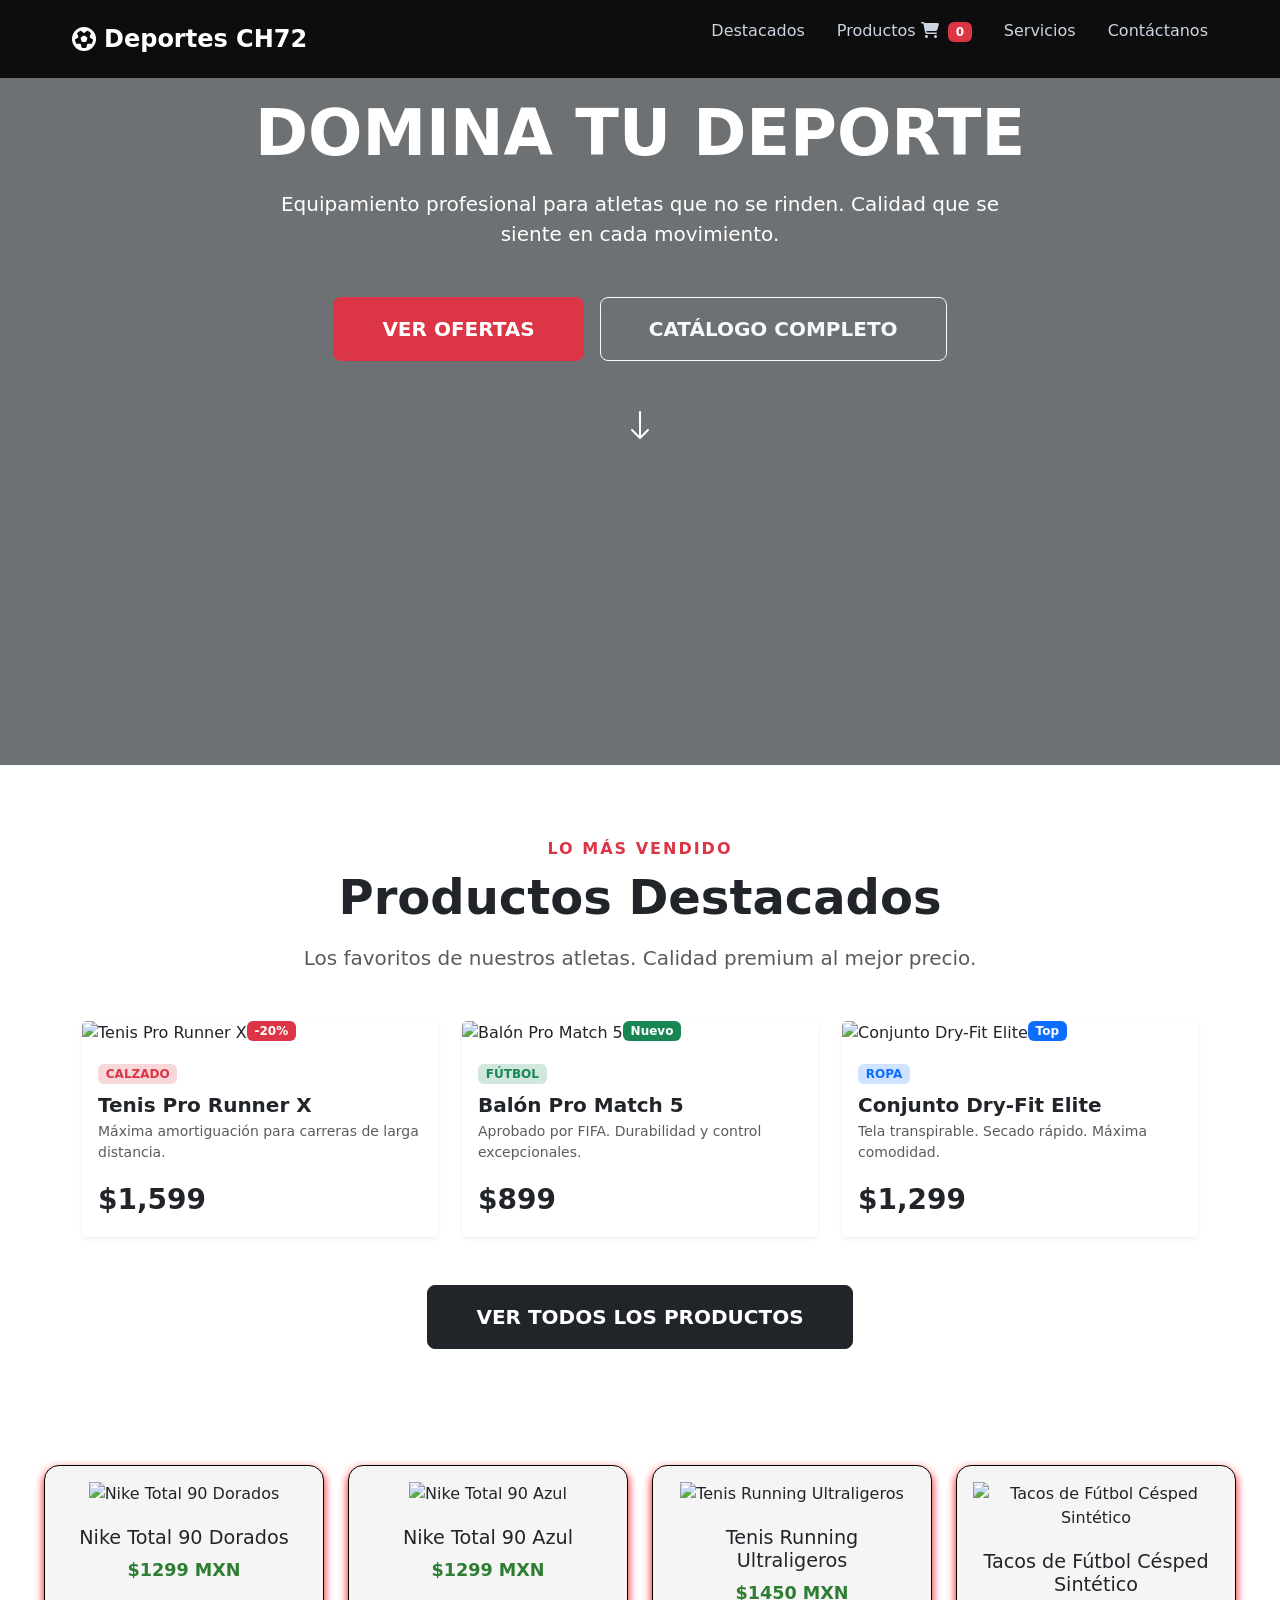
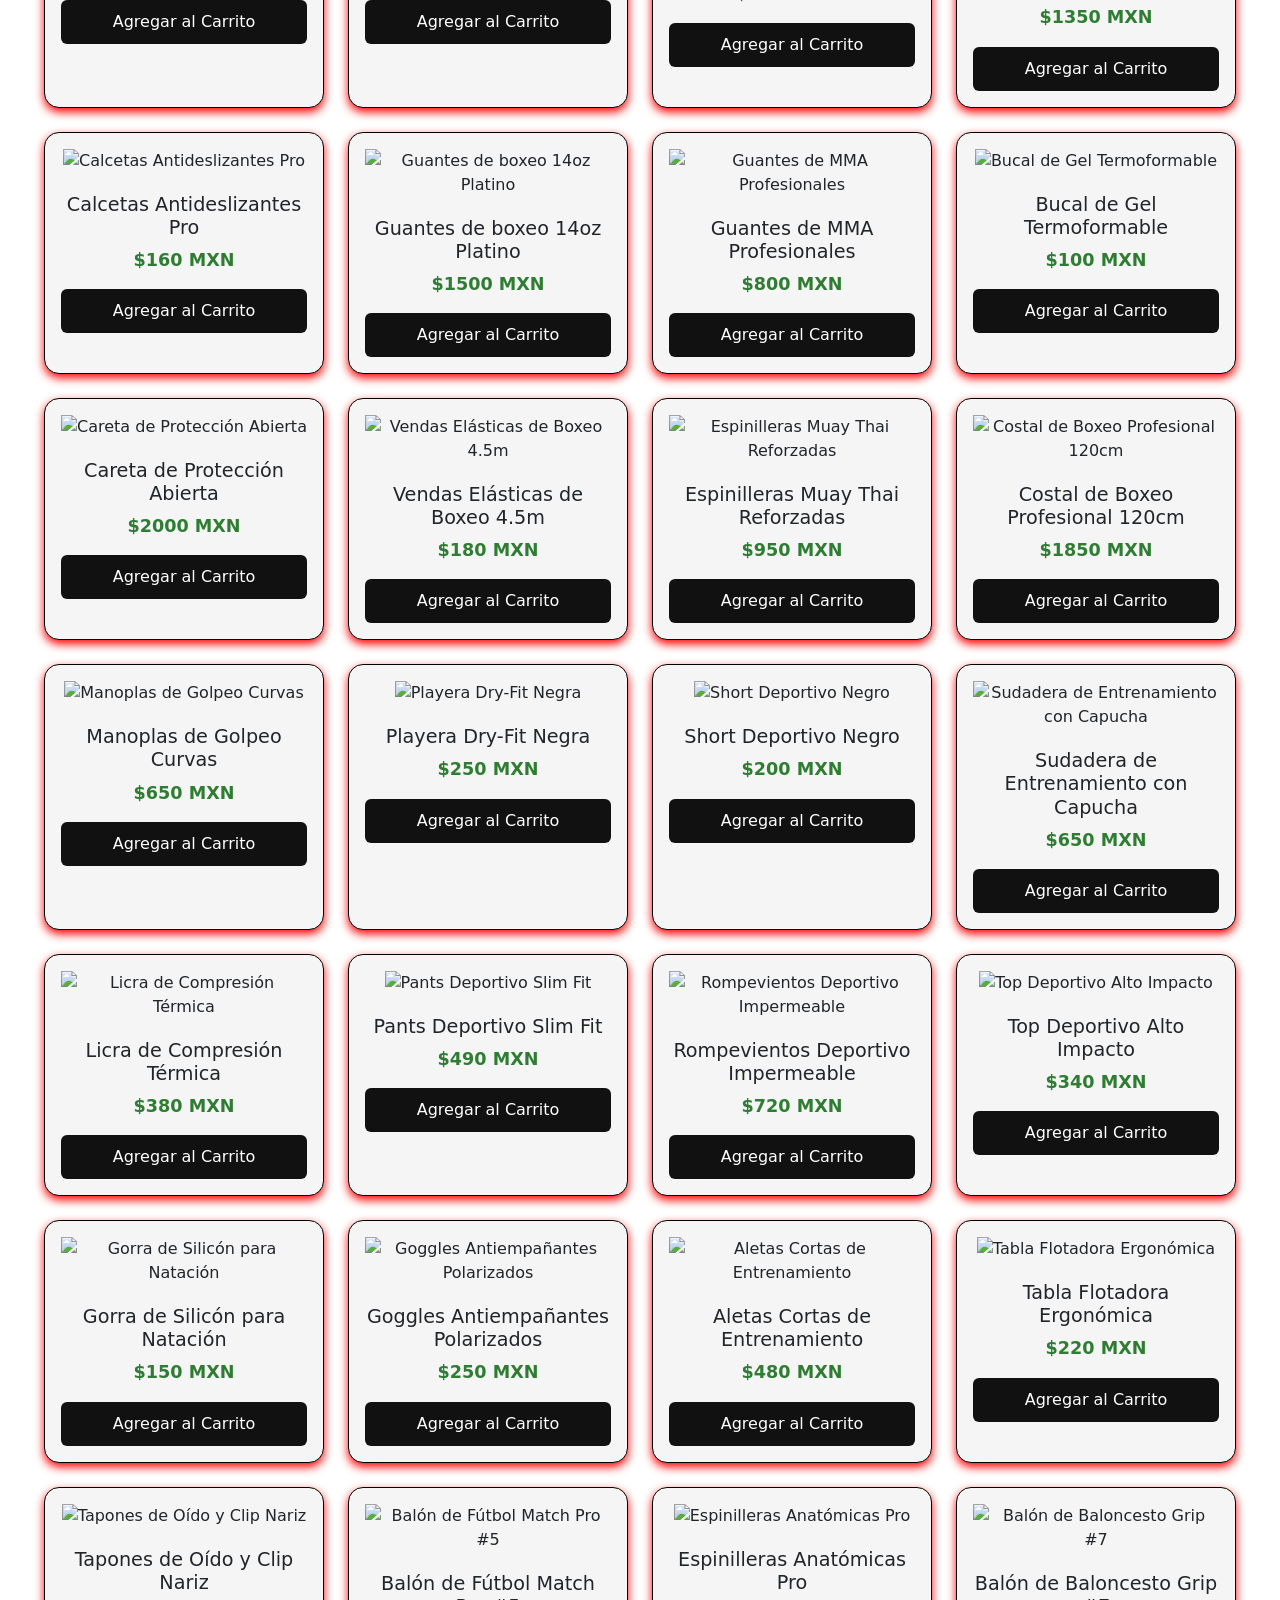
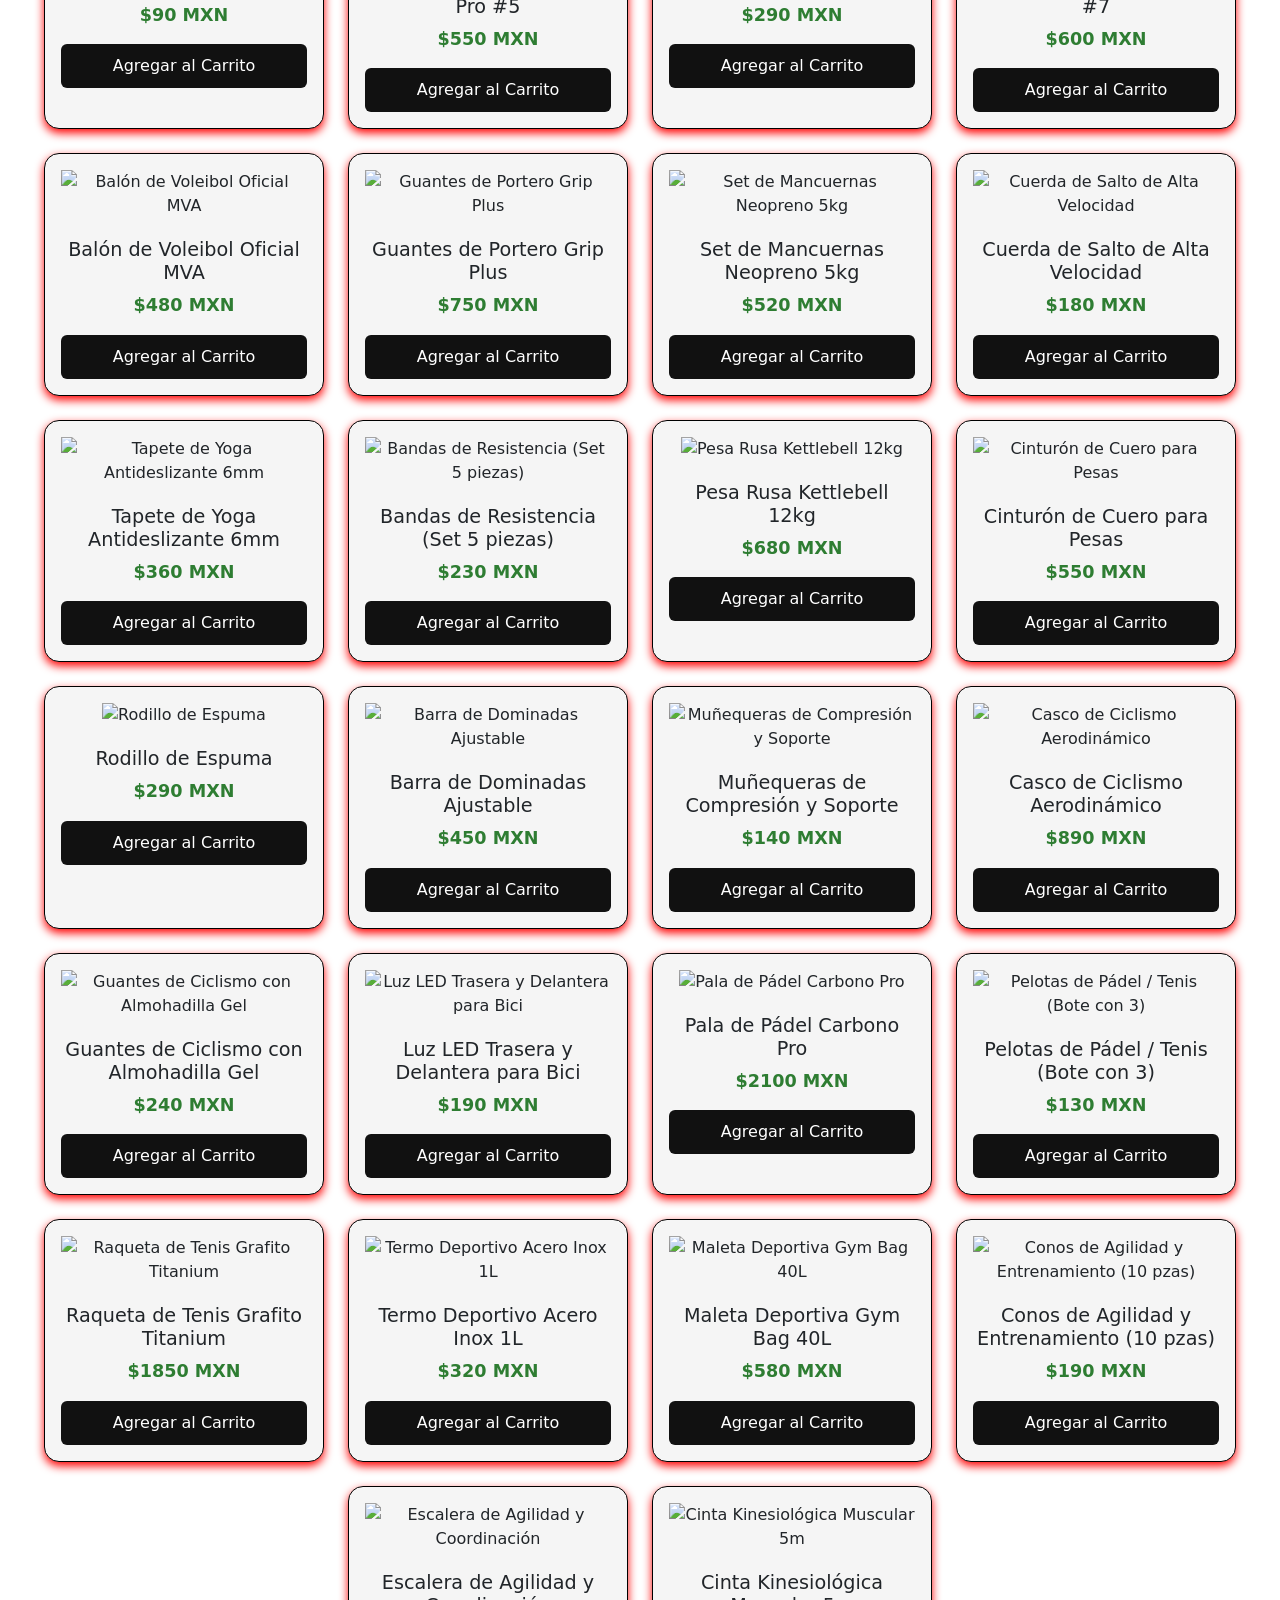
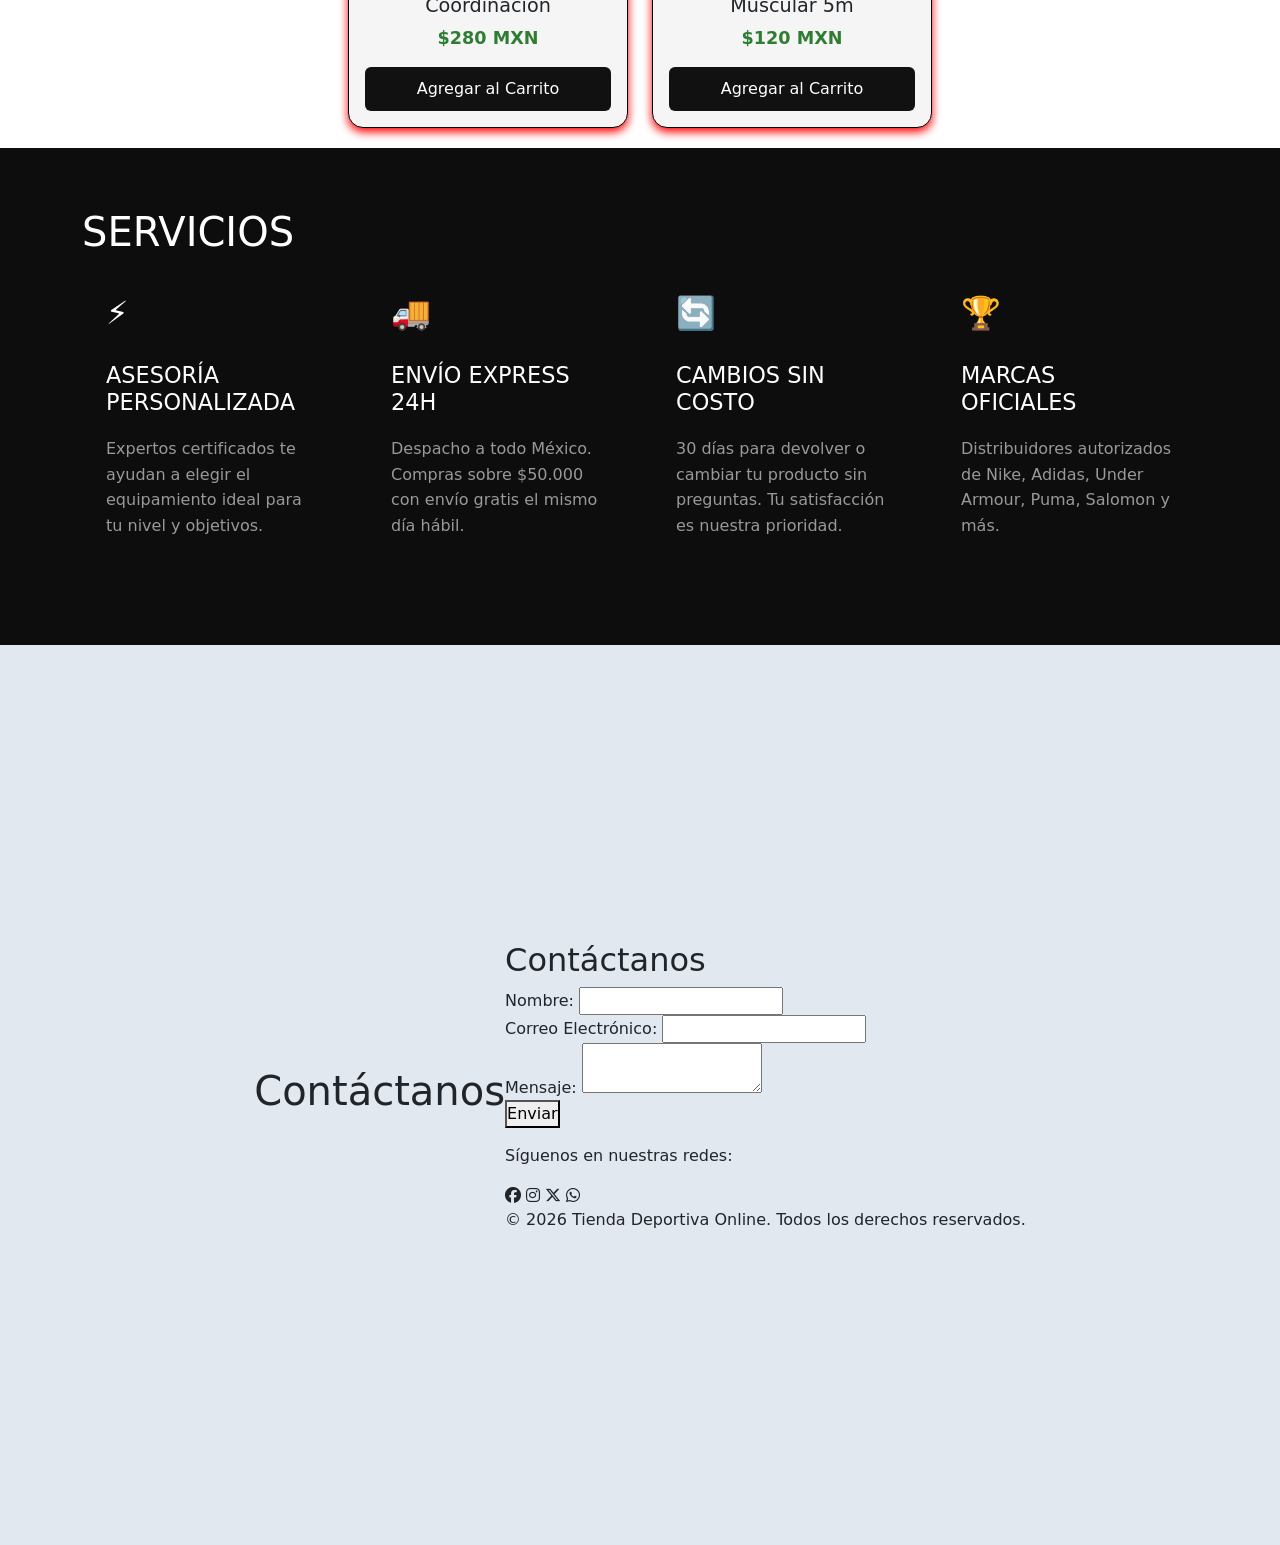
==== index.html @ 55822b04 "Merge branch 'develop' of github.com:Ernesto20012009/HACKATHON into develop" ====
<!DOCTYPE html>
<html lang="es">

<head>
    <meta charset="UTF-8">
    <meta name="viewport" content="width=device-width, initial-scale=1.0">
    <title>Deportes</title>
    <!--Bootstrap-->
    <link href="https://cdn.jsdelivr.net/npm/bootstrap@5.3.8/dist/css/bootstrap.min.css" rel="stylesheet"
        integrity="sha384-sRIl4kxILFvY47J16cr9ZwB07vP4J8+LH7qKQnuqkuIAvNWLzeN8tE5YBujZqJLB" crossorigin="anonymous">
    <!--FontAwesome-->
    <link rel="stylesheet" href="https://cdnjs.cloudflare.com/ajax/libs/font-awesome/6.4.0/css/all.min.css">
    <!--CSS-->
    <link rel="stylesheet" href="./css/styles.css">
    <link rel="stylesheet" href="./css/productos.css">
    <link rel="stylesheet" href="./css/destacados.css">
</head>

<body>
    <!--Header-->
    <header class="header" id="header">
        <nav class="navbar">
            <a href="#" class="logo">
                <i class="fa-solid fa-futbol"></i> Deportes CH72
            </a>

            <ul class="nav-menu" id="nav-menu">
                <li class="nav-item">
                    <a href="#destacados" class="nav-link">Destacados</a>
                </li>
                <li class="nav-item">
                    <a href="#productos" class="nav-link">Productos
                        <i class="fa-solid fa-cart-shopping"></i>
                        <span id="cart-count" class="badge bg-danger ms-1">0</span>
                    </a>
                </li>
                <li class="nav-item">
                    <a href="#servicios" class="nav-link">Servicios</a>
                </li>
                <li class="nav-item">
                    <a href="#contactanos" class="nav-link">Contáctanos</a>
                </li>
            </ul>

            <button class="nav-toggle" id="nav-toggle" aria-label="Abrir menú">
                <i class="fa-solid fa-bars" id="toggle-icon"></i>
            </button>
        </nav>
    </header>

    <!--main-->
    <main>
        <!-- Destacados -->
            <section id="destacados-section">
    
    <!-- HERO PRINCIPAL -->
    <div class="hero-container position-relative overflow-hidden">
      <!-- Imagen de fondo -->
      <div class="hero-bg position-absolute top-0 start-0 w-100 h-100"
           style="background-image: url('https://images.unsplash.com/photo-1534438327276-14e5300c3a48?w=1920&q=80'); background-size: cover; background-position: center;">
      </div>
      <!-- Overlay oscuro -->
      <div class="position-absolute top-0 start-0 w-100 h-100 bg-dark" style="opacity: 0.65;"></div>
      
      <!-- Contenido del Hero -->
      <div class="container position-relative z-2 text-white text-center py-5 min-vh-85 d-flex flex-column align-items-center justify-content-center hero-content">
        <span class="badge bg-danger px-4 py-2 mb-4 fs-7 text-uppercase letter-spacing-2">Nueva Temporada 2026</span>
        <h1 class="display-3 fw-bolder text-uppercase mb-4 lh-1">Domina Tu Deporte</h1>
        <p class="lead fs-5 mb-5 col-lg-8 col-md-10">
          Equipamiento profesional para atletas que no se rinden. Calidad que se siente en cada movimiento.
        </p>
        <div class="d-flex flex-column flex-sm-row gap-3">
          <button class="btn btn-danger btn-lg px-5 py-3 fw-bold text-uppercase">Ver Ofertas</button>
          <button class="btn btn-outline-light btn-lg px-5 py-3 fw-bold text-uppercase">Catálogo Completo</button>
        </div>
      </div>
      
      <!-- Flecha de scroll -->
      <div class="position-absolute bottom-4 start-50 translate-middle-x text-white z-2">
        <svg xmlns="http://www.w3.org/2000/svg" width="32" height="32" fill="currentColor" viewBox="0 0 16 16" class="animate-bounce">
          <path fill-rule="evenodd" d="M8 1a.5.5 0 0 1 .5.5v11.793l3.146-3.147a.5.5 0 0 1 .708.708l-4 4a.5.5 0 0 1-.708 0l-4-4a.5.5 0 0 1 .708-.708L7.5 13.293V1.5A.5.5 0 0 1 8 1z"/>
        </svg>
      </div>
    </div>

    <!-- PRODUCTOS DESTACADOS -->
    <div class="py-5 bg-white">
      <div class="container py-4">
        
        <!-- Título de sección -->
        <div class="text-center mb-5">
          <span class="text-danger fw-semibold text-uppercase letter-spacing-2">Lo Más Vendido</span>
          <h2 class="display-5 fw-bolder text-dark mt-2 mb-3">Productos Destacados</h2>
          <p class="text-muted fs-5 col-lg-8 mx-auto">Los favoritos de nuestros atletas. Calidad premium al mejor precio.</p>
        </div>

        <!-- Tarjetas en grilla Bootstrap -->
        <div class="row g-4 mb-5">
          
          <!-- Producto 1 Tenis Pro Runner X -->
          <div class="col-12 col-sm-6 col-md-4">
            <div class="card h-100 border-0 shadow-sm product-card transition-hover">
              <div class="position-relative overflow-hidden">
                <img src="https://static.nike.com/a/images/f_auto/dpr_2.0,cs_srgb/w_1440,c_limit/2ff661fa-bccd-4c78-a65b-4ced00edf929/sitio-web-oficial-de-nike.jpg" 
                     class="card-img-top object-fit-cover w-100 product-img" style="height: 260px;" alt="Tenis Pro Runner X">
                <span class="badge bg-danger position-absolute top-3 start-3">-20%</span>
              </div>
              <div class="card-body">
                <span class="badge bg-danger-subtle text-danger small text-uppercase">Calzado</span>
                <h5 class="card-title fw-bold text-dark mt-2 mb-1">Tenis Pro Runner X</h5>
                <p class="card-text text-muted small mb-3">Máxima amortiguación para carreras de larga distancia.</p>
                <div>
                  <span class="fs-3 fw-bolder text-dark">$1,599</span>
                </div>
              </div>
            </div>
          </div>

          <!-- Producto 2 Balón Pro Match 5 -->
          <div class="col-12 col-sm-6 col-md-4">
            <div class="card h-100 border-0 shadow-sm product-card transition-hover">
              <div class="position-relative overflow-hidden">
                <img src="https://static.nike.com/a/images/t_web_pdp_535_v2/f_auto,u_9ddf04c7-2a9a-4d76-add1-d15af8f0263d,c_scale,fl_relative,w_1.0,h_1.0,fl_layer_apply/6f4b7e4b-ee50-4700-a886-479919f231c6/NK+ACADEMY+-+FA26.png" 
                     class="card-img-top object-fit-cover w-100 product-img" style="height: 260px;" alt="Balón Pro Match 5">
                <span class="badge bg-success position-absolute top-3 start-3">Nuevo</span>
              </div>
              <div class="card-body">
                <span class="badge bg-success-subtle text-success small text-uppercase">Fútbol</span>
                <h5 class="card-title fw-bold text-dark mt-2 mb-1">Balón Pro Match 5</h5>
                <p class="card-text text-muted small mb-3">Aprobado por FIFA. Durabilidad y control excepcionales.</p>
                <div>
                  <span class="fs-3 fw-bolder text-dark">$899</span>
                </div>
              </div>
            </div>
          </div>

          <!-- Producto 3 Conjunto Dry-Fit Elite -->
          <div class="col-12 col-sm-6 col-md-4">
            <div class="card h-100 border-0 shadow-sm product-card transition-hover">
              <div class="position-relative overflow-hidden">
                <img src="https://www.innovasport.com/medias/1200Wx1200H-NEW-media-gallery-000000000000396906-01-20260112115130.jpg?context=[base64]" 
                     class="card-img-top object-fit-cover w-100 product-img" style="height: 260px;" alt="Conjunto Dry-Fit Elite">
                <span class="badge bg-primary position-absolute top-3 start-3">Top</span>
              </div>
              <div class="card-body">
                <span class="badge bg-primary-subtle text-primary small text-uppercase">Ropa</span>
                <h5 class="card-title fw-bold text-dark mt-2 mb-1">Conjunto Dry-Fit Elite</h5>
                <p class="card-text text-muted small mb-3">Tela transpirable. Secado rápido. Máxima comodidad.</p>
                <div>
                  <span class="fs-3 fw-bolder text-dark">$1,299</span>
                </div>
              </div>
            </div>
          </div>

        </div>

        <!-- Botón ver todos -->
        <div class="text-center">
          <button class="btn btn-dark btn-lg px-5 py-3 fw-bold text-uppercase">Ver Todos los Productos</button>
        </div>
      </div>
    </div>

  </section>
        <!-- Fin de Destacados -->
        <!--Productos-->
        <section id="productos">
            <h2 class="titulo-seccion text-center my-4"></h2>
        <div id="container-products" class="products-grid"></div>
        </section>
        <!--Fin Productos-->


        <!--Servicios-->

        <section id="servicios">
            <div class="container">

                <h1 id="h1-serv">SERVICIOS</h1>

                <div class="row row-cols-1 row-cols-md-2 row-cols-lg-4 g-4">

                    <div class="col">
                        <div class="servicio h-100">
                            <h2>⚡</h2>
                            <h3>ASESORÍA PERSONALIZADA</h3>
                            <p>
                                Expertos certificados te ayudan a elegir el equipamiento ideal
                                para tu nivel y objetivos.
                            </p>
                        </div>
                    </div>

                    <div class="col">
                        <div class="servicio h-100">
                            <h2>🚚</h2>
                            <h3>ENVÍO EXPRESS 24H</h3>
                            <p>
                                Despacho a todo México. Compras sobre $50.000 con envío gratis
                                el mismo día hábil.
                            </p>
                        </div>
                    </div>

                    <div class="col">
                        <div class="servicio h-100">
                            <h2>🔄</h2>
                            <h3>CAMBIOS SIN COSTO</h3>
                            <p>
                                30 días para devolver o cambiar tu producto sin preguntas.
                                Tu satisfacción es nuestra prioridad.
                            </p>
                        </div>
                    </div>

                    <div class="col">
                        <div class="servicio h-100">
                            <h2>🏆</h2>
                            <h3>MARCAS OFICIALES</h3>
                            <p>
                                Distribuidores autorizados de Nike, Adidas, Under Armour,
                                Puma, Salomon y más.
                            </p>
                        </div>
                    </div>

                </div>
            </div>
        </section>
        <section id="contactanos" class="section">
            <h1>Contáctanos</h1>
            <footer id="contacto-section">
  <!-- Formulario de Contacto -->
  <div class="contacto-container">
    <h2>Contáctanos</h2>
    <form id="formulario-contacto">
      <div>
        <label for="nombre">Nombre:</label>
        <input type="text" id="nombre" name="nombre">
      </div>
      <div>
        <label for="correo">Correo Electrónico:</label>
        <input type="email" id="correo" name="correo">
      </div>
      <div>
        <label for="mensaje">Mensaje:</label>
        <textarea id="mensaje" name="mensaje"></textarea>
      </div>
      <button type="submit">Enviar</button>
      <p id="mensaje-error" style="color: red;"></p>
    </form>
   <div class="redes-sociales"> 
    <p>Síguenos en nuestras redes:</p> 
    <i class="fa-brands fa-facebook red-facebook"></i> 
    <i class="fa-brands fa-instagram red-instagram"></i>
    <i class="fa-brands fa-x-twitter red-twitter"></i>
    <i class="fa-brands fa-whatsapp red-whatsapp"></i>
  </div>



  <!-- Pie de página (Footer) -->
  <div class="footer-creditos">
    <p>&copy; 2026 Tienda Deportiva Online. Todos los derechos reservados.</p>
  </div>
</footer>
        </section>
    </main>

    <!--Bootstrap-->
    <script src="https://cdn.jsdelivr.net/npm/bootstrap@5.3.8/dist/js/bootstrap.bundle.min.js"
        integrity="sha384-FKyoEForCGlyvwx9Hj09JcYn3nv7wiPVlz7YYwJrWVcXK/BmnVDxM+D2scQbITxI"
        crossorigin="anonymous"></script>

    <!--JS-->
    <script src="./JS/productos.js"></script>
    <script src="./JS/main.js"></script>
    <script src="./JS/destacados.js"></script>
</body>

</html>
---- css/styles.css ----
#servicios {
    background-color: #0d0d0d;
    color: white;
    padding: 60px 0;
}

.servicio {
    padding: 30px 24px;
}

.servicio h2 {
    margin-bottom: 30px;
}

.servicio h3 {
    font-size: 1.4rem;
    margin-bottom: 20px;
}

.servicio p {
    color: #999;
    line-height: 1.6;
}

.servicio:hover{
    background-color: rgba(17, 17, 17);
}

.servicio:hover h3{
    color: rgba(205, 233, 59);
}

* {
  margin: 0;
  padding: 0;
  box-sizing: border-box;
}

.header {
  position: fixed;
  top: 0;
  left: 0;
  width: 100%;
  background-color: #0d0d0d;
  z-index: 1000;
}

.navbar {
  display: flex;
  justify-content: space-between;
  align-items: center;
  max-width: 1200px;
  margin: 0 auto;
  padding: 1.2rem 2rem;
  transition: padding 0.3s ease;
}

.logo {
  color: #ffffff;
  font-size: 1.5rem;
  font-weight: bold;
  text-decoration: none;
  display: flex;
  align-items: center;
  gap: 0.5rem;
}

.nav-menu {
  display: flex;
  list-style: none;
  gap: 2rem;
}

.nav-link {
  color: #cbd5e1;
  text-decoration: none;
  font-weight: 500;
  transition: color 0.3s ease;
}

.nav-link:hover {
  color: rgba(205, 233, 59);
}


.nav-toggle {
  display: none;
  background: none;
  border: none;
  color: #ffffff;
  font-size: 1.8rem;
  cursor: pointer;
}

@media screen and (max-width: 768px) {
  .nav-toggle {
    display: block;
  }


  .nav-menu {
    position: absolute;
    top: 100%;
    left: 0;
    width: 100%;
    background-color: #0d0d0d;
    flex-direction: column;
    align-items: center;
    padding: 1.5rem 0;
    gap: 1.5rem;
    

    max-height: 0;
    overflow: hidden;
    opacity: 0;
    transition: max-height 0.4s ease, opacity 0.3s ease;
  }
  .nav-menu.active {
    max-height: 300px;
    opacity: 1;
  }
}

.section {
  height: 100vh;
  display: flex;
  justify-content: center;
  align-items: center;
  background-color: #f1f5f9;
}
.section:nth-child(even) {
  background-color: #e2e8f0;
}
---- css/productos.css ----
/*Cuadricula para mostrar productos en columnas*/
.products-grid {/* clase products-grid*/
    display: flex; /*activar flexbox*/
    flex-wrap: wrap;/*hace que las tarjetas bajen a la siguiente fila si ya no caben en pantalla*/
    justify-content: center; /*centra las tarjetas horzontalmente dentro del contenedor*/
    gap: 24px;/*Espacios entre cada tarjeta*/
    padding: 20px;/*Margen interno para que las tarjetas no toquen los bordes*/
}

/*Clase card-product*/ /*Tarjeta individual de cada producto*/
.card-product{
    border: 1px solid black;/*agrega un borde a cada imagen*/
    border-radius: 15px;/*Redondea las esquinas de nuestros bordes de las tarjetas*/
    padding: 16px;/*Espacio entre el borde y contendio de la imagen*/
    width: 280px; /*Mismo ancho de 280 pixeles para que todas las tarjetas sean identicas */
    text-align: center;/*centra ek texto, imagenes y botones dentro de la tarjeta*/
    box-shadow:  0 4px 10px red;/*aplica una sombra suave difuminadad en el borde de la tarjeta*/
    background-color: whitesmoke; /*fondo blanco de la tarjeta*/
}
/*Estilo para las imagenes*/
.card-product img{ /*Establecer reglas para la imagen dentro de la tarjeta*/
    width: 100%; /*Ocupa el 100% del ancho interno disponible de la tarjeta*/
    height: 220px;/*limita la altura para que la imagen no se vea mas grande*/
    object-fit: contain;/*escala la foto de los 220 px conservando su proporcion sin recortar ni deformar la imagen*/
    margin-bottom: 12px;/*Margen de separacion de 12 px debajo de la foto, antes del texto*/
}
/*Titulos de tarjeta*/
.card-product h3{
    font-size: 1.2rem;/*tamanio de la letra del titulo*/
    margin: 8px 0; /*separa el titulo arriba y abajo, dejando 0px a los costados*/
}


.card-product .precio {/* Etiqueta del precio */
  font-weight: bold;/* Pone el texto en negrita para destacarlo a primera vista */
  color: #2e7d32;/* Aplica un color verde para identificarlo visualmente con dinero/precio */
  font-size: 1.1rem;/* Ajusta el tamaño de letra ligeramente más grande que el texto común */
}

/* Botón de compra */
.btn-agregar {
  background-color: #111;/* Fondo negro / gris muy oscuro */
  color: #fff;/* Texto en color blanco para lograr contraste */
  border: none;/* Quita el borde tosco predeterminado que traen los navegadores */
  padding: 10px 16px;/* Relleno interno: 10px arriba/abajo y 16px a la izquierda/derecha */
  border-radius: 6px;/* Redondea ligeramente las esquinas del botón */
  cursor: pointer;/* Transforma el cursor en una mano interactiva al pasar por encima */
  width: 100%;/* Hace que el botón abarque todo el ancho disponible de la tarjeta */
  transition: background-color 0.2s;/* Anima el cambio de color durante 0.2 segundos de manera fluida */
}

/* Estado del botón al pasar el cursor por encima (hover) */
.btn-agregar:hover {
  background-color: #203a81;/* Cambia a un gris un poco más claro como respuesta visual al usuario */
}
---- css/destacados.css ----
/* destacados */

/* Hero */
.hero-container {
  min-height: 85vh;
}

.hero-bg {
  background-repeat: no-repeat;
}

.hero-content {
  opacity: 0;
  transform: translateY(30px);
  transition: opacity 1s ease, transform 1s ease;
}

.hero-content.visible {
  opacity: 1;
  transform: translateY(0);
}

/* Espaciado y letras */
.letter-spacing-2 {
  letter-spacing: 2px;
}

.fs-7 {
  font-size: 0.8rem;
}

/* Tarjetas efecto */
.product-card {
  transition: transform 0.4s ease, box-shadow 0.4s ease;
}

.product-card:hover {
  transform: translateY(-10px);
  box-shadow: 0 1rem 2rem rgba(0, 0, 0, 0.12) !important;
}

.product-img {
  transition: transform 0.6s ease;
}

.product-card:hover .product-img {
  transform: scale(1.08);
}

/* Animación flecha */
@keyframes bounce {
  0%, 20%, 50%, 80%, 100% { transform: translateY(0); }
  40% { transform: translateY(-12px); }
  60% { transform: translateY(-5px); }
}

.animate-bounce {
  animation: bounce 2s infinite;
}
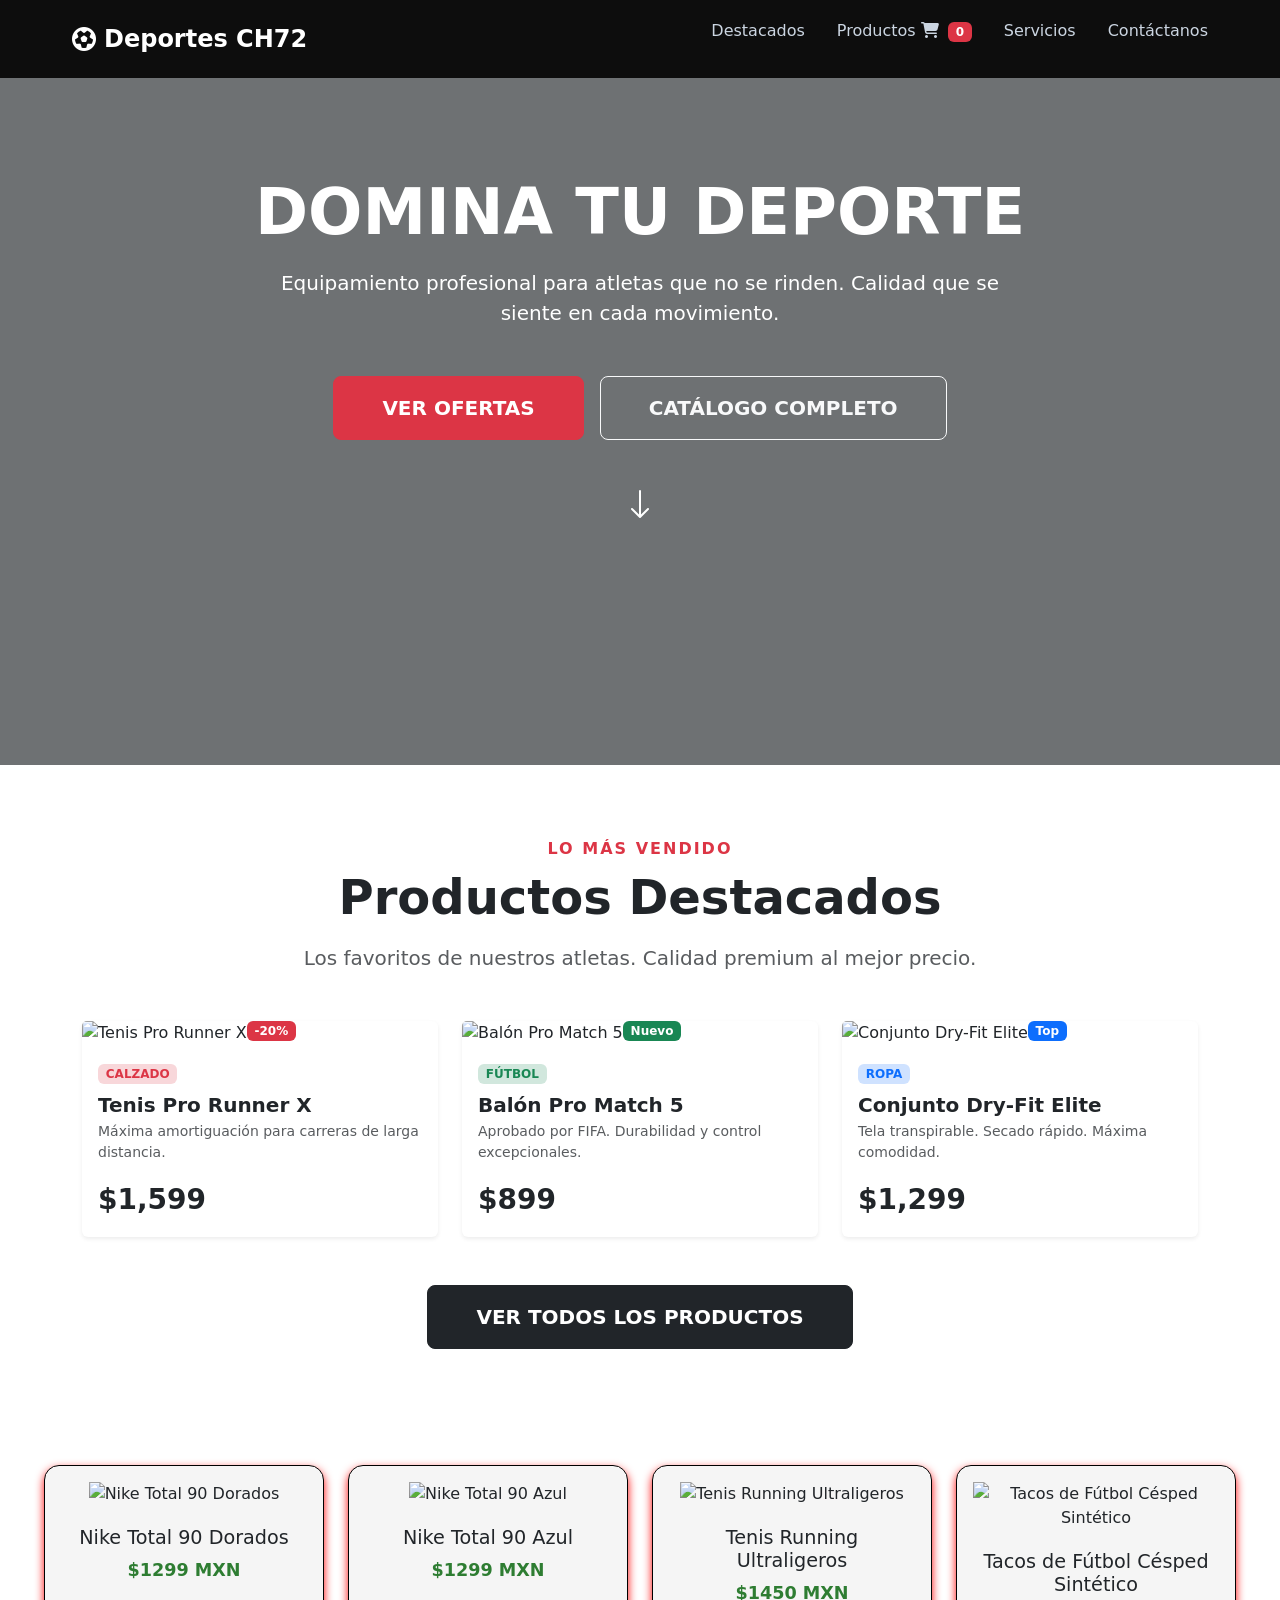
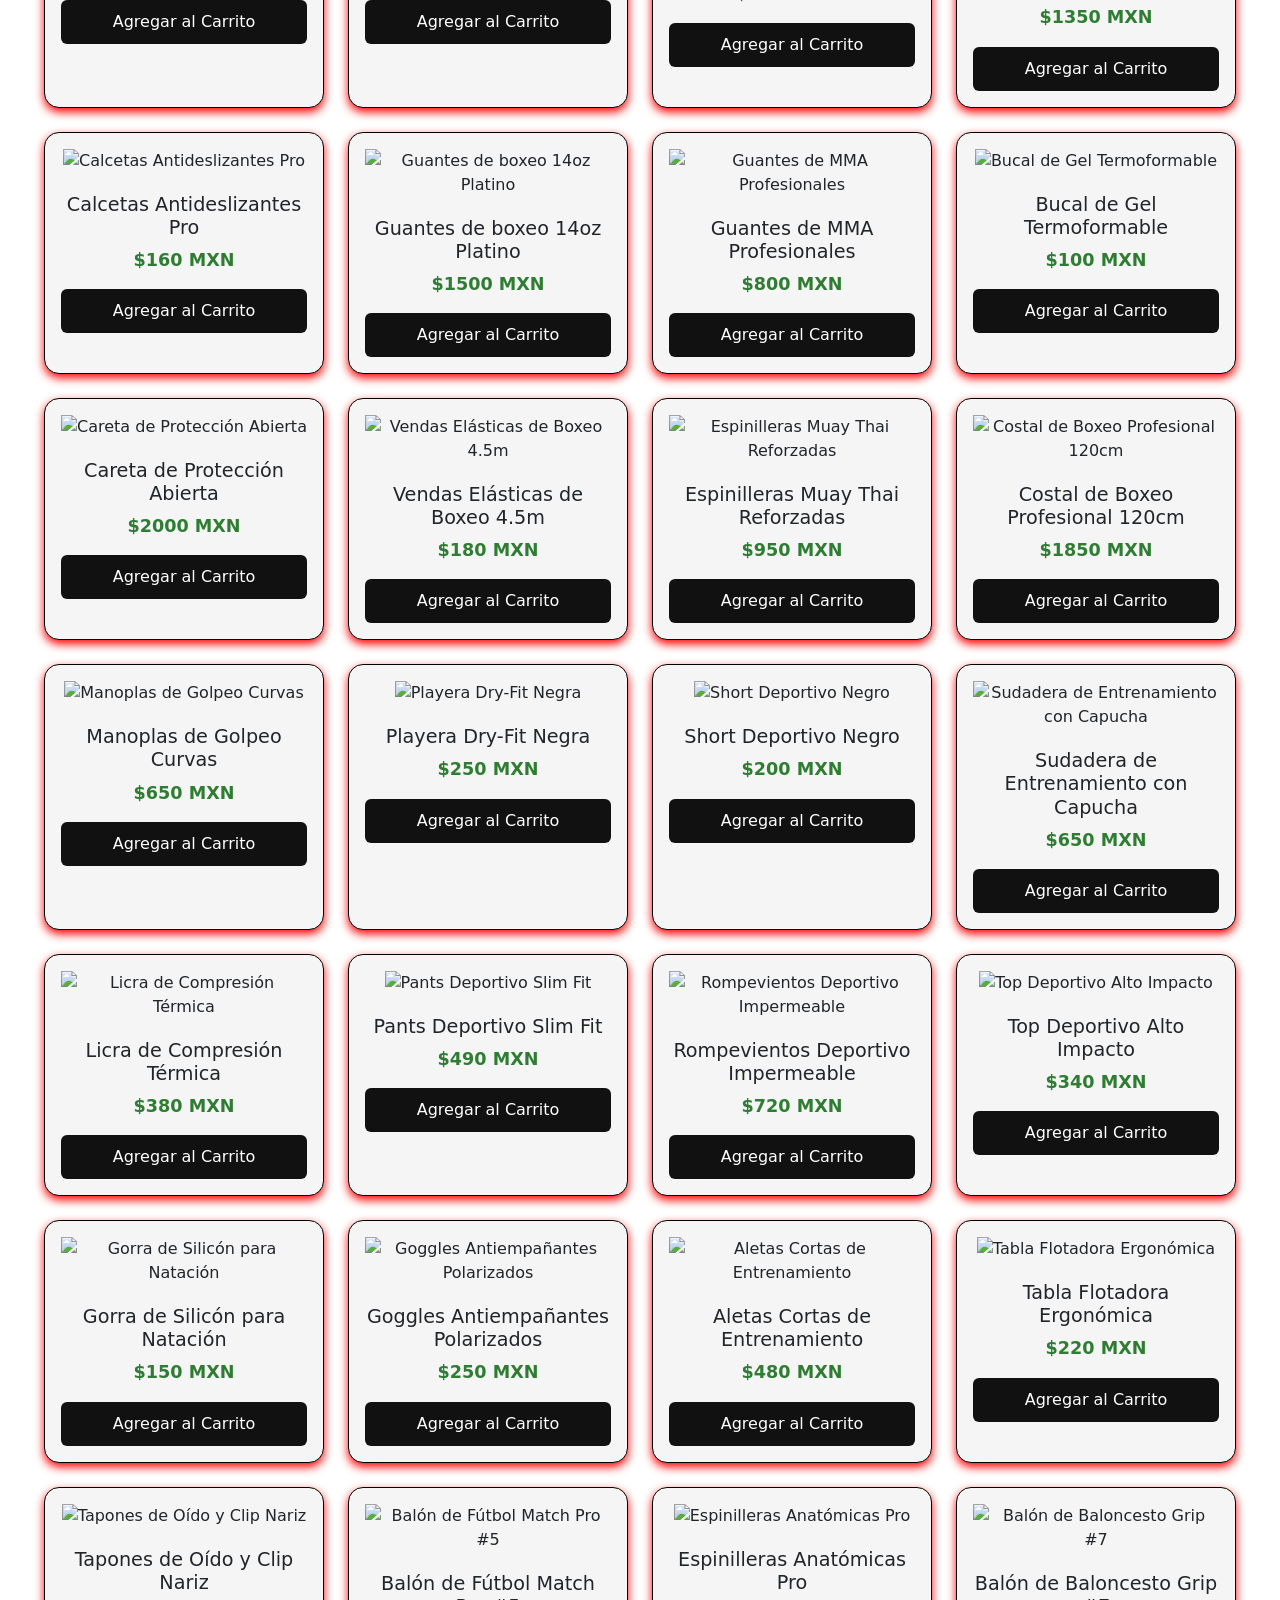
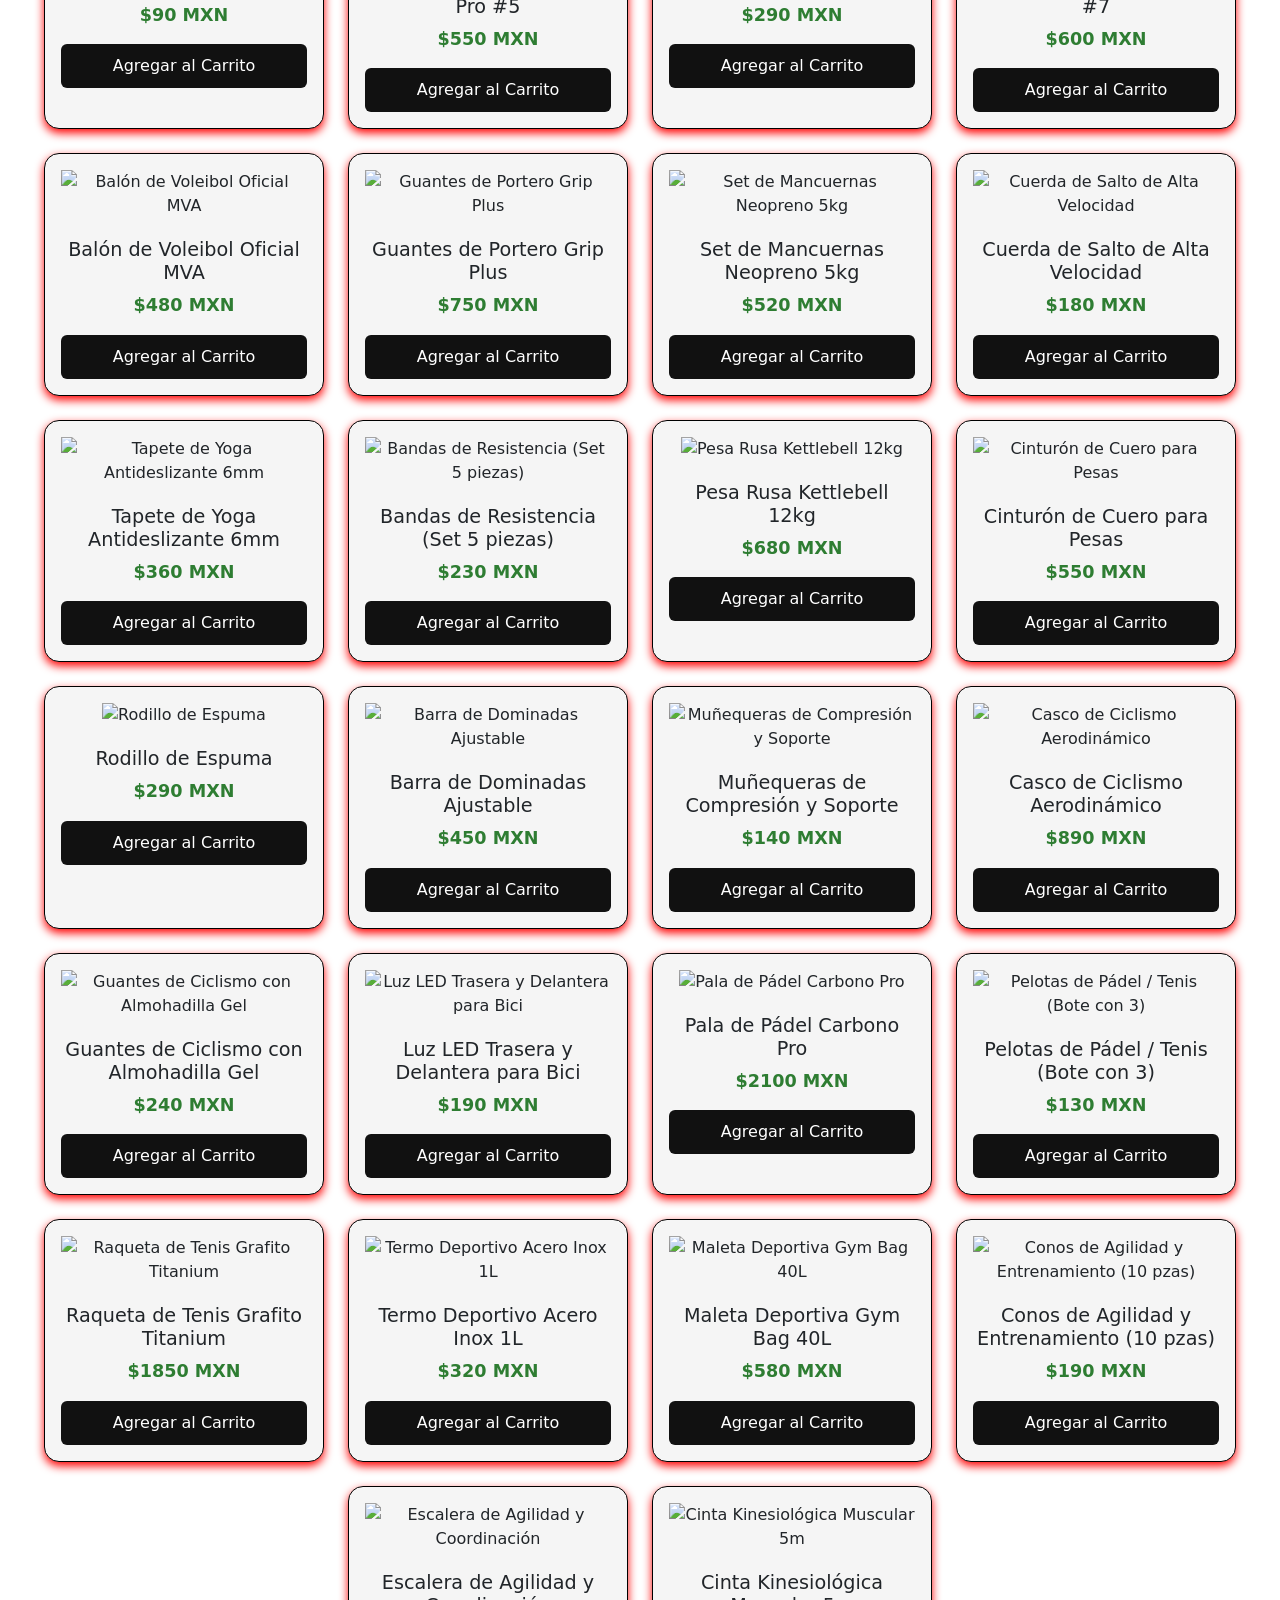
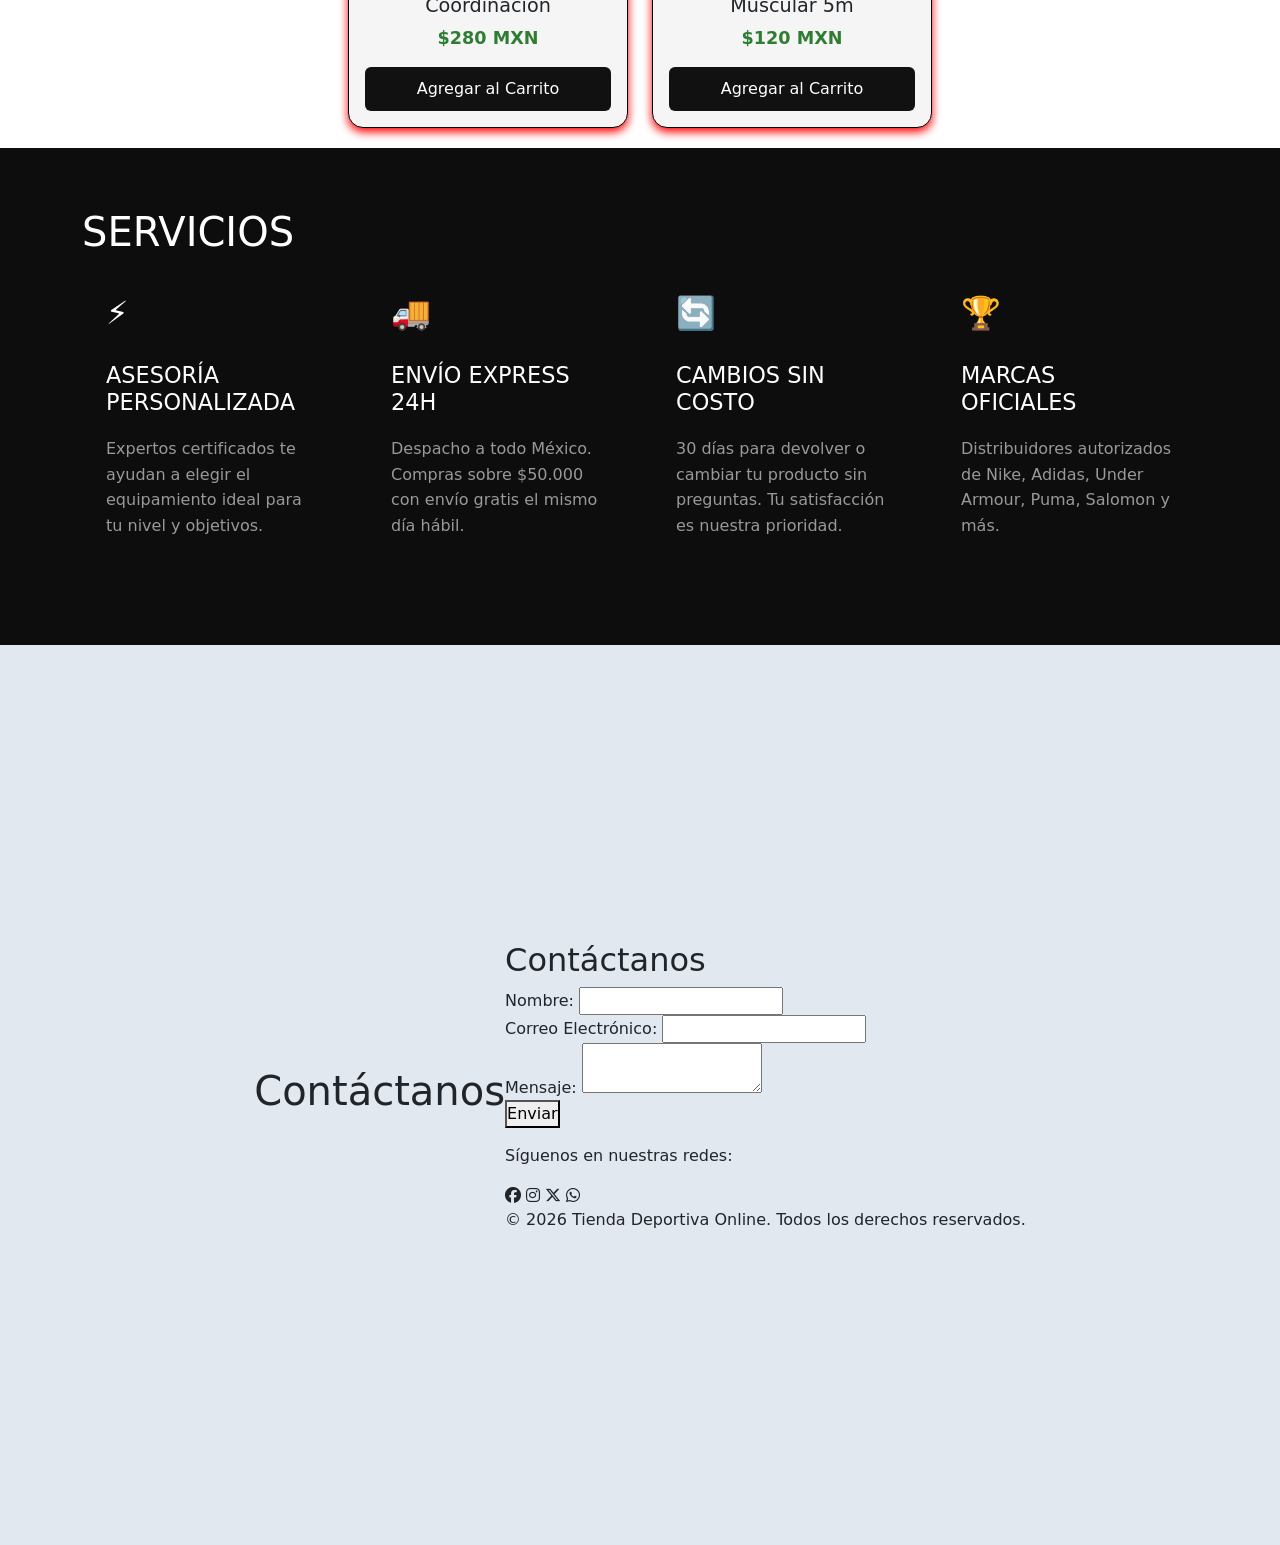
==== commit a1f9b7c1: "segunda versión de destacados" ====
--- a/index.html
+++ b/index.html
@@ -64,7 +64,6 @@
       
       <!-- Contenido del Hero -->
       <div class="container position-relative z-2 text-white text-center py-5 min-vh-85 d-flex flex-column align-items-center justify-content-center hero-content">
-        <span class="badge bg-danger px-4 py-2 mb-4 fs-7 text-uppercase letter-spacing-2">Nueva Temporada 2026</span>
         <h1 class="display-3 fw-bolder text-uppercase mb-4 lh-1">Domina Tu Deporte</h1>
         <p class="lead fs-5 mb-5 col-lg-8 col-md-10">
           Equipamiento profesional para atletas que no se rinden. Calidad que se siente en cada movimiento.
--- a/css/destacados.css
+++ b/css/destacados.css
@@ -1,6 +1,5 @@
-/* destacados */
+/* ====== SECCIÓN DESTACADOS - Mario ====== */
 
-/* Hero */
 .hero-container {
   min-height: 85vh;
 }
@@ -20,7 +19,6 @@
   transform: translateY(0);
 }
 
-/* Espaciado y letras */
 .letter-spacing-2 {
   letter-spacing: 2px;
 }
@@ -29,7 +27,6 @@
   font-size: 0.8rem;
 }
 
-/* Tarjetas efecto */
 .product-card {
   transition: transform 0.4s ease, box-shadow 0.4s ease;
 }
@@ -47,7 +44,6 @@
   transform: scale(1.08);
 }
 
-/* Animación flecha */
 @keyframes bounce {
   0%, 20%, 50%, 80%, 100% { transform: translateY(0); }
   40% { transform: translateY(-12px); }
@@ -56,4 +52,28 @@
 
 .animate-bounce {
   animation: bounce 2s infinite;
-}+}
+
+/* Asegurar que la sección tenga la altura correcta */
+#destacados-section {
+  min-height: 100vh;
+  padding-top: 0;
+  margin-top: 0;
+  display: block;
+}
+
+/* Evitar que el navbar tape el contenido */
+html {
+  scroll-padding-top: 80px;
+  scroll-behavior: smooth;
+}
+
+/* Empujar el contenido hacia abajo para que no quede tapado */
+.hero-content {
+  padding-top: 100px !important; /* Ajusta este valor según lo necesites */
+}
+
+/* Asegurar que el contenedor tenga espacio suficiente */
+.hero-container {
+  padding-top: 80px; /* Espacio para la barra de navegación */
+}
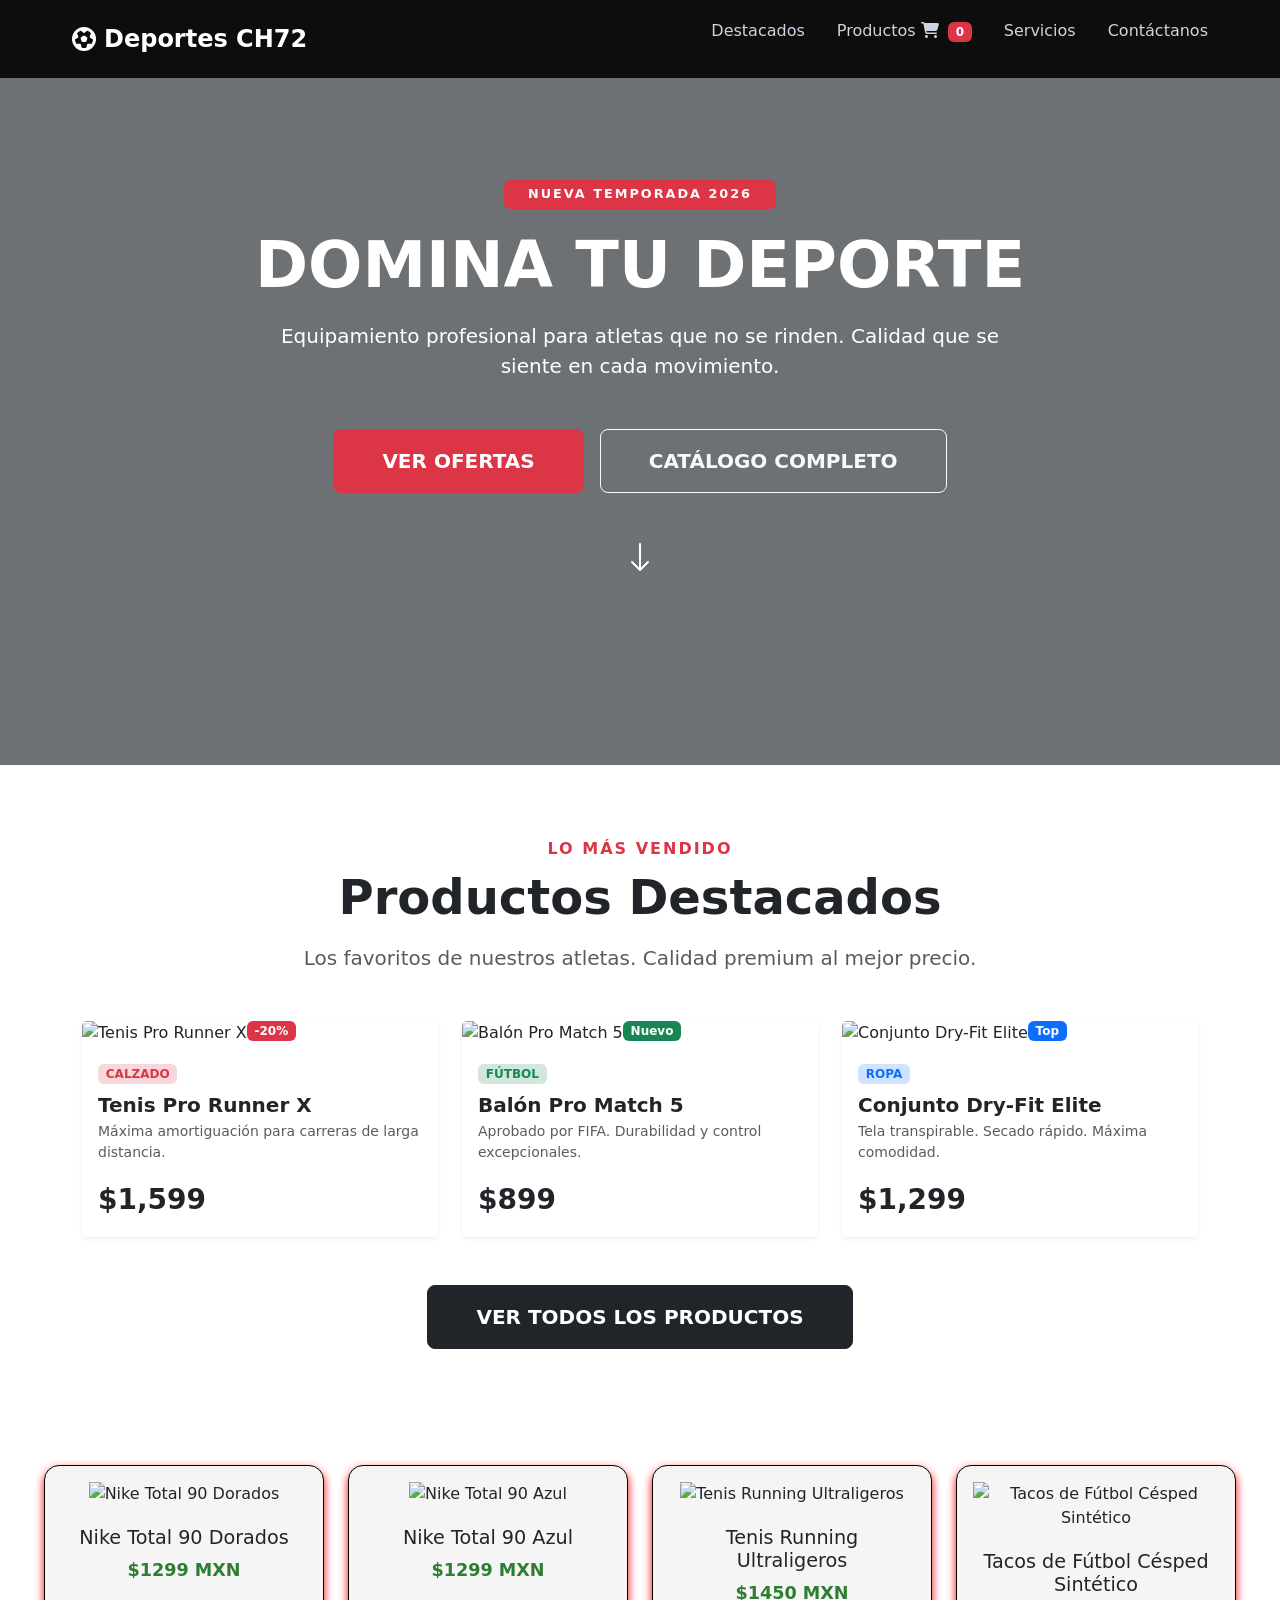
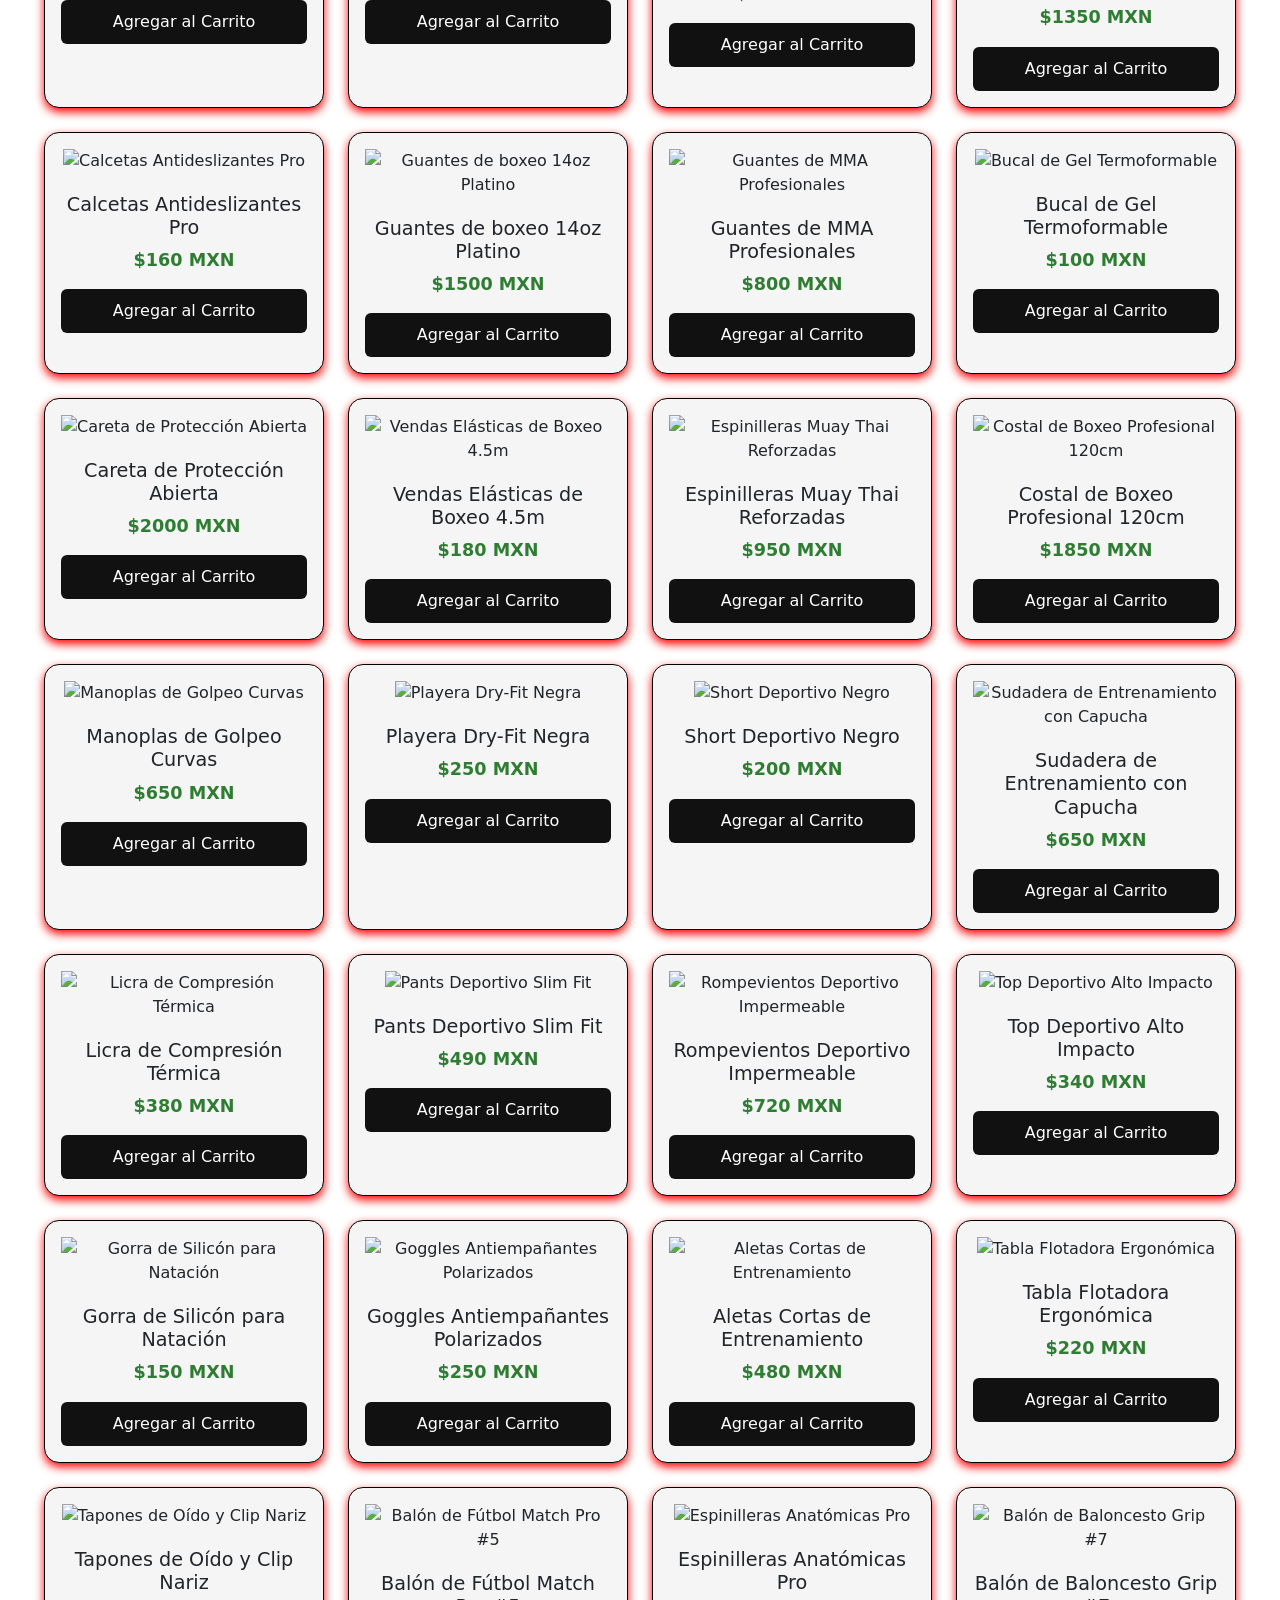
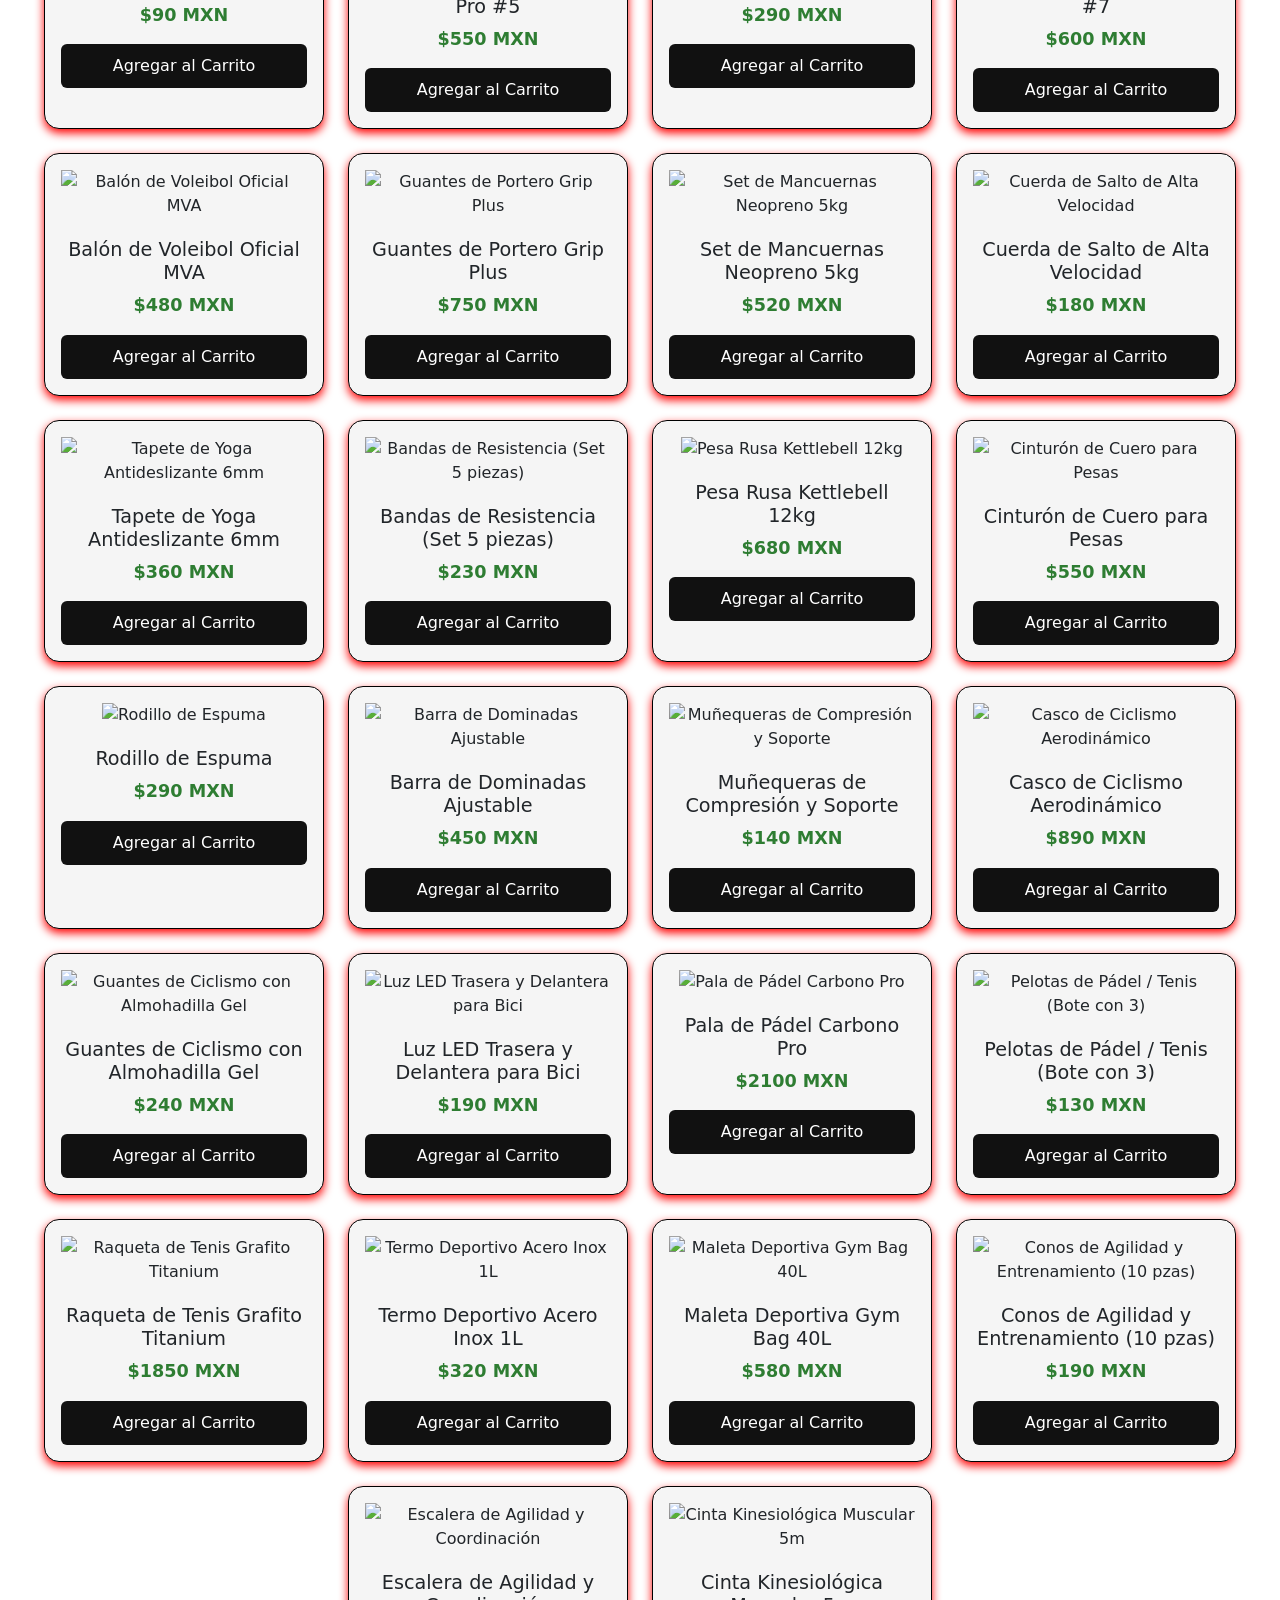
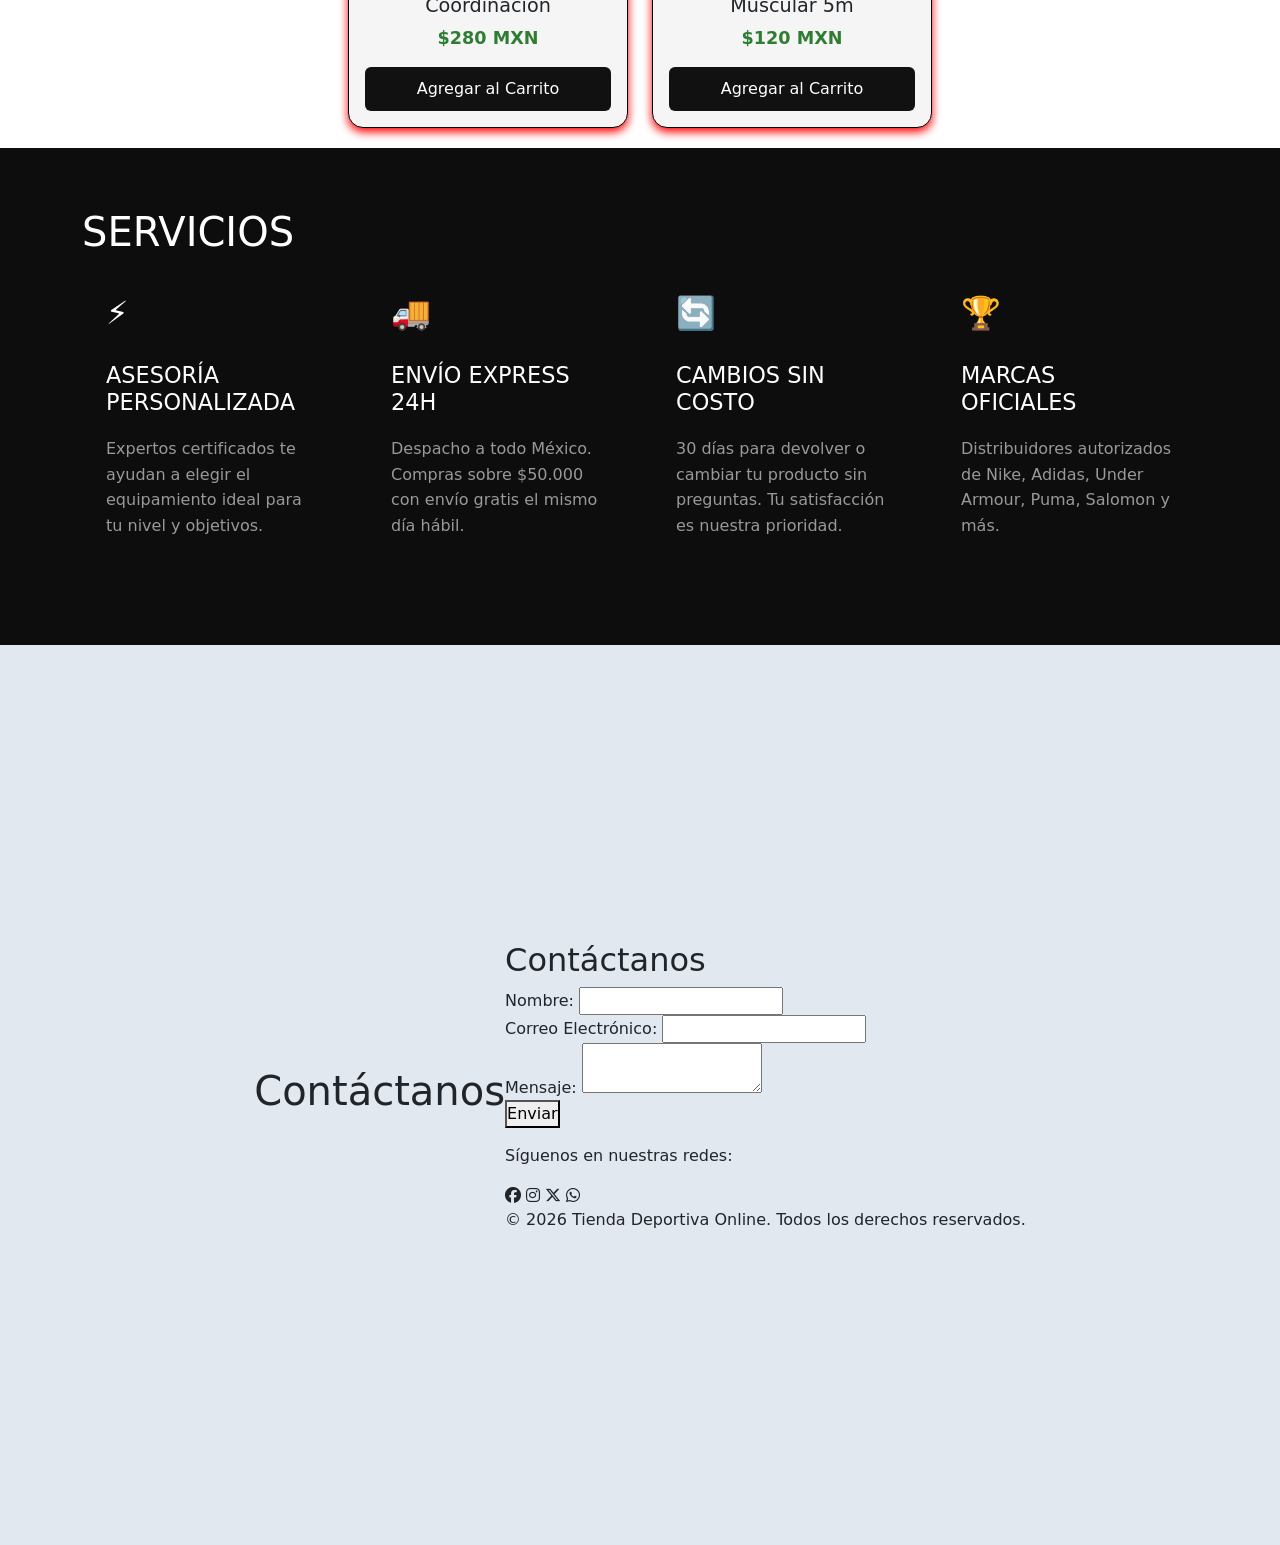
==== commit 8411ace1: "refactor: ordenar semantica de secciones y accesibilidad en index.html" ====
--- a/index.html
+++ b/index.html
@@ -51,7 +51,7 @@
     <!--main-->
     <main>
         <!-- Destacados -->
-            <section id="destacados-section">
+            <section id="destacados">
     
     <!-- HERO PRINCIPAL -->
     <div class="hero-container position-relative overflow-hidden">
@@ -64,6 +64,7 @@
       
       <!-- Contenido del Hero -->
       <div class="container position-relative z-2 text-white text-center py-5 min-vh-85 d-flex flex-column align-items-center justify-content-center hero-content">
+        <span class="badge bg-danger px-4 py-2 mb-4 fs-7 text-uppercase letter-spacing-2">Nueva Temporada 2026</span>
         <h1 class="display-3 fw-bolder text-uppercase mb-4 lh-1">Domina Tu Deporte</h1>
         <p class="lead fs-5 mb-5 col-lg-8 col-md-10">
           Equipamiento profesional para atletas que no se rinden. Calidad que se siente en cada movimiento.
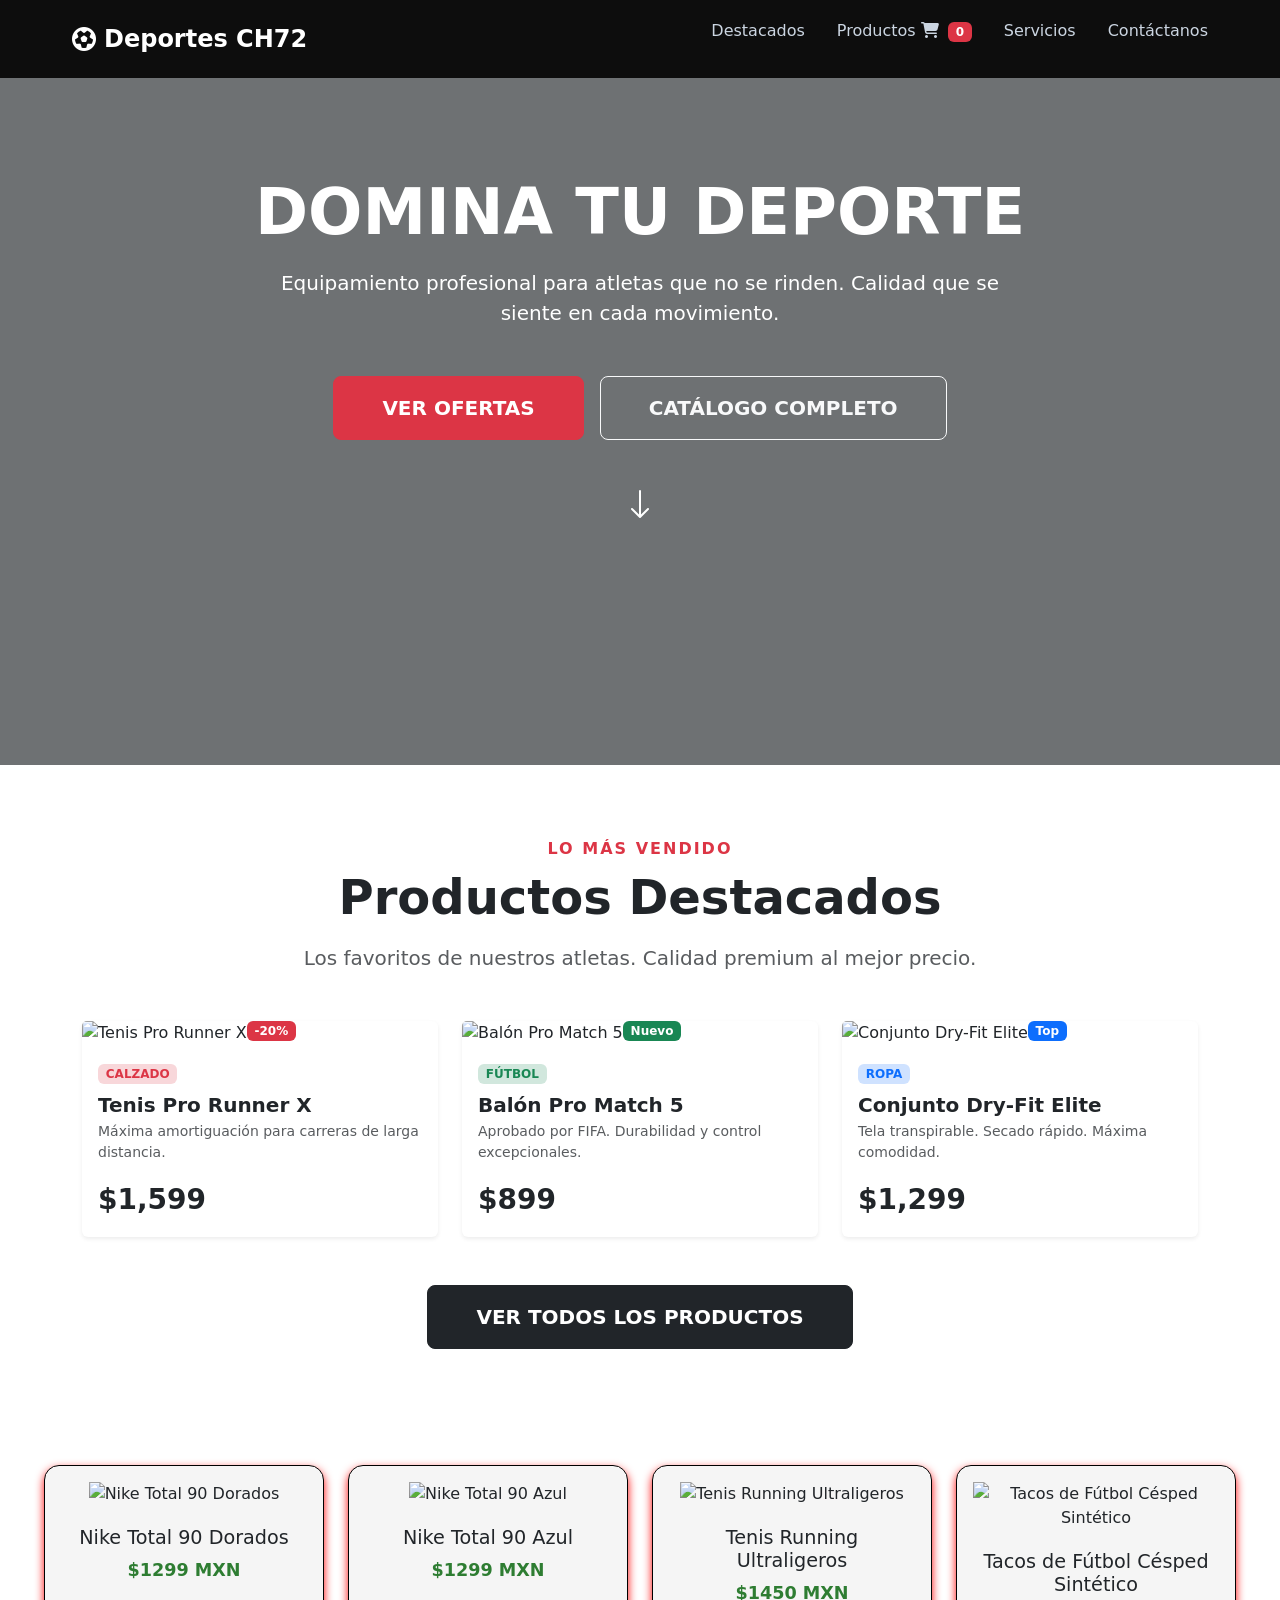
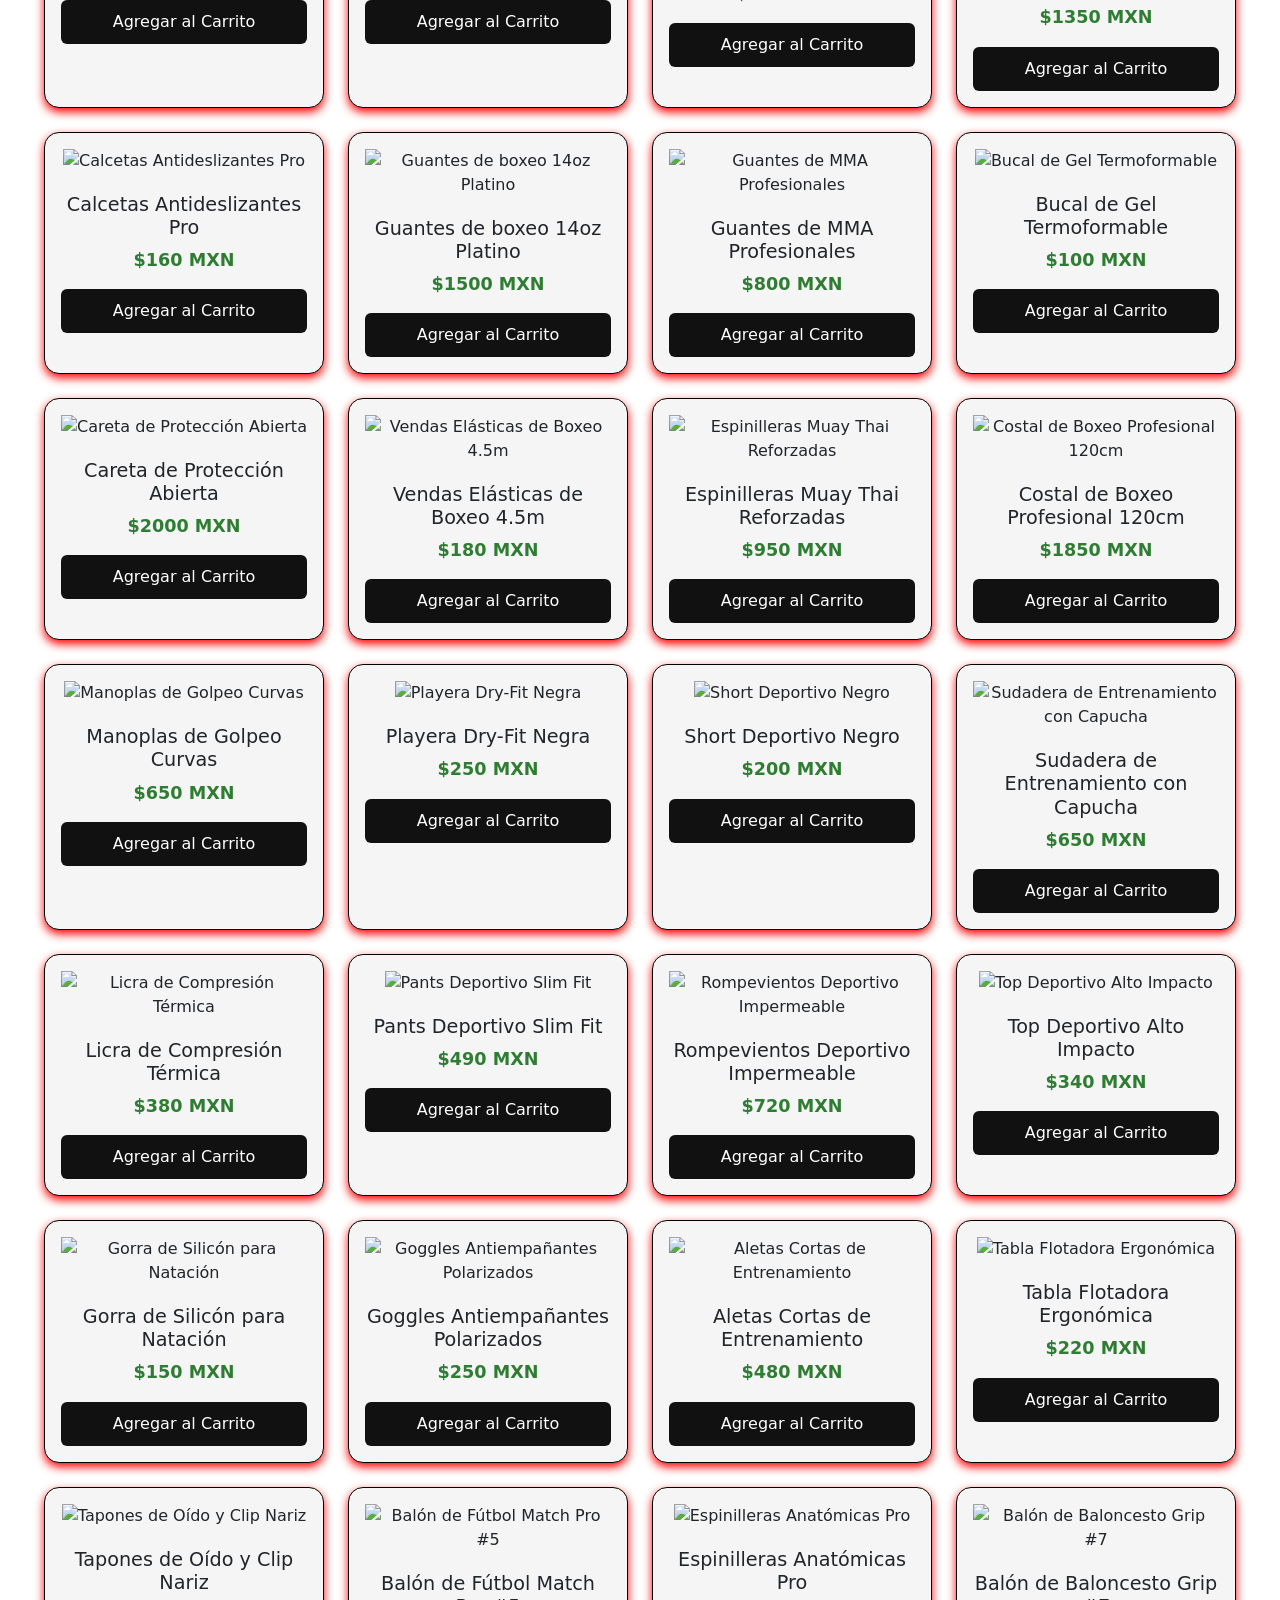
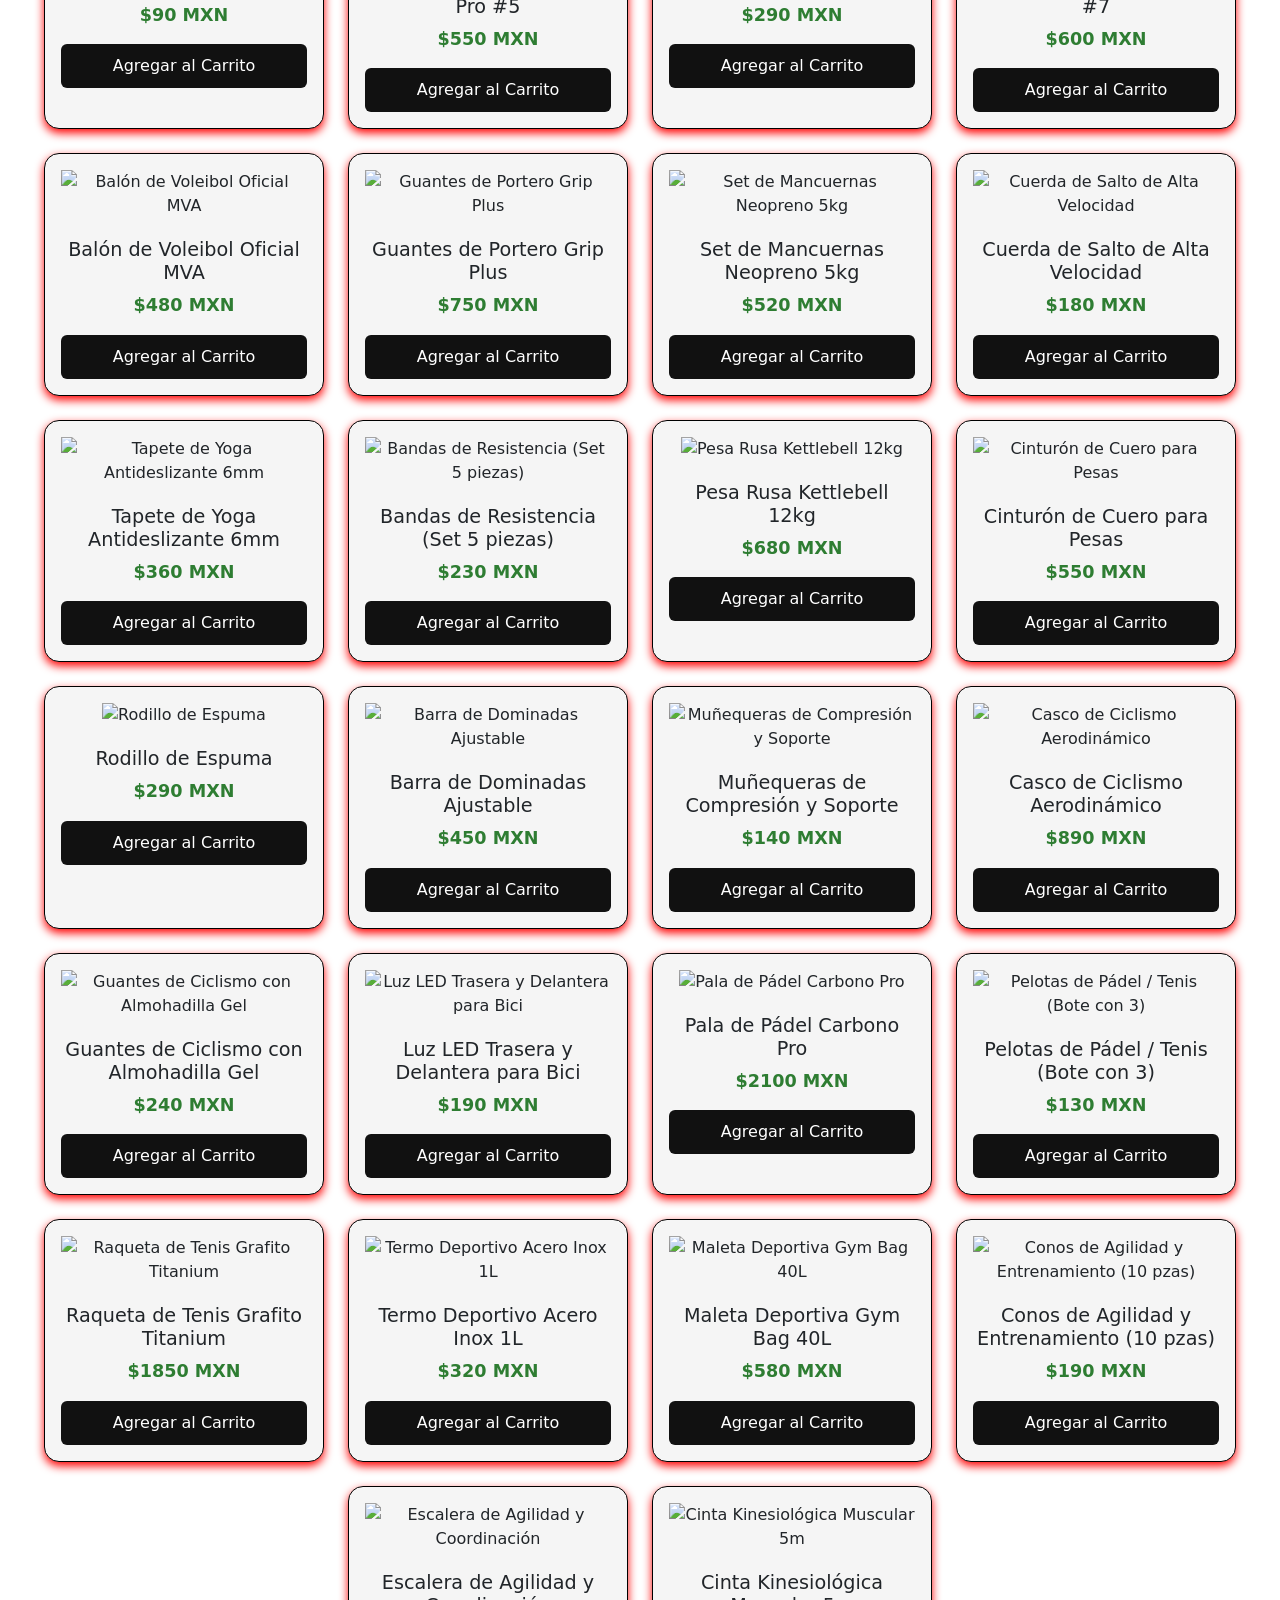
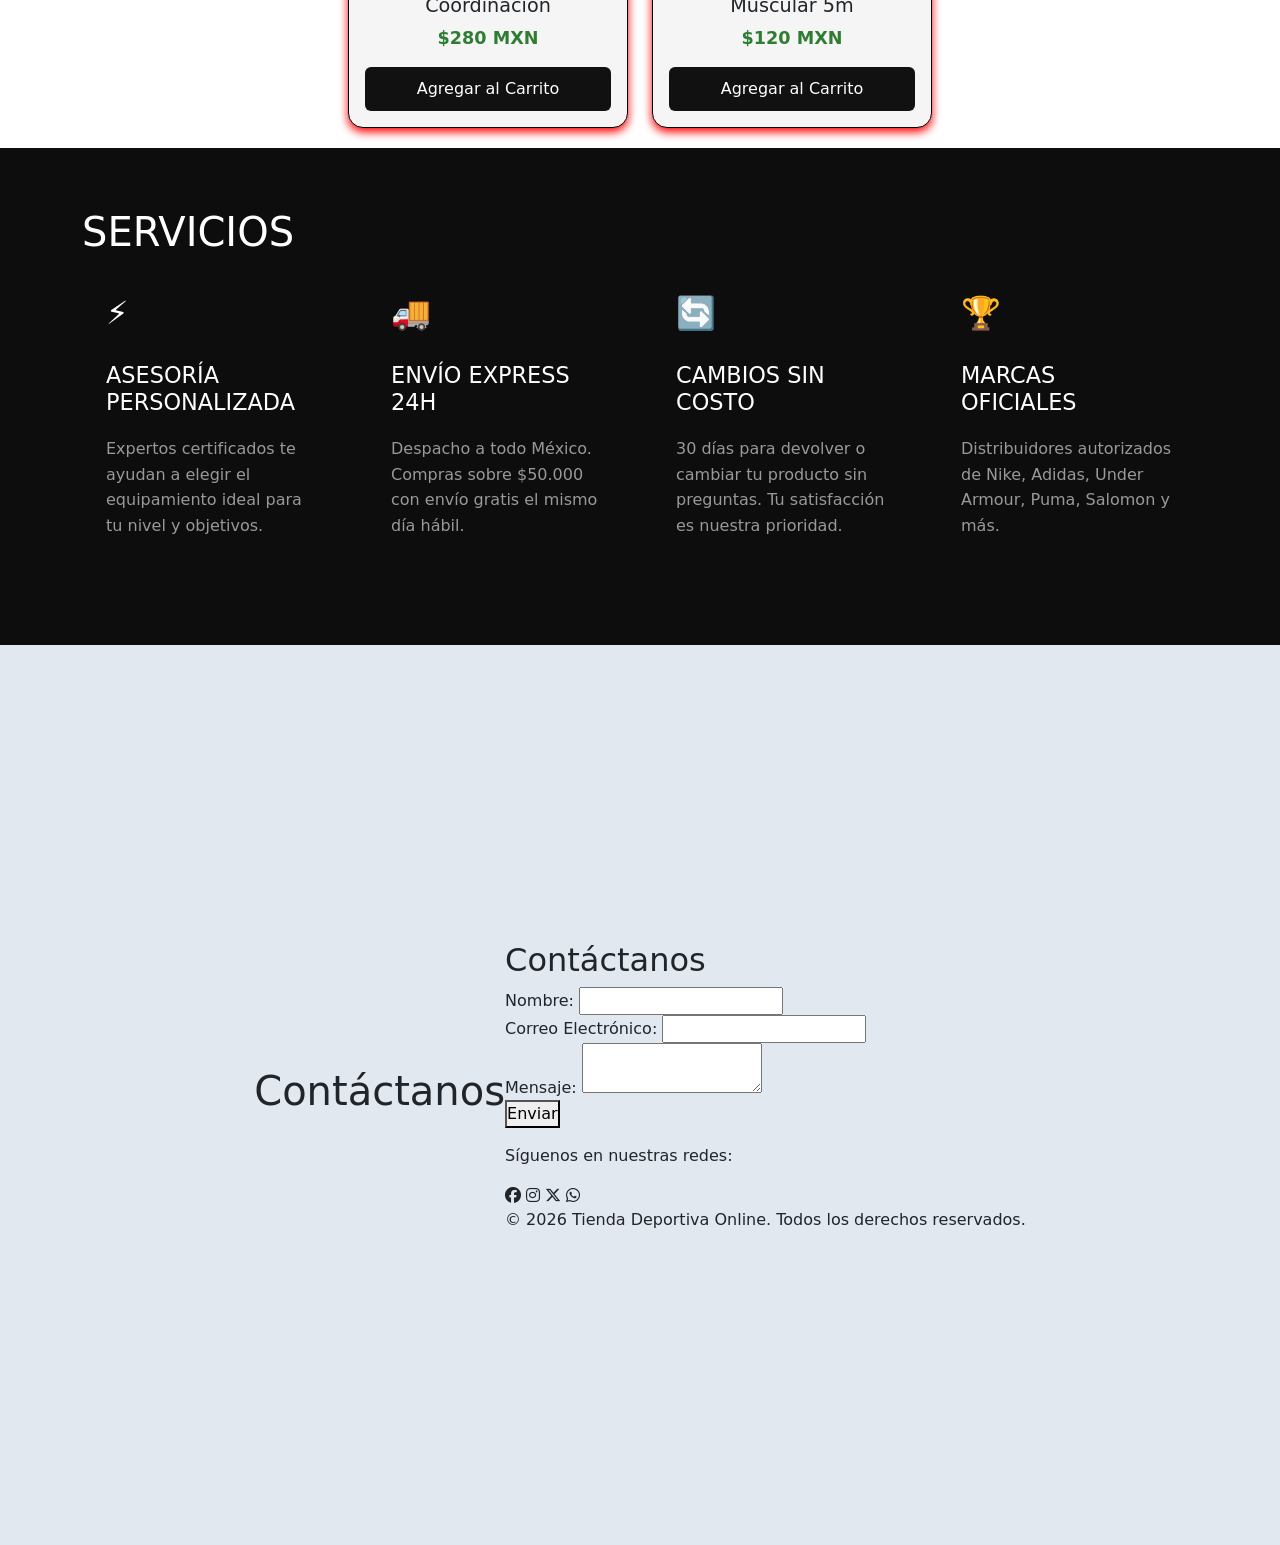
==== commit c08704e1: "Merge branch 'develop' of github.com:Ernesto20012009/HACKATHON into develop" ====
--- a/index.html
+++ b/index.html
@@ -64,7 +64,6 @@
       
       <!-- Contenido del Hero -->
       <div class="container position-relative z-2 text-white text-center py-5 min-vh-85 d-flex flex-column align-items-center justify-content-center hero-content">
-        <span class="badge bg-danger px-4 py-2 mb-4 fs-7 text-uppercase letter-spacing-2">Nueva Temporada 2026</span>
         <h1 class="display-3 fw-bolder text-uppercase mb-4 lh-1">Domina Tu Deporte</h1>
         <p class="lead fs-5 mb-5 col-lg-8 col-md-10">
           Equipamiento profesional para atletas que no se rinden. Calidad que se siente en cada movimiento.
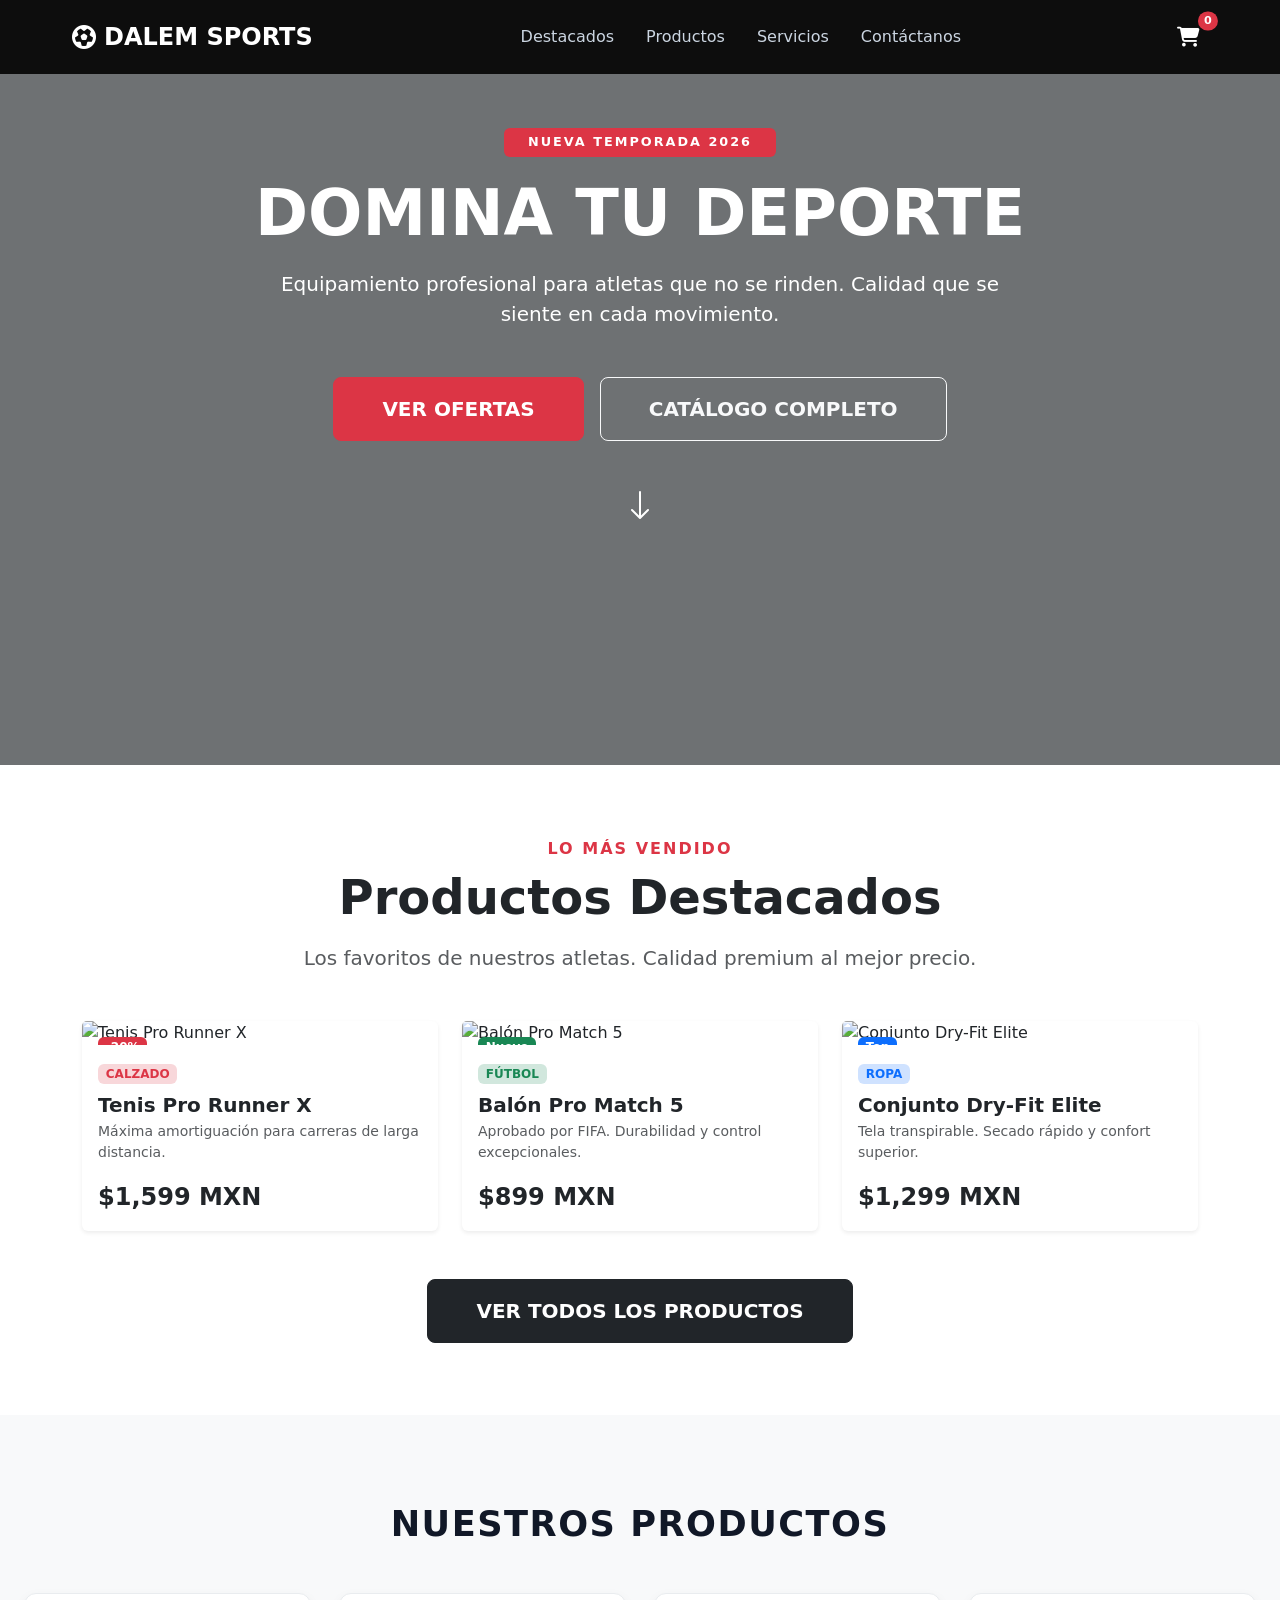
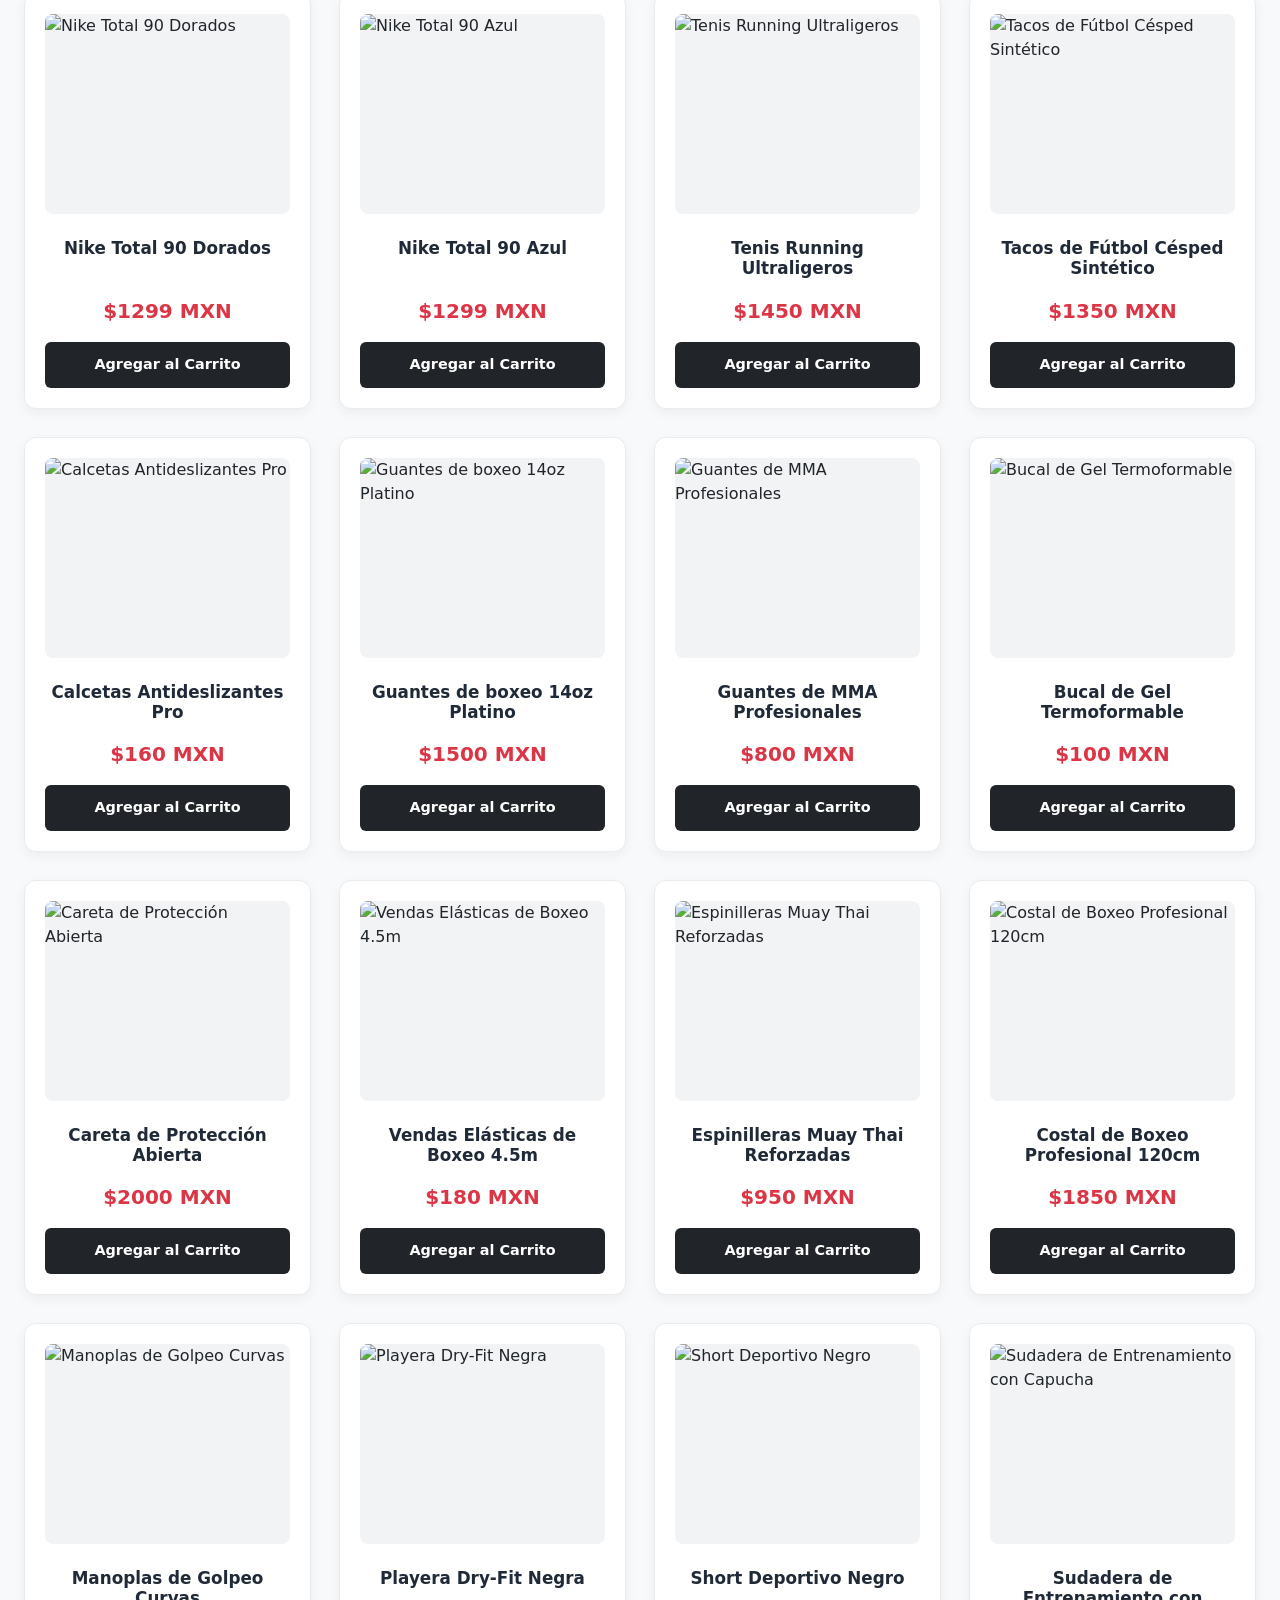
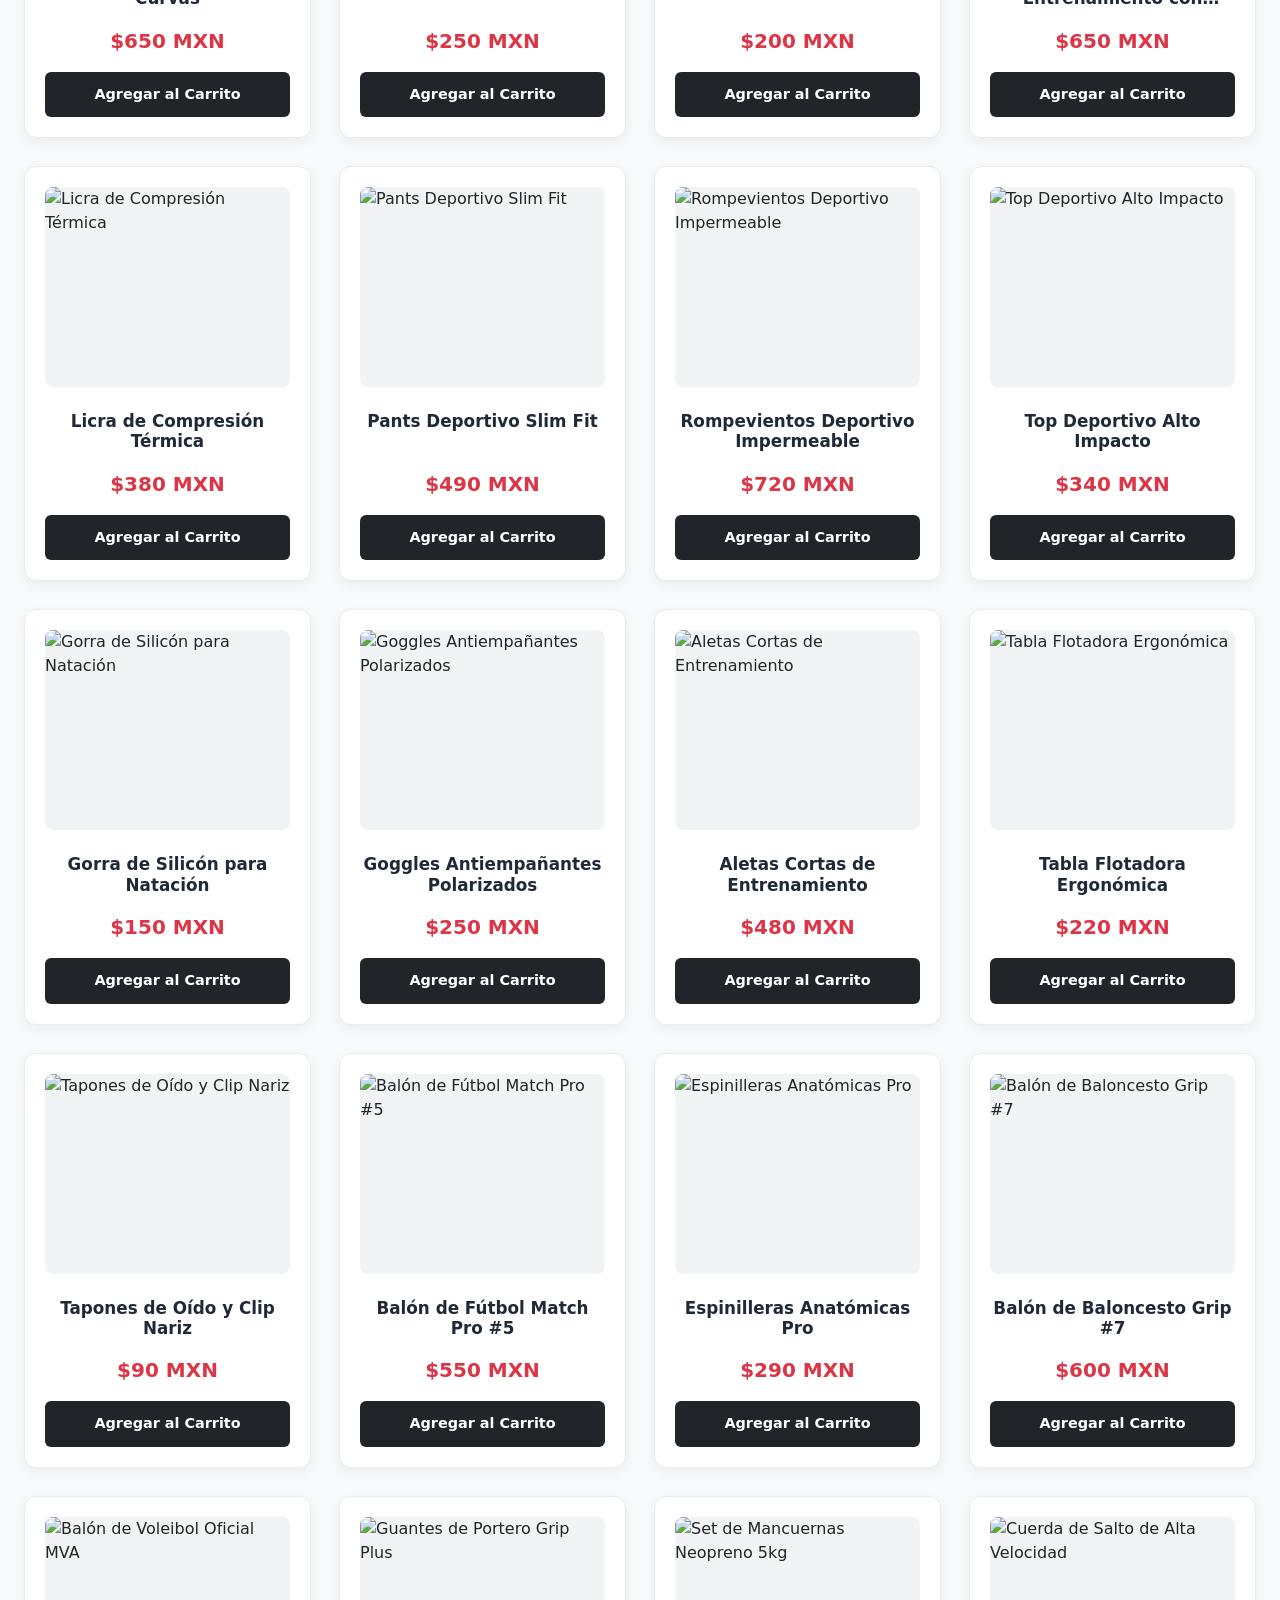
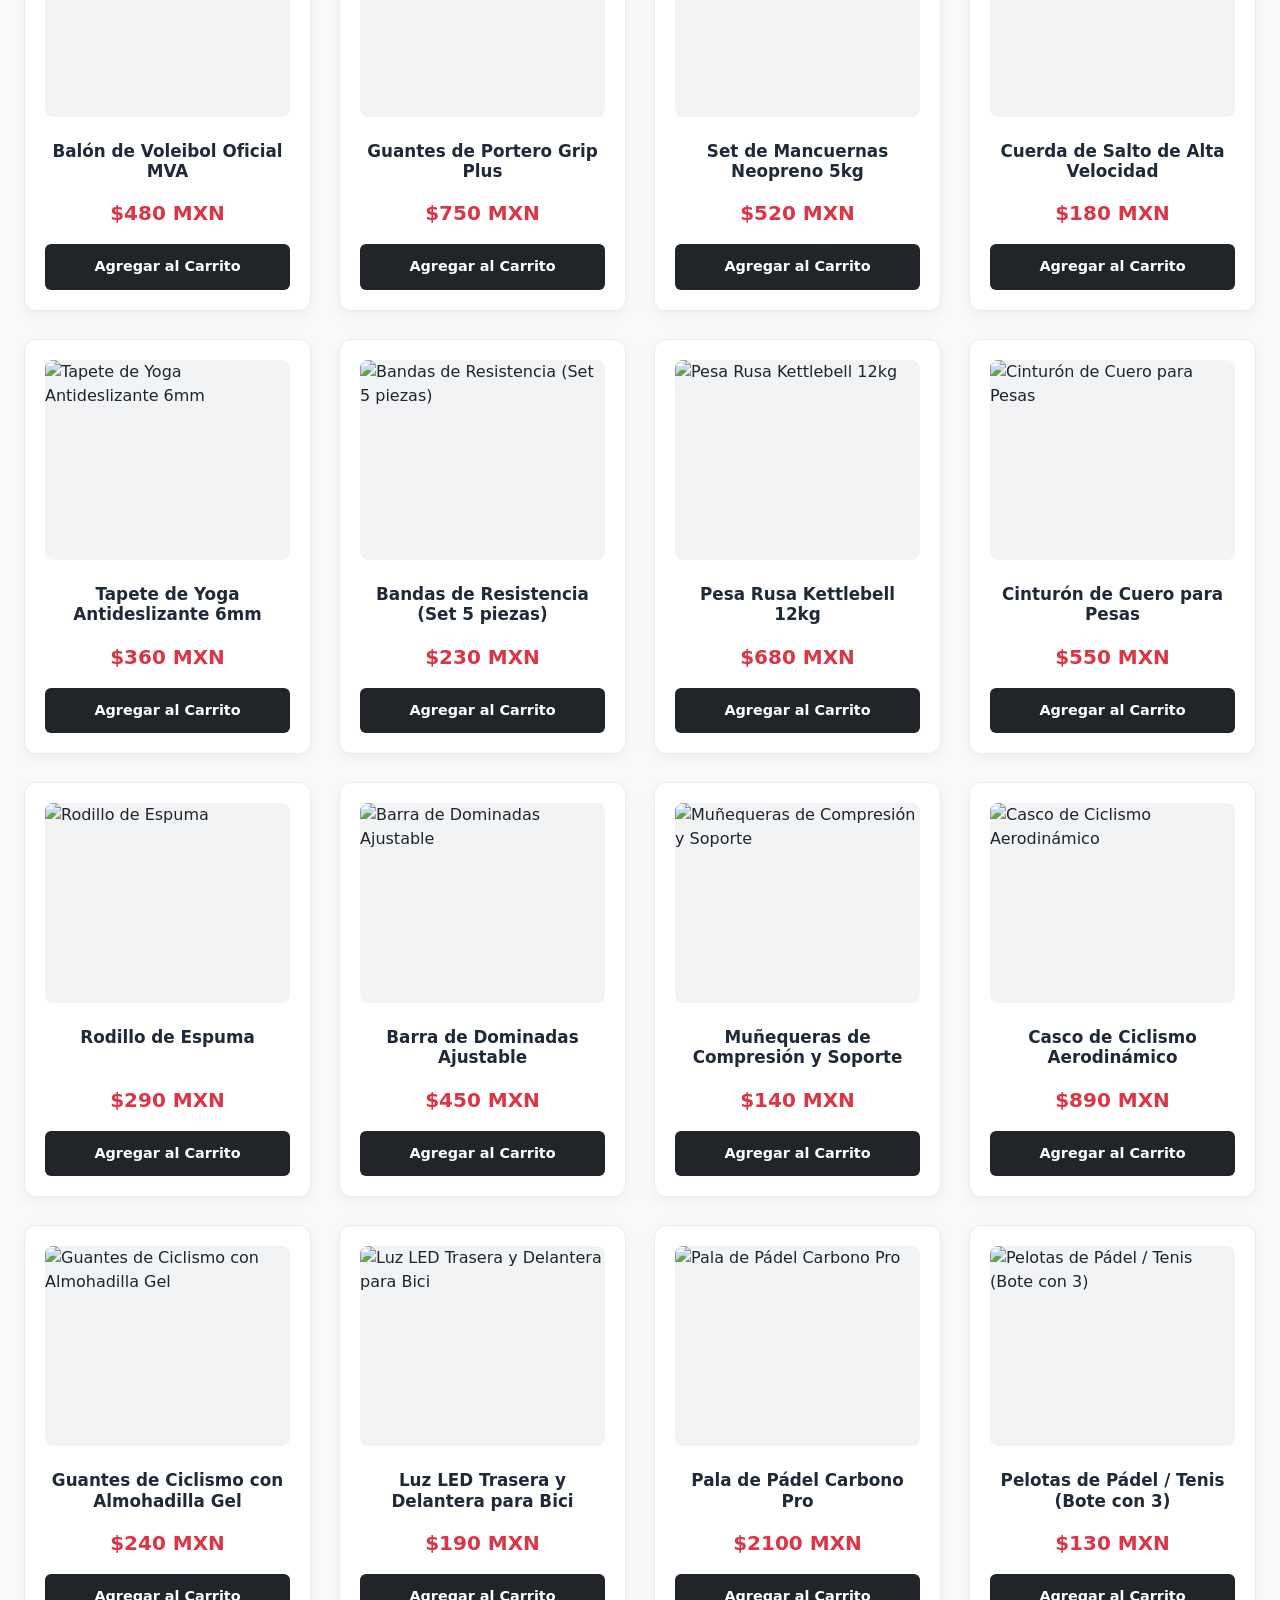
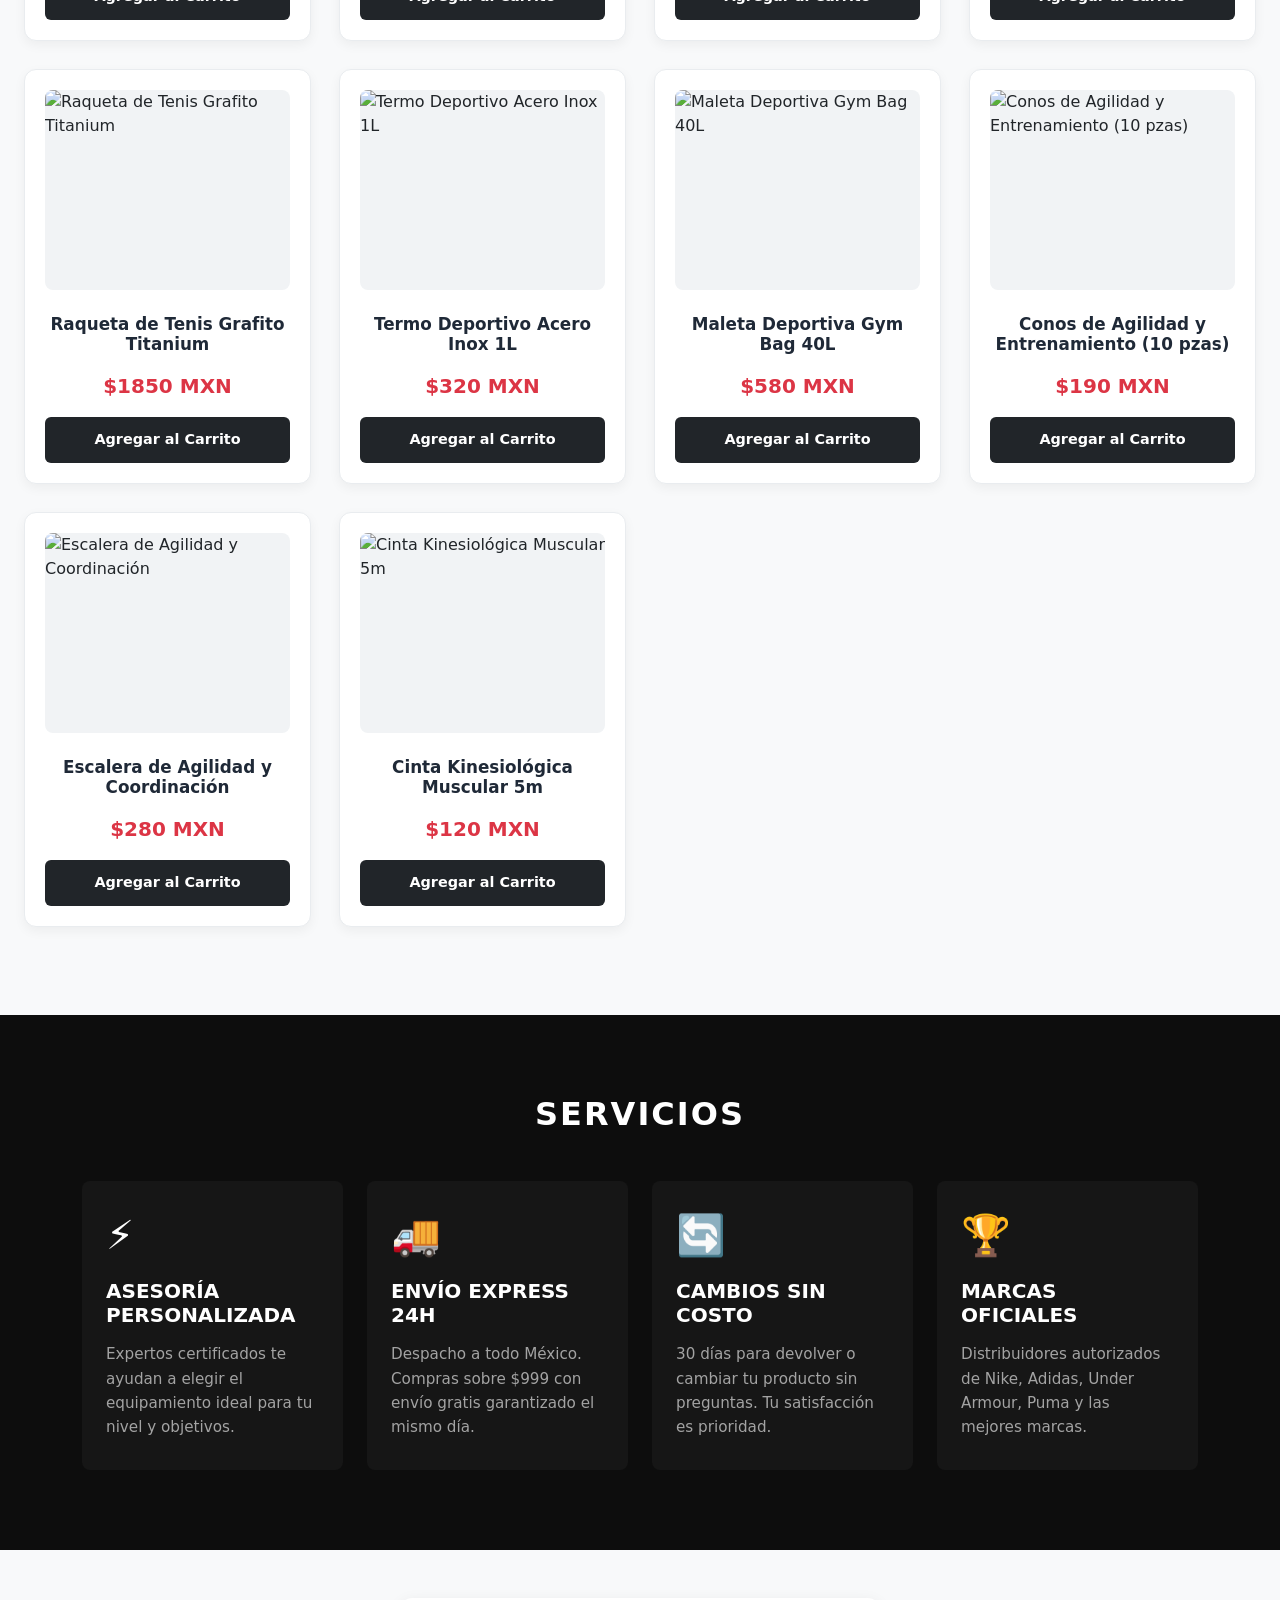
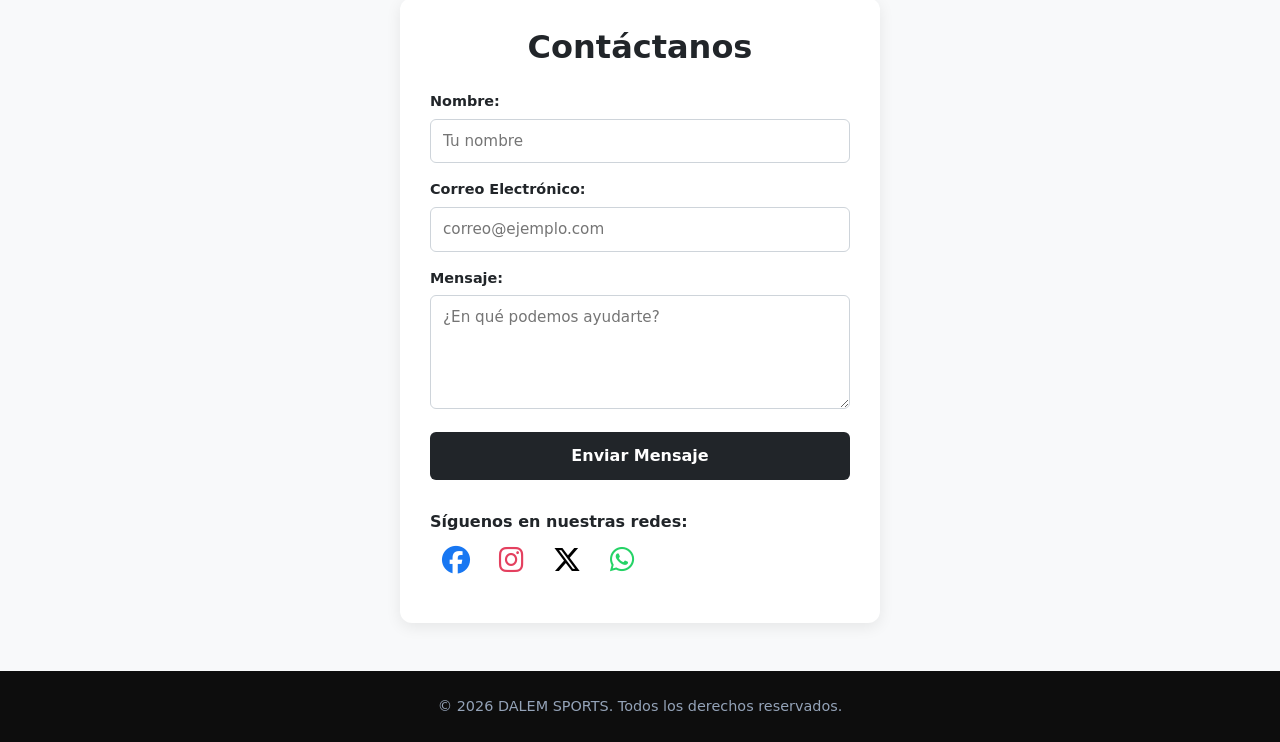
==== commit b204c4ca: "prueba en develop" ====
--- a/index.html
+++ b/index.html
@@ -1,282 +1,460 @@
+<!-- Define que el documento se rige bajo el estándar moderno HTML5 -->
 <!DOCTYPE html>
+<!-- Etiqueta raíz del documento configurada con el idioma español para accesibilidad y SEO -->
 <html lang="es">
 
+<!-- Cabecera técnica del documento: contiene metadatos y hojas de estilo externas -->
 <head>
+    <!-- Codificación universal de caracteres para interpretar correctamente tildes y caracteres especiales -->
     <meta charset="UTF-8">
+    <!-- Configuración del viewport para garantizar una visualización responsiva en dispositivos móviles y tabletas -->
     <meta name="viewport" content="width=device-width, initial-scale=1.0">
-    <title>Deportes</title>
-    <!--Bootstrap-->
+    <!-- Nombre comercial del proyecto que aparece en la pestaña del navegador -->
+    <title>DALEM SPORTS</title>
+
+    <!-- Framework Bootstrap 5.3.8: Provee sistema de grillas, componentes interactivos y utilidades -->
     <link href="https://cdn.jsdelivr.net/npm/bootstrap@5.3.8/dist/css/bootstrap.min.css" rel="stylesheet"
         integrity="sha384-sRIl4kxILFvY47J16cr9ZwB07vP4J8+LH7qKQnuqkuIAvNWLzeN8tE5YBujZqJLB" crossorigin="anonymous">
-    <!--FontAwesome-->
-    <link rel="stylesheet" href="https://cdnjs.cloudflare.com/ajax/libs/font-awesome/6.4.0/css/all.min.css">
-    <!--CSS-->
+
+    <!-- Biblioteca FontAwesome 6.5.2: Soporta íconos vectoriales modernos (incluyendo fa-x-twitter) -->
+    <link rel="stylesheet" href="https://cdnjs.cloudflare.com/ajax/libs/font-awesome/6.5.2/css/all.min.css">
+
+    <!-- Hoja de estilos compartida: Reseteo, encabezado, barra fija, servicios y pie de página -->
     <link rel="stylesheet" href="./css/styles.css">
+    <!-- Hoja de estilos del banner promocional y productos destacados (Mario) -->
+    <link rel="stylesheet" href="./css/destacados.css">
+    <!-- Hoja de estilos del catálogo dinámico de 50 productos y cuadrícula responsiva (Neto) -->
     <link rel="stylesheet" href="./css/productos.css">
-    <link rel="stylesheet" href="./css/destacados.css">
+<!-- Cierre de la cabecera técnica -->
 </head>
 
+<!-- Cuerpo del documento: Contiene todos los elementos visuales interactivos accesibles para el usuario -->
 <body>
-    <!--Header-->
+
+    <!-- ================= HEADER & BARRA DE NAVEGACIÓN (Alberto) ================= -->
+    <!-- Contenedor del encabezado superior fijado permanentemente en la pantalla -->
     <header class="header" id="header">
+        <!-- Barra de navegación con alineación distribuida mediante Flexbox -->
         <nav class="navbar">
+            <!-- Logotipo e isotipo de DALEM SPORTS con enlace directo a la portada -->
             <a href="#" class="logo">
-                <i class="fa-solid fa-futbol"></i> Deportes CH72
+                <!-- Ícono decorativo de balón deportivo -->
+                <i class="fa-solid fa-futbol"></i> DALEM SPORTS
             </a>
 
+            <!-- Menú de navegación principal: se oculta en móviles y se despliega con el menú hamburguesa -->
             <ul class="nav-menu" id="nav-menu">
+                <!-- Enlace de anclaje directo a la sección de productos destacados -->
                 <li class="nav-item">
                     <a href="#destacados" class="nav-link">Destacados</a>
                 </li>
+                <!-- Enlace de anclaje directo al catálogo de 50 productos (sin IDs duplicados) -->
                 <li class="nav-item">
-                    <a href="#productos" class="nav-link">Productos
-                        <i class="fa-solid fa-cart-shopping"></i>
-                        <span id="cart-count" class="badge bg-danger ms-1">0</span>
-                    </a>
+                    <a href="#productos" class="nav-link">Productos</a>
                 </li>
+                <!-- Enlace de anclaje a los servicios y garantías comerciales -->
                 <li class="nav-item">
                     <a href="#servicios" class="nav-link">Servicios</a>
                 </li>
+                <!-- Enlace de anclaje al formulario de contacto institucional -->
                 <li class="nav-item">
                     <a href="#contactanos" class="nav-link">Contáctanos</a>
                 </li>
+            <!-- Cierre de la lista de navegación -->
             </ul>
 
-            <button class="nav-toggle" id="nav-toggle" aria-label="Abrir menú">
-                <i class="fa-solid fa-bars" id="toggle-icon"></i>
-            </button>
+            <!-- Contenedor de acciones siempre visibles en la esquina superior derecha (Móvil y Escritorio) -->
+            <div class="d-flex align-items-center gap-3">
+                <!-- Botón interactivo que despliega el panel lateral (Offcanvas) con la orden de compra -->
+                <button type="button" class="btn-cart-nav position-relative" data-bs-toggle="offcanvas" data-bs-target="#offcanvasCart" aria-label="Ver carrito de compras">
+                    <!-- Ícono de carrito de compras en color blanco -->
+                    <i class="fa-solid fa-cart-shopping fs-5 text-white"></i>
+                    <!-- ÚNICO identificador cart-count del documento para evitar conflictos con JavaScript -->
+                    <span id="cart-count" class="badge bg-danger position-absolute top-0 start-100 translate-middle rounded-pill">0</span>
+                <!-- Cierre del botón del carrito -->
+                </button>
+
+                <!-- Botón hamburguesa visible exclusivamente en resoluciones móviles y tablets -->
+                <button class="nav-toggle" id="nav-toggle" aria-label="Abrir menú de navegación">
+                    <!-- Ícono de tres barras horizontales que se alterna mediante JavaScript -->
+                    <i class="fa-solid fa-bars" id="toggle-icon"></i>
+                <!-- Cierre del botón hamburguesa -->
+                </button>
+            <!-- Cierre del contenedor de acciones -->
+            </div>
+        <!-- Cierre de la barra de navegación -->
         </nav>
+    <!-- Cierre del encabezado -->
     </header>
 
-    <!--main-->
+    <!-- ================= CONTENIDO PRINCIPAL DEL SITIO ================= -->
+    <!-- Etiqueta semántica que engloba el contenido esencial e interactivo de la página -->
     <main>
-        <!-- Destacados -->
-            <section id="destacados">
-    
-    <!-- HERO PRINCIPAL -->
-    <div class="hero-container position-relative overflow-hidden">
-      <!-- Imagen de fondo -->
-      <div class="hero-bg position-absolute top-0 start-0 w-100 h-100"
-           style="background-image: url('https://images.unsplash.com/photo-1534438327276-14e5300c3a48?w=1920&q=80'); background-size: cover; background-position: center;">
-      </div>
-      <!-- Overlay oscuro -->
-      <div class="position-absolute top-0 start-0 w-100 h-100 bg-dark" style="opacity: 0.65;"></div>
-      
-      <!-- Contenido del Hero -->
-      <div class="container position-relative z-2 text-white text-center py-5 min-vh-85 d-flex flex-column align-items-center justify-content-center hero-content">
-        <h1 class="display-3 fw-bolder text-uppercase mb-4 lh-1">Domina Tu Deporte</h1>
-        <p class="lead fs-5 mb-5 col-lg-8 col-md-10">
-          Equipamiento profesional para atletas que no se rinden. Calidad que se siente en cada movimiento.
-        </p>
-        <div class="d-flex flex-column flex-sm-row gap-3">
-          <button class="btn btn-danger btn-lg px-5 py-3 fw-bold text-uppercase">Ver Ofertas</button>
-          <button class="btn btn-outline-light btn-lg px-5 py-3 fw-bold text-uppercase">Catálogo Completo</button>
-        </div>
-      </div>
-      
-      <!-- Flecha de scroll -->
-      <div class="position-absolute bottom-4 start-50 translate-middle-x text-white z-2">
-        <svg xmlns="http://www.w3.org/2000/svg" width="32" height="32" fill="currentColor" viewBox="0 0 16 16" class="animate-bounce">
-          <path fill-rule="evenodd" d="M8 1a.5.5 0 0 1 .5.5v11.793l3.146-3.147a.5.5 0 0 1 .708.708l-4 4a.5.5 0 0 1-.708 0l-4-4a.5.5 0 0 1 .708-.708L7.5 13.293V1.5A.5.5 0 0 1 8 1z"/>
-        </svg>
-      </div>
-    </div>
-
-    <!-- PRODUCTOS DESTACADOS -->
-    <div class="py-5 bg-white">
-      <div class="container py-4">
-        
-        <!-- Título de sección -->
-        <div class="text-center mb-5">
-          <span class="text-danger fw-semibold text-uppercase letter-spacing-2">Lo Más Vendido</span>
-          <h2 class="display-5 fw-bolder text-dark mt-2 mb-3">Productos Destacados</h2>
-          <p class="text-muted fs-5 col-lg-8 mx-auto">Los favoritos de nuestros atletas. Calidad premium al mejor precio.</p>
-        </div>
-
-        <!-- Tarjetas en grilla Bootstrap -->
-        <div class="row g-4 mb-5">
-          
-          <!-- Producto 1 Tenis Pro Runner X -->
-          <div class="col-12 col-sm-6 col-md-4">
-            <div class="card h-100 border-0 shadow-sm product-card transition-hover">
-              <div class="position-relative overflow-hidden">
-                <img src="https://static.nike.com/a/images/f_auto/dpr_2.0,cs_srgb/w_1440,c_limit/2ff661fa-bccd-4c78-a65b-4ced00edf929/sitio-web-oficial-de-nike.jpg" 
-                     class="card-img-top object-fit-cover w-100 product-img" style="height: 260px;" alt="Tenis Pro Runner X">
-                <span class="badge bg-danger position-absolute top-3 start-3">-20%</span>
-              </div>
-              <div class="card-body">
-                <span class="badge bg-danger-subtle text-danger small text-uppercase">Calzado</span>
-                <h5 class="card-title fw-bold text-dark mt-2 mb-1">Tenis Pro Runner X</h5>
-                <p class="card-text text-muted small mb-3">Máxima amortiguación para carreras de larga distancia.</p>
-                <div>
-                  <span class="fs-3 fw-bolder text-dark">$1,599</span>
-                </div>
-              </div>
-            </div>
-          </div>
-
-          <!-- Producto 2 Balón Pro Match 5 -->
-          <div class="col-12 col-sm-6 col-md-4">
-            <div class="card h-100 border-0 shadow-sm product-card transition-hover">
-              <div class="position-relative overflow-hidden">
-                <img src="https://static.nike.com/a/images/t_web_pdp_535_v2/f_auto,u_9ddf04c7-2a9a-4d76-add1-d15af8f0263d,c_scale,fl_relative,w_1.0,h_1.0,fl_layer_apply/6f4b7e4b-ee50-4700-a886-479919f231c6/NK+ACADEMY+-+FA26.png" 
-                     class="card-img-top object-fit-cover w-100 product-img" style="height: 260px;" alt="Balón Pro Match 5">
-                <span class="badge bg-success position-absolute top-3 start-3">Nuevo</span>
-              </div>
-              <div class="card-body">
-                <span class="badge bg-success-subtle text-success small text-uppercase">Fútbol</span>
-                <h5 class="card-title fw-bold text-dark mt-2 mb-1">Balón Pro Match 5</h5>
-                <p class="card-text text-muted small mb-3">Aprobado por FIFA. Durabilidad y control excepcionales.</p>
-                <div>
-                  <span class="fs-3 fw-bolder text-dark">$899</span>
-                </div>
-              </div>
-            </div>
-          </div>
-
-          <!-- Producto 3 Conjunto Dry-Fit Elite -->
-          <div class="col-12 col-sm-6 col-md-4">
-            <div class="card h-100 border-0 shadow-sm product-card transition-hover">
-              <div class="position-relative overflow-hidden">
-                <img src="https://www.innovasport.com/medias/1200Wx1200H-NEW-media-gallery-000000000000396906-01-20260112115130.jpg?context=[base64]" 
-                     class="card-img-top object-fit-cover w-100 product-img" style="height: 260px;" alt="Conjunto Dry-Fit Elite">
-                <span class="badge bg-primary position-absolute top-3 start-3">Top</span>
-              </div>
-              <div class="card-body">
-                <span class="badge bg-primary-subtle text-primary small text-uppercase">Ropa</span>
-                <h5 class="card-title fw-bold text-dark mt-2 mb-1">Conjunto Dry-Fit Elite</h5>
-                <p class="card-text text-muted small mb-3">Tela transpirable. Secado rápido. Máxima comodidad.</p>
-                <div>
-                  <span class="fs-3 fw-bolder text-dark">$1,299</span>
-                </div>
-              </div>
-            </div>
-          </div>
-
-        </div>
-
-        <!-- Botón ver todos -->
-        <div class="text-center">
-          <button class="btn btn-dark btn-lg px-5 py-3 fw-bold text-uppercase">Ver Todos los Productos</button>
-        </div>
-      </div>
-    </div>
-
-  </section>
-        <!-- Fin de Destacados -->
-        <!--Productos-->
+
+        <!-- ================= SECCIÓN DESTACADOS / HERO (Mario) ================= -->
+        <!-- Sección de impacto visual con el identificador sincronizado con el enlace del Navbar -->
+        <section id="destacados-section">
+            <!-- Portada principal a pantalla completa con posicionamiento relativo -->
+            <div class="hero-container position-relative overflow-hidden">
+                <!-- Capa con imagen de fondo deportiva optimizada en Unsplash -->
+                <div class="hero-bg position-absolute top-0 start-0 w-100 h-100"
+                    style="background-image: url('https://images.unsplash.com/photo-1534438327276-14e5300c3a48?w=1920&q=80'); background-size: cover; background-position: center;">
+                <!-- Cierre de la capa de fondo -->
+                </div>
+                <!-- Filtro oscuro translúcido para garantizar el contraste de lectura sobre la fotografía -->
+                <div class="position-absolute top-0 start-0 w-100 h-100 bg-dark" style="opacity: 0.65;"></div>
+
+                <!-- Bloque de contenido centralizado sobre el banner -->
+                <div class="container position-relative z-2 text-white text-center py-5 min-vh-85 d-flex flex-column align-items-center justify-content-center hero-content">
+                    <!-- Etiqueta distintiva de temporada -->
+                    <span class="badge bg-danger px-4 py-2 mb-4 fs-7 text-uppercase letter-spacing-2">Nueva Temporada 2026</span>
+                    <!-- Encabezado de nivel 1 principal del sitio web -->
+                    <h1 class="display-3 fw-bolder text-uppercase mb-4 lh-1">Domina Tu Deporte</h1>
+                    <!-- Texto de soporte y propuesta de valor comercial -->
+                    <p class="lead fs-5 mb-5 col-lg-8 col-md-10">
+                        Equipamiento profesional para atletas que no se rinden. Calidad que se siente en cada movimiento.
+                    </p>
+                    <!-- Contenedor con botones de llamada a la acción -->
+                    <div class="d-flex flex-column flex-sm-row gap-3">
+                        <!-- Enlace con aspecto de botón primario que desplaza la vista a los productos -->
+                        <a href="#productos" class="btn btn-danger btn-lg px-5 py-3 fw-bold text-uppercase text-decoration-none">Ver Ofertas</a>
+                        <!-- Enlace con aspecto de botón delineado secundario -->
+                        <a href="#productos" class="btn btn-outline-light btn-lg px-5 py-3 fw-bold text-uppercase text-decoration-none">Catálogo Completo</a>
+                    <!-- Cierre del contenedor de botones -->
+                    </div>
+                <!-- Cierre del bloque de texto -->
+                </div>
+
+                <!-- Indicador visual de desplazamiento vertical ubicado en el fondo del hero -->
+                <div class="position-absolute bottom-4 start-50 translate-middle-x text-white z-2">
+                    <!-- Flecha SVG vectorizada con animación fluida de rebote CSS -->
+                    <svg xmlns="http://www.w3.org/2000/svg" width="32" height="32" fill="currentColor" viewBox="0 0 16 16" class="animate-bounce">
+                        <path fill-rule="evenodd" d="M8 1a.5.5 0 0 1 .5.5v11.793l3.146-3.147a.5.5 0 0 1 .708.708l-4 4a.5.5 0 0 1-.708 0l-4-4a.5.5 0 0 1 .708-.708L7.5 13.293V1.5A.5.5 0 0 1 8 1z"/>
+                    </svg>
+                <!-- Cierre del indicador de scroll -->
+                </div>
+            <!-- Cierre del contenedor del hero -->
+            </div>
+
+            <!-- Contenedor de la cuadrícula de artículos destacados sobre fondo blanco -->
+            <div class="py-5 bg-white">
+                <!-- Contenedor adaptable estándar de Bootstrap -->
+                <div class="container py-4">
+                    <!-- Encabezado de la subsección con títulos centrados -->
+                    <div class="text-center mb-5">
+                        <!-- Insignia textual roja de categoría comercial -->
+                        <span class="text-danger fw-semibold text-uppercase letter-spacing-2">Lo Más Vendido</span>
+                        <!-- Título de nivel 2 para la jerarquía de productos relevantes -->
+                        <h2 class="display-5 fw-bolder text-dark mt-2 mb-3">Productos Destacados</h2>
+                        <!-- Párrafo descriptivo -->
+                        <p class="text-muted fs-5 col-lg-8 mx-auto">Los favoritos de nuestros atletas. Calidad premium al mejor precio.</p>
+                    <!-- Cierre del encabezado de la sección -->
+                    </div>
+
+                    <!-- Fila responsiva con espacio uniforme entre columnas -->
+                    <div class="row g-4 mb-5">
+                        <!-- Columna para el primer producto destacado: ancho completo en móvil y tercio en pantallas medianas -->
+                        <div class="col-12 col-sm-6 col-md-4">
+                            <!-- Tarjeta con borde plano, sombra sutil y altura flexible de 100% -->
+                            <div class="card h-100 border-0 shadow-sm product-card">
+                                <!-- Envoltura de imagen con recorte overflow -->
+                                <div class="position-relative overflow-hidden">
+                                    <!-- Fotografía con altura uniforme de 260px y ajuste de objeto sin deformación -->
+                                    <img src="https://static.nike.com/a/images/f_auto/dpr_2.0,cs_srgb/w_1440,c_limit/2ff661fa-bccd-4c78-a65b-4ced00edf929/sitio-web-oficial-de-nike.jpg"
+                                        class="card-img-top object-fit-cover w-100 product-img" style="height: 260px;" alt="Tenis Pro Runner X">
+                                    <!-- Insignia de descuento flotante -->
+                                    <span class="badge bg-danger position-absolute top-0 start-0 m-3">-20%</span>
+                                <!-- Cierre del contenedor de imagen -->
+                                </div>
+                                <!-- Cuerpo informativo de la tarjeta -->
+                                <div class="card-body">
+                                    <!-- Categoría deportiva -->
+                                    <span class="badge bg-danger-subtle text-danger small text-uppercase">Calzado</span>
+                                    <!-- Nombre del artículo -->
+                                    <h5 class="card-title fw-bold text-dark mt-2 mb-1">Tenis Pro Runner X</h5>
+                                    <!-- Breve descripción técnica del calzado -->
+                                    <p class="card-text text-muted small mb-3">Máxima amortiguación para carreras de larga distancia.</p>
+                                    <!-- Precio formateado con moneda local -->
+                                    <div><span class="fs-4 fw-bolder text-dark">$1,599 MXN</span></div>
+                                <!-- Cierre del cuerpo de la tarjeta -->
+                                </div>
+                            <!-- Cierre de la primera tarjeta -->
+                            </div>
+                        <!-- Cierre de la primera columna -->
+                        </div>
+
+                        <!-- Columna para el segundo producto destacado -->
+                        <div class="col-12 col-sm-6 col-md-4">
+                            <!-- Tarjeta estructurada -->
+                            <div class="card h-100 border-0 shadow-sm product-card">
+                                <!-- Envoltura de imagen -->
+                                <div class="position-relative overflow-hidden">
+                                    <!-- Fotografía del balón de fútbol -->
+                                    <img src="https://static.nike.com/a/images/t_web_pdp_535_v2/f_auto,u_9ddf04c7-2a9a-4d76-add1-d15af8f0263d,c_scale,fl_relative,w_1.0,h_1.0,fl_layer_apply/6f4b7e4b-ee50-4700-a886-479919f231c6/NK+ACADEMY+-+FA26.png"
+                                        class="card-img-top object-fit-cover w-100 product-img" style="height: 260px;" alt="Balón Pro Match 5">
+                                    <!-- Insignia de novedad verde -->
+                                    <span class="badge bg-success position-absolute top-0 start-0 m-3">Nuevo</span>
+                                <!-- Cierre del contenedor de imagen -->
+                                </div>
+                                <!-- Cuerpo de la tarjeta -->
+                                <div class="card-body">
+                                    <!-- Categoría -->
+                                    <span class="badge bg-success-subtle text-success small text-uppercase">Fútbol</span>
+                                    <!-- Título -->
+                                    <h5 class="card-title fw-bold text-dark mt-2 mb-1">Balón Pro Match 5</h5>
+                                    <!-- Descripción -->
+                                    <p class="card-text text-muted small mb-3">Aprobado por FIFA. Durabilidad y control excepcionales.</p>
+                                    <!-- Precio -->
+                                    <div><span class="fs-4 fw-bolder text-dark">$899 MXN</span></div>
+                                <!-- Cierre del cuerpo -->
+                                </div>
+                            <!-- Cierre de la segunda tarjeta -->
+                            </div>
+                        <!-- Cierre de la segunda columna -->
+                        </div>
+
+                        <!-- Columna para el tercer producto destacado -->
+                        <div class="col-12 col-sm-6 col-md-4">
+                            <!-- Tarjeta estructurada -->
+                            <div class="card h-100 border-0 shadow-sm product-card">
+                                <!-- Envoltura de imagen -->
+                                <div class="position-relative overflow-hidden">
+                                    <!-- Fotografía de la vestimenta deportiva -->
+                                    <img src="https://images.unsplash.com/photo-1515886657613-9f3515b0c78f?w=600&q=80"
+                                        class="card-img-top object-fit-cover w-100 product-img" style="height: 260px;" alt="Conjunto Dry-Fit Elite">
+                                    <!-- Insignia azul de producto estelar -->
+                                    <span class="badge bg-primary position-absolute top-0 start-0 m-3">Top</span>
+                                <!-- Cierre del contenedor de imagen -->
+                                </div>
+                                <!-- Cuerpo de la tarjeta -->
+                                <div class="card-body">
+                                    <!-- Categoría textil -->
+                                    <span class="badge bg-primary-subtle text-primary small text-uppercase">Ropa</span>
+                                    <!-- Título -->
+                                    <h5 class="card-title fw-bold text-dark mt-2 mb-1">Conjunto Dry-Fit Elite</h5>
+                                    <!-- Descripción -->
+                                    <p class="card-text text-muted small mb-3">Tela transpirable. Secado rápido y confort superior.</p>
+                                    <!-- Precio -->
+                                    <div><span class="fs-4 fw-bolder text-dark">$1,299 MXN</span></div>
+                                <!-- Cierre del cuerpo -->
+                                </div>
+                            <!-- Cierre de la tercera tarjeta -->
+                            </div>
+                        <!-- Cierre de la tercera columna -->
+                        </div>
+                    <!-- Cierre de la fila de tarjetas -->
+                    </div>
+
+                    <!-- Botón centrado que conduce al catálogo completo -->
+                    <div class="text-center">
+                        <a href="#productos" class="btn btn-dark btn-lg px-5 py-3 fw-bold text-uppercase text-decoration-none">Ver Todos los Productos</a>
+                    <!-- Cierre del contenedor del botón -->
+                    </div>
+                <!-- Cierre del contenedor de la grilla -->
+                </div>
+            <!-- Cierre de la envoltura blanca -->
+            </div>
+        <!-- Cierre de la sección de destacados -->
+        </section>
+
+        <!-- ================= SECCIÓN CATÁLOGO DE PRODUCTOS (Neto) ================= -->
+        <!-- Sección que renderiza los 50 artículos de la tienda virtual de forma programática -->
         <section id="productos">
-            <h2 class="titulo-seccion text-center my-4"></h2>
-        <div id="container-products" class="products-grid"></div>
+            <!-- Título de sección semántico y estilizado -->
+            <h2 class="titulo-seccion text-center my-4">Nuestros Productos</h2>
+            <!-- Contenedor vacío donde productos.js inyecta el catálogo con tarjetas responsivas -->
+            <div id="container-products" class="products-grid"></div>
+        <!-- Cierre de la sección del catálogo -->
         </section>
-        <!--Fin Productos-->
-
-
-        <!--Servicios-->
-
+
+        <!-- ================= SECCIÓN SERVICIOS (Dante) ================= -->
+        <!-- Sección informativa sobre las ventajas de compra y garantías corporativas -->
         <section id="servicios">
+            <!-- Contenedor estándar de ancho controlado -->
             <div class="container">
-
-                <h1 id="h1-serv">SERVICIOS</h1>
-
+                <!-- Encabezado de la sección de servicios en tono blanco contrastante -->
+                <h2 id="h1-serv" class="text-center mb-5">SERVICIOS</h2>
+                <!-- Fila de grilla que divide 1 columna en móvil, 2 en tablets y 4 en pantallas amplias -->
                 <div class="row row-cols-1 row-cols-md-2 row-cols-lg-4 g-4">
-
+                    <!-- Servicio 1: Asesoría especializada -->
                     <div class="col">
                         <div class="servicio h-100">
                             <h2>⚡</h2>
                             <h3>ASESORÍA PERSONALIZADA</h3>
-                            <p>
-                                Expertos certificados te ayudan a elegir el equipamiento ideal
-                                para tu nivel y objetivos.
-                            </p>
-                        </div>
-                    </div>
-
+                            <p>Expertos certificados te ayudan a elegir el equipamiento ideal para tu nivel y objetivos.</p>
+                        </div>
+                    </div>
+                    <!-- Servicio 2: Logística rápida de entrega -->
                     <div class="col">
                         <div class="servicio h-100">
                             <h2>🚚</h2>
                             <h3>ENVÍO EXPRESS 24H</h3>
-                            <p>
-                                Despacho a todo México. Compras sobre $50.000 con envío gratis
-                                el mismo día hábil.
-                            </p>
-                        </div>
-                    </div>
-
+                            <p>Despacho a todo México. Compras sobre $999 con envío gratis garantizado el mismo día.</p>
+                        </div>
+                    </div>
+                    <!-- Servicio 3: Garantía de satisfacción -->
                     <div class="col">
                         <div class="servicio h-100">
                             <h2>🔄</h2>
                             <h3>CAMBIOS SIN COSTO</h3>
-                            <p>
-                                30 días para devolver o cambiar tu producto sin preguntas.
-                                Tu satisfacción es nuestra prioridad.
-                            </p>
-                        </div>
-                    </div>
-
+                            <p>30 días para devolver o cambiar tu producto sin preguntas. Tu satisfacción es prioridad.</p>
+                        </div>
+                    </div>
+                    <!-- Servicio 4: Alianzas y licencias oficiales -->
                     <div class="col">
                         <div class="servicio h-100">
                             <h2>🏆</h2>
                             <h3>MARCAS OFICIALES</h3>
-                            <p>
-                                Distribuidores autorizados de Nike, Adidas, Under Armour,
-                                Puma, Salomon y más.
-                            </p>
-                        </div>
-                    </div>
-
-                </div>
-            </div>
+                            <p>Distribuidores autorizados de Nike, Adidas, Under Armour, Puma y las mejores marcas.</p>
+                        </div>
+                    </div>
+                <!-- Cierre de la grilla de servicios -->
+                </div>
+            <!-- Cierre del contenedor -->
+            </div>
+        <!-- Cierre de la sección de servicios -->
         </section>
-        <section id="contactanos" class="section">
-            <h1>Contáctanos</h1>
-            <footer id="contacto-section">
-  <!-- Formulario de Contacto -->
-  <div class="contacto-container">
-    <h2>Contáctanos</h2>
-    <form id="formulario-contacto">
-      <div>
-        <label for="nombre">Nombre:</label>
-        <input type="text" id="nombre" name="nombre">
-      </div>
-      <div>
-        <label for="correo">Correo Electrónico:</label>
-        <input type="email" id="correo" name="correo">
-      </div>
-      <div>
-        <label for="mensaje">Mensaje:</label>
-        <textarea id="mensaje" name="mensaje"></textarea>
-      </div>
-      <button type="submit">Enviar</button>
-      <p id="mensaje-error" style="color: red;"></p>
-    </form>
-   <div class="redes-sociales"> 
-    <p>Síguenos en nuestras redes:</p> 
-    <i class="fa-brands fa-facebook red-facebook"></i> 
-    <i class="fa-brands fa-instagram red-instagram"></i>
-    <i class="fa-brands fa-x-twitter red-twitter"></i>
-    <i class="fa-brands fa-whatsapp red-whatsapp"></i>
-  </div>
-
-
-
-  <!-- Pie de página (Footer) -->
-  <div class="footer-creditos">
-    <p>&copy; 2026 Tienda Deportiva Online. Todos los derechos reservados.</p>
-  </div>
-</footer>
+
+        <!-- ================= SECCIÓN FORMULARIO DE CONTACTO (Laura) ================= -->
+        <!-- Sección de retroalimentación y contacto sobre fondo gris claro neutro -->
+        <section id="contactanos" class="py-5 bg-light">
+            <!-- Contenedor centralizado -->
+            <div class="container">
+                <!-- Tarjeta contenedora con sombra suave que delimita los campos de captura -->
+                <div class="contacto-container">
+                    <!-- Título del formulario -->
+                    <h2>Contáctanos</h2>
+                    <!-- Formulario de validación de datos -->
+                    <form id="formulario-contacto">
+                        <!-- Campo para capturar el nombre -->
+                        <div>
+                            <label for="nombre">Nombre:</label>
+                            <input type="text" id="nombre" name="nombre" placeholder="Tu nombre" required>
+                        </div>
+                        <!-- Campo para capturar el correo electrónico con validación de formato nativa -->
+                        <div>
+                            <label for="correo">Correo Electrónico:</label>
+                            <input type="email" id="correo" name="correo" placeholder="correo@ejemplo.com" required>
+                        </div>
+                        <!-- Campo para redactar el mensaje o duda -->
+                        <div>
+                            <label for="mensaje">Mensaje:</label>
+                            <textarea id="mensaje" name="mensaje" rows="4" placeholder="¿En qué podemos ayudarte?" required></textarea>
+                        </div>
+                        <!-- Botón para procesar el envío de información -->
+                        <button type="submit">Enviar Mensaje</button>
+                        <!-- Párrafo para mostrar mensajes dinámicos de error en caso de fallo de validación -->
+                        <p id="mensaje-error" style="color: red; margin-top: 10px;"></p>
+                    <!-- Cierre del formulario -->
+                    </form>
+
+                    <!-- Bloque con íconos de interacción de plataformas sociales -->
+                    <div class="redes-sociales">
+                        <p>Síguenos en nuestras redes:</p>
+                        <!-- Enlace con ícono corporativo de Facebook -->
+                        <i class="fa-brands fa-facebook red-facebook"></i>
+                        <!-- Enlace con ícono de Instagram -->
+                        <i class="fa-brands fa-instagram red-instagram"></i>
+                        <!-- Enlace con el ícono actualizado oficial de la plataforma X (Twitter) -->
+                        <i class="fa-brands fa-x-twitter red-twitter"></i>
+                        <!-- Enlace con ícono de mensajería instantánea WhatsApp -->
+                        <i class="fa-brands fa-whatsapp red-whatsapp"></i>
+                    <!-- Cierre de redes sociales -->
+                    </div>
+                <!-- Cierre de la tarjeta de contacto -->
+                </div>
+            <!-- Cierre del contenedor -->
+            </div>
+        <!-- Cierre de la sección de contacto -->
         </section>
+
+    <!-- Cierre del contenedor principal -->
     </main>
 
-    <!--Bootstrap-->
+    <!-- ================= PIE DE PÁGINA SEMÁNTICO (Footer) ================= -->
+    <!-- Contenedor semántico exterior para el cierre institucional de la página web -->
+    <footer id="contacto-section">
+        <!-- Bloque de créditos legales -->
+        <div class="footer-creditos">
+            <!-- Párrafo con texto de reserva de derechos de autor y año en curso -->
+            <p>&copy; 2026 DALEM SPORTS. Todos los derechos reservados.</p>
+        <!-- Cierre del bloque de créditos -->
+        </div>
+    <!-- Cierre del pie de página -->
+    </footer>
+
+    <!-- ================= PANEL LATERAL DEL CARRITO (Offcanvas de Bootstrap) ================= -->
+    <!-- Menú lateral deslizable accesible desde cualquier vista o pantalla -->
+    <div class="offcanvas offcanvas-end text-bg-light" tabindex="-1" id="offcanvasCart" aria-labelledby="offcanvasCartLabel">
+        <!-- Encabezado del panel lateral oscuro -->
+        <div class="offcanvas-header bg-dark text-white">
+            <h5 class="offcanvas-title" id="offcanvasCartLabel">
+                <i class="fa-solid fa-cart-shopping me-2"></i> Tu Carrito de Compras
+            </h5>
+            <!-- Botón de cruz blanca para cerrar el panel lateral -->
+            <button type="button" class="btn-close btn-close-white" data-bs-dismiss="offcanvas" aria-label="Cerrar"></button>
+        </div>
+        <!-- Cuerpo interior del panel ordenado con Flexbox -->
+        <div class="offcanvas-body d-flex flex-column justify-content-between p-3">
+            <!-- Contenedor dinámico donde se agregan los artículos o se muestra el aviso de carrito vacío -->
+            <div id="cart-items" class="overflow-auto flex-grow-1 mb-3" style="max-height: 60vh;">
+                <p class="text-muted text-center py-4">Tu carrito está vacío.</p>
+            </div>
+
+            <!-- Resumen numérico del total acumulado y botones de confirmación -->
+            <div class="border-top pt-3 bg-white p-2 rounded shadow-sm">
+                <div class="d-flex justify-content-between align-items-center mb-3">
+                    <span class="fs-5 fw-bold">Total a pagar:</span>
+                    <!-- Identificador dinámico del monto monetario actualizado en tiempo real -->
+                    <span id="cart-total" class="fs-4 fw-bolder text-danger">$0 MXN</span>
+                </div>
+                <!-- Acciones finales de compra -->
+                <div class="d-grid gap-2">
+                    <!-- Botón para limpiar todos los artículos agregados -->
+                    <button class="btn btn-outline-danger btn-sm" type="button" onclick="vaciarCarrito()">
+                        <i class="fa-solid fa-trash me-1"></i> Vaciar Carrito
+                    </button>
+                    <!-- Botón que simula la culminación de la orden -->
+                    <button class="btn btn-dark fw-bold text-uppercase py-2" type="button" onclick="alert('¡Pedido simulado con éxito!')">
+                        Finalizar Compra
+                    </button>
+                </div>
+            </div>
+        </div>
+    <!-- Cierre del panel lateral Offcanvas -->
+    </div>
+
+    <!-- ================= COMPONENTES FLOTANTES (Feedback Carrito) ================= -->
+    <!-- Contenedor fijo en la esquina inferior derecha para no obstaculizar la navegación -->
+    <div id="toast-container" class="position-fixed bottom-0 end-0 p-3" style="z-index: 1100;">
+        <!-- Alerta Toast de Bootstrap en color verde de éxito -->
+        <div id="cart-toast" class="toast align-items-center text-bg-success border-0" role="alert" aria-live="assertive" aria-atomic="true">
+            <div class="d-flex">
+                <!-- Mensaje emergente configurable por JavaScript -->
+                <div class="toast-body" id="toast-message">
+                    Producto agregado al carrito.
+                </div>
+                <!-- Botón para desestimar la alerta manualmente -->
+                <button type="button" class="btn-close btn-close-white me-2 m-auto" data-bs-dismiss="toast" aria-label="Cerrar"></button>
+            </div>
+        </div>
+    <!-- Cierre del contenedor de toasts -->
+    </div>
+
+    <!-- ================= IMPORTACIÓN DE SCRIPTS ================= -->
+    <!-- Bundle de JavaScript de Bootstrap para habilitar ventanas emergentes, toasts y offcanvas -->
     <script src="https://cdn.jsdelivr.net/npm/bootstrap@5.3.8/dist/js/bootstrap.bundle.min.js"
         integrity="sha384-FKyoEForCGlyvwx9Hj09JcYn3nv7wiPVlz7YYwJrWVcXK/BmnVDxM+D2scQbITxI"
         crossorigin="anonymous"></script>
 
-    <!--JS-->
+    <!-- Catálogo de productos y motor del carrito de compras (Neto) -->
     <script src="./JS/productos.js"></script>
+    <!-- Animaciones y transiciones visuales de la sección destacados (Mario) -->
+    <script src="./JS/destacados.js"></script>
+    <!-- Control del menú hamburguesa y utilidades generales (Alberto) -->
     <script src="./JS/main.js"></script>
-    <script src="./JS/destacados.js"></script>
+<!-- Cierre del cuerpo del documento -->
 </body>
 
-</html>
+<!-- Cierre definitivo del documento HTML -->
+</html>
--- a/css/styles.css
+++ b/css/styles.css
@@ -1,133 +1,344 @@
+/* ==========================================================================
+   RESETEO Y CONFIGURACIÓN GLOBAL
+   ========================================================================== */
+
+/* Selector universal: aplica a todos los elementos del DOM */
+* {
+  margin: 0; /* Remueve los márgenes exteriores predeterminados del navegador */
+  padding: 0; /* Remueve los rellenos interiores predeterminados del navegador */
+  box-sizing: border-box; /* Garantiza que padding y border no alteren el ancho o alto total calculado */
+}
+
+/* Raíz del documento HTML */
+html {
+  scroll-padding-top: 80px; /* Compensación superior para evitar que el header fijo tape los encabezados al navegar */
+  scroll-behavior: smooth; /* Activa el desplazamiento animado suave en lugar de saltos bruscos entre secciones */
+}
+
+/* Cuerpo general de la página */
+body {
+  font-family: system-ui, -apple-system, BlinkMacSystemFont, 'Segoe UI', Roboto, Oxygen, Ubuntu, Cantarell, sans-serif; /* Pila de fuentes nativas del sistema para carga inmediata */
+  color: #212529; /* Color base de texto en gris oscuro de alto contraste */
+  background-color: #ffffff; /* Color de fondo base blanco */
+}
+
+/* ==========================================================================
+   BARRA DE NAVEGACIÓN Y HEADER (Alberto)
+   ========================================================================== */
+
+/* Encabezado contenedor superior */
+.header {
+  position: fixed; /* Mantiene la barra fija en la parte superior durante todo el scroll */
+  top: 0; /* Alinea al borde superior absoluto */
+  left: 0; /* Alinea al borde izquierdo absoluto */
+  width: 100%; /* Ocupa el ancho completo horizontal de la pantalla */
+  background-color: #0d0d0d; /* Fondo oscuro sólido de estilo premium */
+  z-index: 1000; /* Asegura que el navbar se posicione por encima de banners y tarjetas */
+}
+
+/* Contenedor interno de la barra de navegación */
+.navbar {
+  display: flex; /* Distribuye el logo, menú y botones mediante Flexbox */
+  justify-content: space-between; /* Separa los extremos: logo a la izquierda y menú/botones a la derecha */
+  align-items: center; /* Centra verticalmente todos los elementos de la barra */
+  max-width: 1200px; /* Limita la amplitud máxima para evitar dispersión en monitores anchos */
+  margin: 0 auto; /* Centra horizontalmente el contenedor en la pantalla */
+  padding: 1.2rem 2rem; /* Espaciado interno: 1.2rem arriba/abajo y 2rem a los costados */
+  transition: padding 0.3s ease; /* Transición fluida ante posibles cambios dinámicos */
+}
+
+/* Logotipo corporativo de la tienda */
+.logo {
+  color: #ffffff; /* Color de texto blanco puro */
+  font-size: 1.5rem; /* Tamaño de fuente visible y jerárquico */
+  font-weight: bold; /* Tipografía en negrita */
+  text-decoration: none; /* Elimina la línea de subrayado nativa de los enlaces */
+  display: flex; /* Alinea el ícono del balón y el texto en la misma línea */
+  align-items: center; /* Centra verticalmente el ícono junto a las letras */
+  gap: 0.5rem; /* Separación horizontal entre el ícono y el texto de marca */
+}
+
+/* Lista contenedora de los enlaces de navegación */
+.nav-menu {
+  display: flex; /* Coloca las opciones del menú horizontalmente una al lado de otra */
+  list-style: none; /* Elimina los puntos y viñetas predeterminadas de la lista */
+  gap: 2rem; /* Espacio horizontal constante de 2rem entre cada enlace */
+  margin: 0; /* Anula cualquier margen residual de la lista */
+  padding: 0; /* Anula cualquier relleno residual de la lista */
+}
+
+/* Enlace individual del menú */
+.nav-link {
+  color: #cbd5e1; /* Tono gris claro para mantener una jerarquía visual limpia */
+  text-decoration: none; /* Elimina el subrayado en el enlace */
+  font-weight: 500; /* Grosor de letra intermedio para legibilidad */
+  transition: color 0.3s ease; /* Suaviza el cambio de color al interactuar */
+  display: flex; /* Permite estructurar íconos o etiquetas internas con alineación flexible */
+  align-items: center; /* Centra verticalmente el contenido interior del enlace */
+}
+
+/* Estado de interacción al pasar el cursor sobre los enlaces */
+.nav-link:hover {
+  color: rgb(205, 233, 59); /* Cambia al tono verde lima representativo de la identidad deportiva */
+}
+
+/* Botón hamburguesa para dispositivos móviles */
+.nav-toggle {
+  display: none; /* Oculto por defecto en pantallas medianas y de escritorio */
+  background: none; /* Sin fondo de botón estándar */
+  border: none; /* Sin bordes predeterminados */
+  color: #ffffff; /* Color blanco para las barras del ícono */
+  font-size: 1.8rem; /* Tamaño adecuado para facilitar la pulsación táctil */
+  cursor: pointer; /* Cambia el puntero a mano para señalar interactividad */
+}
+
+/* ==========================================================================
+   BOTÓN DEL CARRITO EN NAVBAR (Neto)
+   ========================================================================== */
+
+/* Botón transparente del carrito de compras siempre visible */
+.btn-cart-nav {
+  background: transparent !important; /* Elimina por completo el recuadro blanco predeterminado del navegador */
+  border: none !important; /* Remueve cualquier borde nativo */
+  outline: none !important; /* Evita contornos toscos al hacer clic o foco */
+  box-shadow: none !important; /* Elimina sombras o efectos de relieve no deseados */
+  cursor: pointer; /* Muestra el cursor interactivo */
+  padding: 6px 8px; /* Área de contacto cómoda para clics y toques táctiles */
+  display: inline-flex; /* Permite centrar el ícono manteniendo comportamiento en línea */
+  align-items: center; /* Centra verticalmente el ícono dentro de su caja */
+  justify-content: center; /* Centra horizontalmente el ícono dentro de su caja */
+  transition: transform 0.2s ease; /* Transición suave para microinteracción visual */
+}
+
+/* Ícono interior del carrito de compras */
+.btn-cart-nav i {
+  color: #ffffff; /* Color blanco sólido a juego con el tema del navbar */
+  transition: transform 0.2s ease, color 0.2s ease; /* Suaviza el zoom y cambio de color al interactuar */
+}
+
+/* Efecto hover al pasar el cursor sobre el botón del carrito */
+.btn-cart-nav:hover i {
+  transform: scale(1.15); /* Aumenta ligeramente el tamaño del ícono */
+  color: rgb(205, 233, 59); /* Resalta en tono lima para indicar estado activo */
+}
+
+/* Burbuja numérica con la cantidad de productos agregados */
+#cart-count {
+  font-size: 0.7rem; /* Tamaño de tipografía compacto para encajar en el círculo */
+  padding: 0.35em 0.55em; /* Proporción interna equilibrada para mantener forma circular/píldora */
+}
+
+/* ==========================================================================
+   COMPORTAMIENTO RESPONSIVO DEL MENÚ (Móviles y Tablets)
+   ========================================================================== */
+
+/* Reglas aplicables a pantallas de 768px o menores */
+@media screen and (max-width: 768px) {
+  /* Muestra el botón de tres líneas en móviles */
+  .nav-toggle {
+    display: block; /* Vuelve visible el botón hamburguesa */
+  }
+
+  /* Menú desplegable adaptado a pantallas pequeñas */
+  .nav-menu {
+    position: absolute; /* Desplaza el menú debajo del encabezado sin empujar el diseño */
+    top: 100%; /* Inicia exactamente donde termina la barra de navegación */
+    left: 0; /* Se extiende desde el borde izquierdo */
+    width: 100%; /* Abarca todo el ancho de la pantalla del dispositivo */
+    background-color: #0d0d0d; /* Conserva el color de fondo oscuro corporativo */
+    flex-direction: column; /* Apila las opciones en lista vertical */
+    align-items: center; /* Centra horizontalmente los textos de cada opción */
+    padding: 1.5rem 0; /* Relleno vertical para separar las opciones */
+    gap: 1.5rem; /* Espaciado vertical entre enlaces */
+    max-height: 0; /* Colapsa la altura a cero cuando está cerrado */
+    overflow: hidden; /* Oculta los enlaces mientras el menú esté cerrado */
+    opacity: 0; /* Totalmente transparente cuando está inactivo */
+    transition: max-height 0.4s ease, opacity 0.3s ease; /* Animación fluida de despliegue */
+  }
+
+  /* Estado activo cuando JavaScript añade la clase .active */
+  .nav-menu.active {
+    max-height: 350px; /* Expande la altura permitiendo mostrar todas las opciones */
+    opacity: 1; /* Vuelve el menú 100% visible */
+  }
+}
+
+/* ==========================================================================
+   SECCIÓN SERVICIOS (Dante)
+   ========================================================================== */
+
+/* Contenedor general del bloque de servicios */
 #servicios {
-    background-color: #0d0d0d;
-    color: white;
-    padding: 60px 0;
-}
-
+  background-color: #0d0d0d; /* Fondo negro elegante que resalta las tarjetas */
+  color: #ffffff; /* Texto general en color blanco */
+  padding: 80px 0; /* Generoso espacio vertical para dar presencia y respiro a la sección */
+}
+
+/* Título de la sección servicios */
+#h1-serv {
+  font-weight: 800; /* Negrita pronunciada */
+  letter-spacing: 2px; /* Separación de 2px entre letras para un acabado moderno */
+}
+
+/* Tarjeta individual de cada servicio ofrecido */
 .servicio {
-    padding: 30px 24px;
-}
-
+  padding: 30px 24px; /* Espaciado interno amplio */
+  background-color: #161616; /* Fondo gris grafito muy oscuro */
+  border-radius: 8px; /* Esquinas ligeramente redondeadas */
+  transition: background-color 0.3s ease, transform 0.3s ease; /* Suavizado para interactividad */
+}
+
+/* Ícono o emoji representativo del servicio */
 .servicio h2 {
-    margin-bottom: 30px;
-}
-
+  font-size: 2.5rem; /* Tamaño amplio para destacar el símbolo */
+  margin-bottom: 20px; /* Margen inferior para separarlo del título */
+}
+
+/* Título del servicio específico */
 .servicio h3 {
-    font-size: 1.4rem;
-    margin-bottom: 20px;
-}
-
+  font-size: 1.25rem; /* Tamaño jerárquico equilibrado */
+  font-weight: 700; /* Tipografía destacada */
+  margin-bottom: 15px; /* Margen inferior para separarlo del párrafo */
+  transition: color 0.3s ease; /* Suaviza el cambio de color al pasar el cursor */
+}
+
+/* Párrafo explicativo del servicio */
 .servicio p {
-    color: #999;
-    line-height: 1.6;
-}
-
-.servicio:hover{
-    background-color: rgba(17, 17, 17);
-}
-
-.servicio:hover h3{
-    color: rgba(205, 233, 59);
-}
-
-* {
-  margin: 0;
-  padding: 0;
-  box-sizing: border-box;
-}
-
-.header {
-  position: fixed;
-  top: 0;
-  left: 0;
-  width: 100%;
-  background-color: #0d0d0d;
-  z-index: 1000;
-}
-
-.navbar {
-  display: flex;
-  justify-content: space-between;
-  align-items: center;
-  max-width: 1200px;
-  margin: 0 auto;
-  padding: 1.2rem 2rem;
-  transition: padding 0.3s ease;
-}
-
-.logo {
-  color: #ffffff;
-  font-size: 1.5rem;
-  font-weight: bold;
-  text-decoration: none;
-  display: flex;
-  align-items: center;
-  gap: 0.5rem;
-}
-
-.nav-menu {
-  display: flex;
-  list-style: none;
-  gap: 2rem;
-}
-
-.nav-link {
-  color: #cbd5e1;
-  text-decoration: none;
-  font-weight: 500;
-  transition: color 0.3s ease;
-}
-
-.nav-link:hover {
-  color: rgba(205, 233, 59);
-}
-
-
-.nav-toggle {
-  display: none;
-  background: none;
-  border: none;
-  color: #ffffff;
-  font-size: 1.8rem;
-  cursor: pointer;
-}
-
-@media screen and (max-width: 768px) {
-  .nav-toggle {
-    display: block;
-  }
-
-
-  .nav-menu {
-    position: absolute;
-    top: 100%;
-    left: 0;
-    width: 100%;
-    background-color: #0d0d0d;
-    flex-direction: column;
-    align-items: center;
-    padding: 1.5rem 0;
-    gap: 1.5rem;
-    
-
-    max-height: 0;
-    overflow: hidden;
-    opacity: 0;
-    transition: max-height 0.4s ease, opacity 0.3s ease;
-  }
-  .nav-menu.active {
-    max-height: 300px;
-    opacity: 1;
-  }
-}
-
-.section {
-  height: 100vh;
-  display: flex;
-  justify-content: center;
-  align-items: center;
-  background-color: #f1f5f9;
-}
-.section:nth-child(even) {
-  background-color: #e2e8f0;
-}
+  color: #a3a3a3; /* Tono de gris suave para facilitar la lectura continua */
+  line-height: 1.6; /* Altura de línea ampliada para legibilidad */
+  font-size: 0.95rem; /* Tamaño de fuente cómodo */
+  margin: 0; /* Sin margen inferior innecesario */
+}
+
+/* Efecto de elevación al pasar el ratón sobre la tarjeta */
+.servicio:hover {
+  background-color: rgb(25, 25, 25); /* Tono ligeramente más claro al interactuar */
+  transform: translateY(-5px); /* Eleva la tarjeta 5px simulando flotación */
+}
+
+/* Resalta el título en hover */
+.servicio:hover h3 {
+  color: rgb(205, 233, 59); /* Cambia al verde lima representativo */
+}
+
+/* ==========================================================================
+   SECCIÓN CONTACTO (Laura)
+   ========================================================================== */
+
+/* Tarjeta contenedora del formulario */
+.contacto-container {
+  max-width: 480px; /* Ancho máximo controlado para no estirar los campos */
+  margin: 0 auto; /* Centra la tarjeta horizontalmente */
+  background: #ffffff; /* Fondo blanco para contraste claro */
+  padding: 30px; /* Espaciado interno cómodo */
+  border-radius: 12px; /* Esquinas redondeadas */
+  box-shadow: 0px 4px 15px rgba(0, 0, 0, 0.08); /* Sombra difusa de elevación */
+}
+
+/* Título principal del formulario */
+.contacto-container h2 {
+  text-align: center; /* Texto centrado */
+  font-weight: 700; /* Negrita destacada */
+  margin-bottom: 25px; /* Separación con el primer campo */
+}
+
+/* Bloque contenedor de cada campo del formulario */
+.contacto-container div {
+  margin-bottom: 16px; /* Separación vertical entre campos */
+  text-align: left; /* Alineación izquierda para etiquetas e inputs */
+}
+
+/* Etiquetas descriptivas de cada entrada */
+.contacto-container label {
+  display: block; /* Ocupa una línea completa sobre el campo */
+  font-weight: 600; /* Seminegrita para destacar */
+  font-size: 0.9rem; /* Tamaño de letra proporcionado */
+  margin-bottom: 6px; /* Separación pequeña con la caja de entrada */
+}
+
+/* Cajas de texto y área de redacción de mensajes */
+.contacto-container input,
+.contacto-container textarea {
+  width: 100%; /* Ocupa el 100% del ancho del formulario */
+  padding: 10px 12px; /* Espaciado interior para escribir cómodamente */
+  border: 1px solid #ced4da; /* Borde gris estándar */
+  border-radius: 6px; /* Esquinas ligeramente curvadas */
+  font-size: 0.95rem; /* Tamaño de tipografía legible */
+  outline: none; /* Elimina contornos toscos por defecto */
+  transition: border-color 0.2s ease; /* Transición suave al enfocar */
+}
+
+/* Estado activo al hacer clic dentro de un campo */
+.contacto-container input:focus,
+.contacto-container textarea:focus {
+  border-color: #0d0d0d; /* Oscurece el borde señalando el campo activo */
+}
+
+/* Botón de envío específico del formulario de contacto */
+.contacto-container button[type="submit"] {
+  width: 100%; /* Abarca todo el ancho del formulario */
+  background-color: #212529; /* Negro grafito sobrio */
+  color: #ffffff; /* Texto en blanco para alto contraste */
+  border: none; /* Sin bordes */
+  padding: 12px; /* Área de pulsación amplia */
+  cursor: pointer; /* Cursor interactivo */
+  border-radius: 6px; /* Bordes redondeados consistentes */
+  font-weight: 700; /* Texto en negrita */
+  font-size: 1rem; /* Tamaño estándar de acción */
+  transition: background-color 0.2s ease; /* Transición suave de color */
+}
+
+/* Efecto hover del botón de contacto */
+.contacto-container button[type="submit"]:hover {
+  background-color: #dc3545; /* Cambia a rojo dinámico al pasar el cursor */
+}
+
+/* Contenedor de íconos sociales */
+.redes-sociales {
+  margin-top: 30px; /* Margen superior para separarlo del formulario */
+  text-align: center; /* Centra los íconos */
+}
+
+/* Texto introductorio a las redes */
+.redes-sociales p {
+  font-size: 1rem; /* Tamaño de letra estándar */
+  font-weight: 600; /* Tipografía destacada */
+  margin-bottom: 12px; /* Separación vertical con los enlaces */
+}
+
+/* Íconos vectoriales de redes */
+.redes-sociales i {
+  font-size: 28px; /* Tamaño amplio y visible */
+  margin: 0 12px; /* Separación horizontal entre íconos */
+  cursor: pointer; /* Cursor de mano */
+  transition: transform 0.2s ease; /* Suavizado para efecto de zoom */
+}
+
+/* Efecto zoom interactivo en los íconos de redes */
+.redes-sociales i:hover {
+  transform: scale(1.2); /* Agranda el ícono un 20% */
+}
+
+/* Colores oficiales de cada red social */
+.red-facebook { color: #1877f2; } /* Azul representativo de Facebook */
+.red-instagram { color: #e4405f; } /* Rosa de identidad de Instagram */
+.red-twitter { color: #000000; } /* Negro oficial de la plataforma X */
+.red-whatsapp { color: #25d366; } /* Verde característico de WhatsApp */
+
+/* ==========================================================================
+   PIE DE PÁGINA SEMÁNTICO (Footer)
+   ========================================================================== */
+
+/* Bloque institucional del pie de página */
+#contacto-section {
+  background-color: #0d0d0d; /* Fondo negro a juego con el navbar */
+  padding: 25px 20px; /* Relleno superior/inferior y lateral */
+  text-align: center; /* Centrado de derechos reservados */
+}
+
+/* Texto de créditos y derechos */
+.footer-creditos p {
+  margin: 0; /* Remueve márgenes sobrantes */
+  font-size: 0.9rem; /* Tipografía discreta */
+  color: #94a3b8; /* Gris claro de lectura agradable */
+}
--- a/css/destacados.css
+++ b/css/destacados.css
@@ -1,79 +1,86 @@
-/* ====== SECCIÓN DESTACADOS - Mario ====== */
+/* ==========================================================================
+   SECCIÓN DESTACADOS - Mario
+   Responsabilidad: Banner principal (Hero), animaciones y tarjetas destacadas
+   ========================================================================== */
 
+/* Contenedor principal de la portada (Hero) */
 .hero-container {
-  min-height: 85vh;
+  min-height: 85vh; /* Ocupa al menos el 85% de la altura visible de la pantalla */
+  padding-top: 80px; /* Compensación superior para que el Navbar fijo no tape el contenido */
 }
 
+/* Capa de imagen de fondo del Hero */
 .hero-bg {
-  background-repeat: no-repeat;
+  background-repeat: no-repeat; /* Evita que la imagen de fondo se repita en mosaico */
 }
 
+/* Estado inicial del texto y botones del Hero (animación de entrada con JS) */
 .hero-content {
-  opacity: 0;
-  transform: translateY(30px);
-  transition: opacity 1s ease, transform 1s ease;
+  opacity: 0; /* Invisible al cargar la página */
+  transform: translateY(30px); /* Desplazado 30 píxeles hacia abajo */
+  transition: opacity 1s ease, transform 1s ease; /* Transición suave de 1 segundo al activarse */
+  padding-top: 80px; /* Margen interior limpio sin necesidad de !important */
 }
 
+/* Estado activo: se activa cuando JS le añade la clase .visible */
 .hero-content.visible {
-  opacity: 1;
-  transform: translateY(0);
+  opacity: 1; /* Se vuelve 100% visible */
+  transform: translateY(0); /* Regresa a su posición vertical original (efecto fade-in) */
 }
 
+/* Utilidad tipográfica para espaciado de letras */
 .letter-spacing-2 {
-  letter-spacing: 2px;
+  letter-spacing: 2px; /* Añade 2 píxeles de separación entre cada letra */
 }
 
+/* Utilidad tipográfica para texto muy pequeño */
 .fs-7 {
-  font-size: 0.8rem;
+  font-size: 0.8rem; /* Tamaño de fuente reducido proporcional */
 }
 
+/* Estilos base de las tarjetas de productos destacados */
 .product-card {
-  transition: transform 0.4s ease, box-shadow 0.4s ease;
+  transition: transform 0.4s ease, box-shadow 0.4s ease; /* Suaviza la interacción de hover */
 }
 
+/* Efecto al pasar el cursor (hover) sobre la tarjeta destacada */
 .product-card:hover {
-  transform: translateY(-10px);
-  box-shadow: 0 1rem 2rem rgba(0, 0, 0, 0.12) !important;
+  transform: translateY(-10px); /* Eleva la tarjeta 10 píxeles simulando flotación */
+  box-shadow: 0 1rem 2rem rgba(0, 0, 0, 0.15); /* Sombra difusa de elevación sin !important */
 }
 
+/* Imagen interior del producto */
 .product-img {
-  transition: transform 0.6s ease;
+  transition: transform 0.6s ease; /* Transición de zoom suave de 0.6 segundos */
 }
 
+/* Efecto de zoom en la imagen cuando se hace hover sobre la tarjeta padre */
 .product-card:hover .product-img {
-  transform: scale(1.08);
+  transform: scale(1.08); /* Agranda la imagen un 8% dentro de su contenedor */
 }
 
+/* Definición de la animación de rebote (bounce) para la flecha indicadora */
 @keyframes bounce {
-  0%, 20%, 50%, 80%, 100% { transform: translateY(0); }
-  40% { transform: translateY(-12px); }
-  60% { transform: translateY(-5px); }
+  0%, 20%, 50%, 80%, 100% { 
+    transform: translateY(0); /* Posición normal en reposo */
+  }
+  40% { 
+    transform: translateY(-12px); /* Punto máximo de elevación */
+  }
+  60% { 
+    transform: translateY(-5px); /* Rebote secundario intermedio */
+  }
 }
 
+/* Clase que ejecuta la animación de rebote */
 .animate-bounce {
-  animation: bounce 2s infinite;
+  animation: bounce 2s infinite; /* Repite la animación bounce continuamente cada 2 segundos */
 }
 
-/* Asegurar que la sección tenga la altura correcta */
-#destacados-section {
-  min-height: 100vh;
-  padding-top: 0;
-  margin-top: 0;
-  display: block;
-}
-
-/* Evitar que el navbar tape el contenido */
-html {
-  scroll-padding-top: 80px;
-  scroll-behavior: smooth;
-}
-
-/* Empujar el contenido hacia abajo para que no quede tapado */
-.hero-content {
-  padding-top: 100px !important; /* Ajusta este valor según lo necesites */
-}
-
-/* Asegurar que el contenedor tenga espacio suficiente */
-.hero-container {
-  padding-top: 80px; /* Espacio para la barra de navegación */
-}
+/* Ajustes estructurales sincronizados con el ID de index.html */
+#destacados {
+  min-height: 100vh; /* Asegura cobertura mínima de pantalla completa */
+  padding-top: 0; /* Anula rellenos residuales */
+  margin-top: 0; /* Anula márgenes residuales */
+  display: block; /* Comportamiento estándar de bloque */
+}
--- a/css/productos.css
+++ b/css/productos.css
@@ -1,55 +1,111 @@
-/*Cuadricula para mostrar productos en columnas*/
-.products-grid {/* clase products-grid*/
-    display: flex; /*activar flexbox*/
-    flex-wrap: wrap;/*hace que las tarjetas bajen a la siguiente fila si ya no caben en pantalla*/
-    justify-content: center; /*centra las tarjetas horzontalmente dentro del contenedor*/
-    gap: 24px;/*Espacios entre cada tarjeta*/
-    padding: 20px;/*Margen interno para que las tarjetas no toquen los bordes*/
+/* ==========================================================================
+   SECCIÓN: CATÁLOGO DE PRODUCTOS (Neto)
+   Responsabilidad: Cuadrícula responsiva, tarjetas y botones de compra
+   ========================================================================== */
+
+/* Contenedor principal de la sección del catálogo */
+#productos {
+  padding: 4rem 1.5rem; /* Margen interior: 4rem arriba/abajo para separar de otras secciones y 1.5rem a los lados */
+  background-color: #f8f9fa; /* Fondo gris claro neutral que resalta el blanco de las tarjetas */
 }
 
-/*Clase card-product*/ /*Tarjeta individual de cada producto*/
-.card-product{
-    border: 1px solid black;/*agrega un borde a cada imagen*/
-    border-radius: 15px;/*Redondea las esquinas de nuestros bordes de las tarjetas*/
-    padding: 16px;/*Espacio entre el borde y contendio de la imagen*/
-    width: 280px; /*Mismo ancho de 280 pixeles para que todas las tarjetas sean identicas */
-    text-align: center;/*centra ek texto, imagenes y botones dentro de la tarjeta*/
-    box-shadow:  0 4px 10px red;/*aplica una sombra suave difuminadad en el borde de la tarjeta*/
-    background-color: whitesmoke; /*fondo blanco de la tarjeta*/
-}
-/*Estilo para las imagenes*/
-.card-product img{ /*Establecer reglas para la imagen dentro de la tarjeta*/
-    width: 100%; /*Ocupa el 100% del ancho interno disponible de la tarjeta*/
-    height: 220px;/*limita la altura para que la imagen no se vea mas grande*/
-    object-fit: contain;/*escala la foto de los 220 px conservando su proporcion sin recortar ni deformar la imagen*/
-    margin-bottom: 12px;/*Margen de separacion de 12 px debajo de la foto, antes del texto*/
-}
-/*Titulos de tarjeta*/
-.card-product h3{
-    font-size: 1.2rem;/*tamanio de la letra del titulo*/
-    margin: 8px 0; /*separa el titulo arriba y abajo, dejando 0px a los costados*/
+/* Título principal de la sección ("NUESTROS PRODUCTOS") */
+.titulo-seccion {
+  font-size: 2.2rem; /* Tamaño de fuente grande y visible */
+  font-weight: 800; /* Grosor de tipografía extra negrita para jerarquía visual */
+  text-transform: uppercase; /* Convierte todo el texto automáticamente a mayúsculas */
+  letter-spacing: 1.5px; /* Espaciado de 1.5px entre caracteres para estilo moderno */
+  color: #111827; /* Gris muy oscuro casi negro de alto contraste */
 }
 
-
-.card-product .precio {/* Etiqueta del precio */
-  font-weight: bold;/* Pone el texto en negrita para destacarlo a primera vista */
-  color: #2e7d32;/* Aplica un color verde para identificarlo visualmente con dinero/precio */
-  font-size: 1.1rem;/* Ajusta el tamaño de letra ligeramente más grande que el texto común */
+/* Contenedor de la cuadrícula de productos */
+.products-grid {
+  display: grid; /* Activa el modelo CSS Grid bidimensional */
+  grid-template-columns: repeat(auto-fill, minmax(260px, 1fr)); /* Crea columnas responsivas automáticas: mínimo 260px y máximo 1 fracción equitativa */
+  gap: 1.75rem; /* Separación horizontal y vertical constante de 1.75rem entre tarjetas */
+  max-width: 1320px; /* Ancho máximo estándar para no estirar demasiado las tarjetas en pantallas ultra anchas */
+  margin: 0 auto; /* Centra horizontalmente toda la cuadrícula en la pantalla */
+  padding: 1.5rem 0; /* Relleno superior e inferior de 1.5rem */
 }
 
-/* Botón de compra */
-.btn-agregar {
-  background-color: #111;/* Fondo negro / gris muy oscuro */
-  color: #fff;/* Texto en color blanco para lograr contraste */
-  border: none;/* Quita el borde tosco predeterminado que traen los navegadores */
-  padding: 10px 16px;/* Relleno interno: 10px arriba/abajo y 16px a la izquierda/derecha */
-  border-radius: 6px;/* Redondea ligeramente las esquinas del botón */
-  cursor: pointer;/* Transforma el cursor en una mano interactiva al pasar por encima */
-  width: 100%;/* Hace que el botón abarque todo el ancho disponible de la tarjeta */
-  transition: background-color 0.2s;/* Anima el cambio de color durante 0.2 segundos de manera fluida */
+/* Estilos de la tarjeta individual de cada producto */
+.card-product {
+  background-color: #ffffff; /* Fondo blanco sólido */
+  border-radius: 12px; /* Esquinas redondeadas de 12px */
+  padding: 1.25rem; /* Espaciado interno entre el borde y el contenido del producto */
+  display: flex; /* Activa Flexbox unidimensional dentro de la tarjeta */
+  flex-direction: column; /* Alinea los elementos en columna vertical (foto, título, precio, botón) */
+  justify-content: space-between; /* Distribuye el espacio empujando el botón siempre al fondo */
+  align-items: center; /* Centra horizontalmente los elementos hijos */
+  box-shadow: 0 4px 12px rgba(0, 0, 0, 0.05); /* Sombra sutil de elevación */
+  border: 1px solid #e9ecef; /* Borde gris muy claro para delimitar la tarjeta */
+  transition: transform 0.25s ease, box-shadow 0.25s ease; /* Transición suave de 0.25s para movimiento y sombra al interactuar */
+  overflow: hidden; /* Oculta cualquier elemento secundario que sobrepase los bordes redondeados */
 }
 
-/* Estado del botón al pasar el cursor por encima (hover) */
+/* Efecto al pasar el cursor (hover) sobre la tarjeta */
+.card-product:hover {
+  transform: translateY(-6px); /* Eleva la tarjeta 6 píxeles hacia arriba */
+  box-shadow: 0 12px 24px rgba(0, 0, 0, 0.1); /* Intensifica la sombra inferior simulando profundidad */
+}
+
+/* Imagen del producto */
+.card-product img {
+  width: 100%; /* Ocupa todo el ancho disponible de la tarjeta */
+  height: 200px; /* Altura fija uniforme para que todas las tarjetas midan lo mismo */
+  object-fit: cover; /* Recorta la imagen proporcionalmente sin deformarla ni estirarla */
+  border-radius: 8px; /* Redondea las esquinas de la imagen */
+  margin-bottom: 1rem; /* Margen inferior de 1rem que separa la imagen del título */
+  background-color: #f1f3f5; /* Fondo de carga provisional en caso de imágenes transparentes */
+}
+
+/* Nombre o título del producto */
+.card-product h3 {
+  font-size: 1.05rem; /* Tamaño de texto equilibrado y legible */
+  font-weight: 600; /* Seminegrita para destacar sobre la descripción */
+  color: #1f2937; /* Tono de gris oscuro */
+  text-align: center; /* Centra el texto del título */
+  margin: 0.5rem 0; /* Margen vertical pequeño */
+  min-height: 2.6rem; /* Reserva altura mínima equivalente a 2 líneas para alinear todas las tarjetas */
+  display: -webkit-box; /* Activa el modelo de caja flexible para recorte de texto */
+  -webkit-line-clamp: 2; /* Limita el texto a un máximo exacto de 2 renglones */
+  -webkit-box-orient: vertical; /* Orienta el recorte de líneas en vertical */
+  line-clamp: 2;
+  overflow: hidden; /* Oculta con puntos suspensivos el texto que exceda los dos renglones */
+}
+
+/* Etiqueta de precio */
+.card-product .precio {
+  font-size: 1.25rem; /* Tamaño destacado */
+  font-weight: 700; /* Tipografía en negrita */
+  color: #dc3545; /* Rojo de acento deportivo */
+  margin: 0.5rem 0 1rem 0; /* Separación vertical con margen inferior más amplio antes del botón */
+}
+
+/* Botón interactivo "Agregar al Carrito" */
+.btn-agregar {
+  width: 100%; /* Abarca el 100% del ancho interior de la tarjeta */
+  background-color: #212529; /* Negro grafito profesional */
+  color: #ffffff; /* Texto e ícono en color blanco */
+  border: none; /* Elimina el borde nativo del navegador */
+  padding: 0.75rem 1rem; /* Altura y anchura interior cómoda para clic/toque táctil */
+  border-radius: 6px; /* Curvatura ligera en las esquinas */
+  font-weight: 600; /* Texto seminegrita */
+  font-size: 0.9rem; /* Tamaño proporcional al contenido */
+  cursor: pointer; /* Cambia el cursor a mano para señalar que es interactivo */
+  display: flex; /* Alinea el ícono de FontAwesome y el texto en línea */
+  align-items: center; /* Centra verticalmente ícono y texto */
+  justify-content: center; /* Centra horizontalmente ícono y texto dentro del botón */
+  gap: 0.5rem; /* Separación de 0.5rem entre el carrito y la palabra "Agregar" */
+  transition: background-color 0.2s ease; /* Transición suave de 0.2 segundos al cambiar de color */
+}
+
+/* Efecto hover del botón */
 .btn-agregar:hover {
-  background-color: #203a81;/* Cambia a un gris un poco más claro como respuesta visual al usuario */
+  background-color: #dc3545; /* Cambia a rojo dinámico al pasar el cursor o hacer foco */
+}
+/* Feedback táctil al presionar en celular */
+.btn-agregar:active {
+  transform: scale(0.97);
+  background-color: #bb2d3b;
 }
